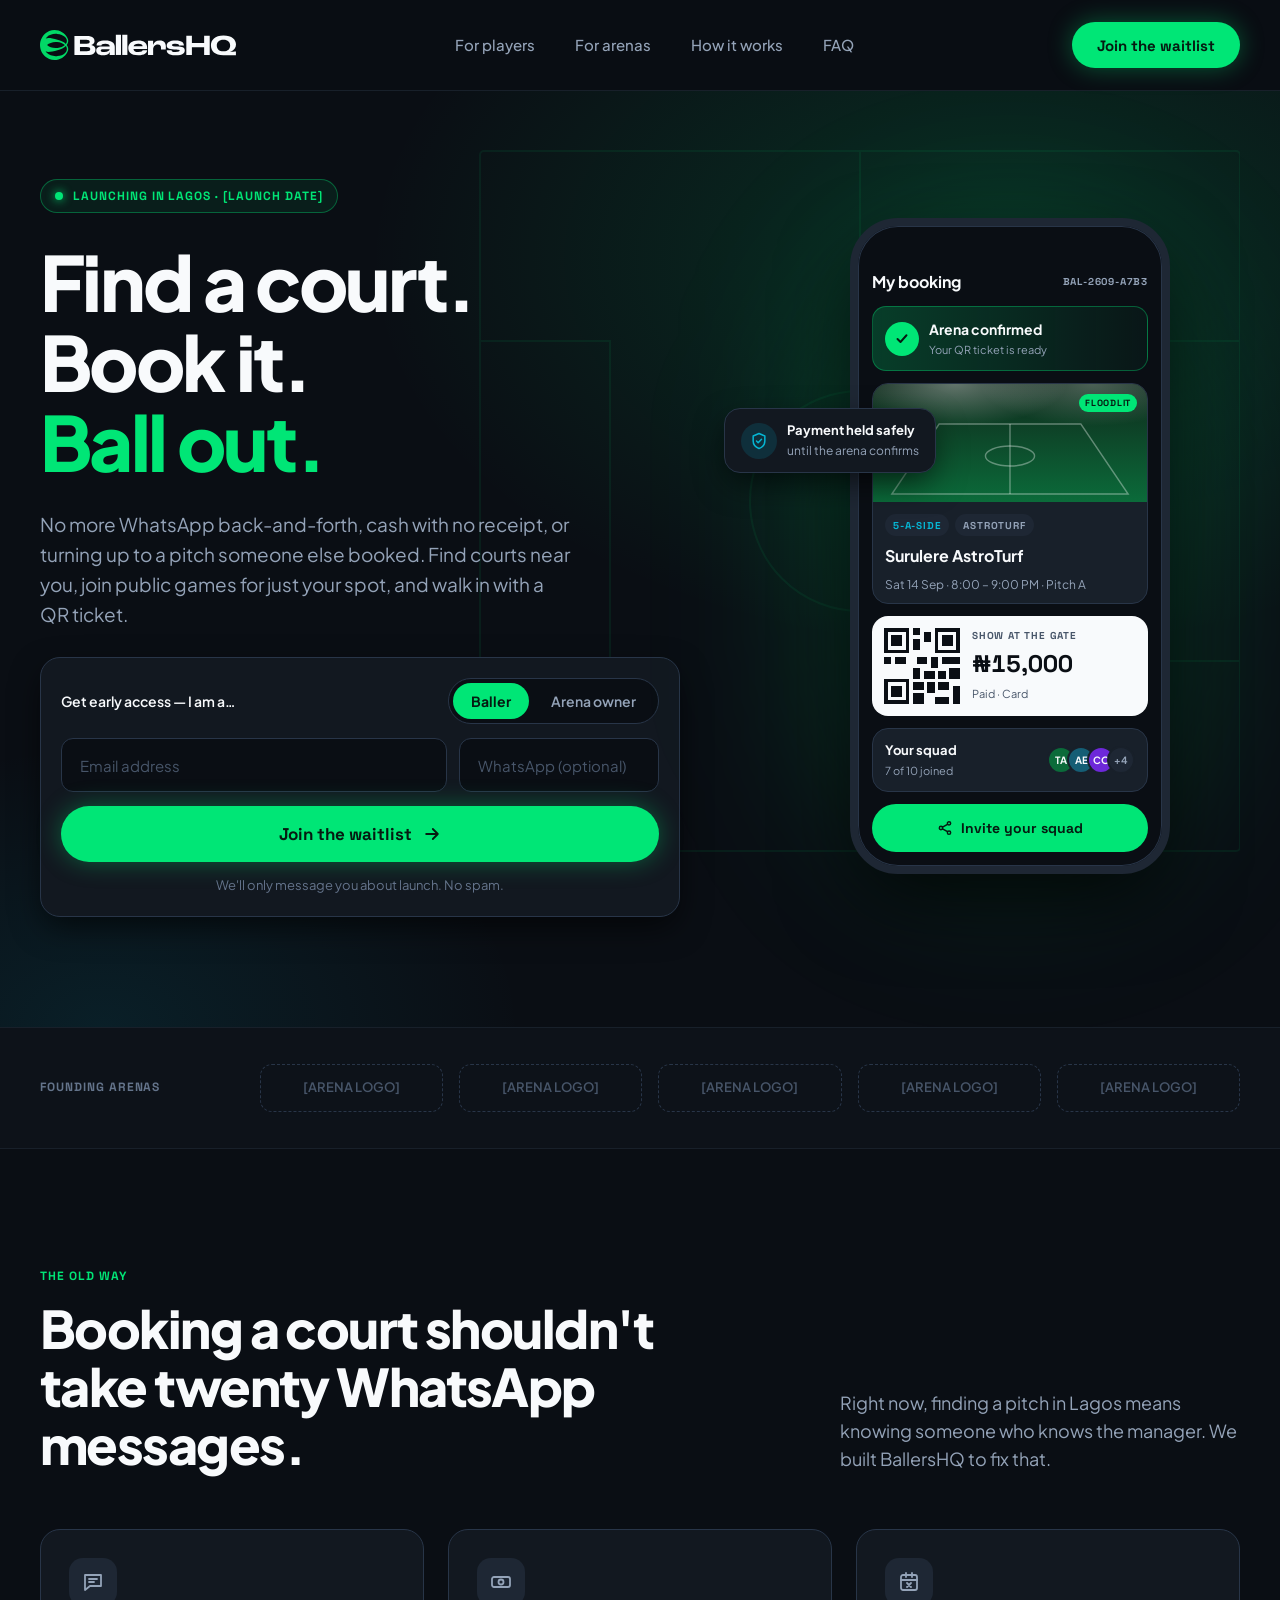
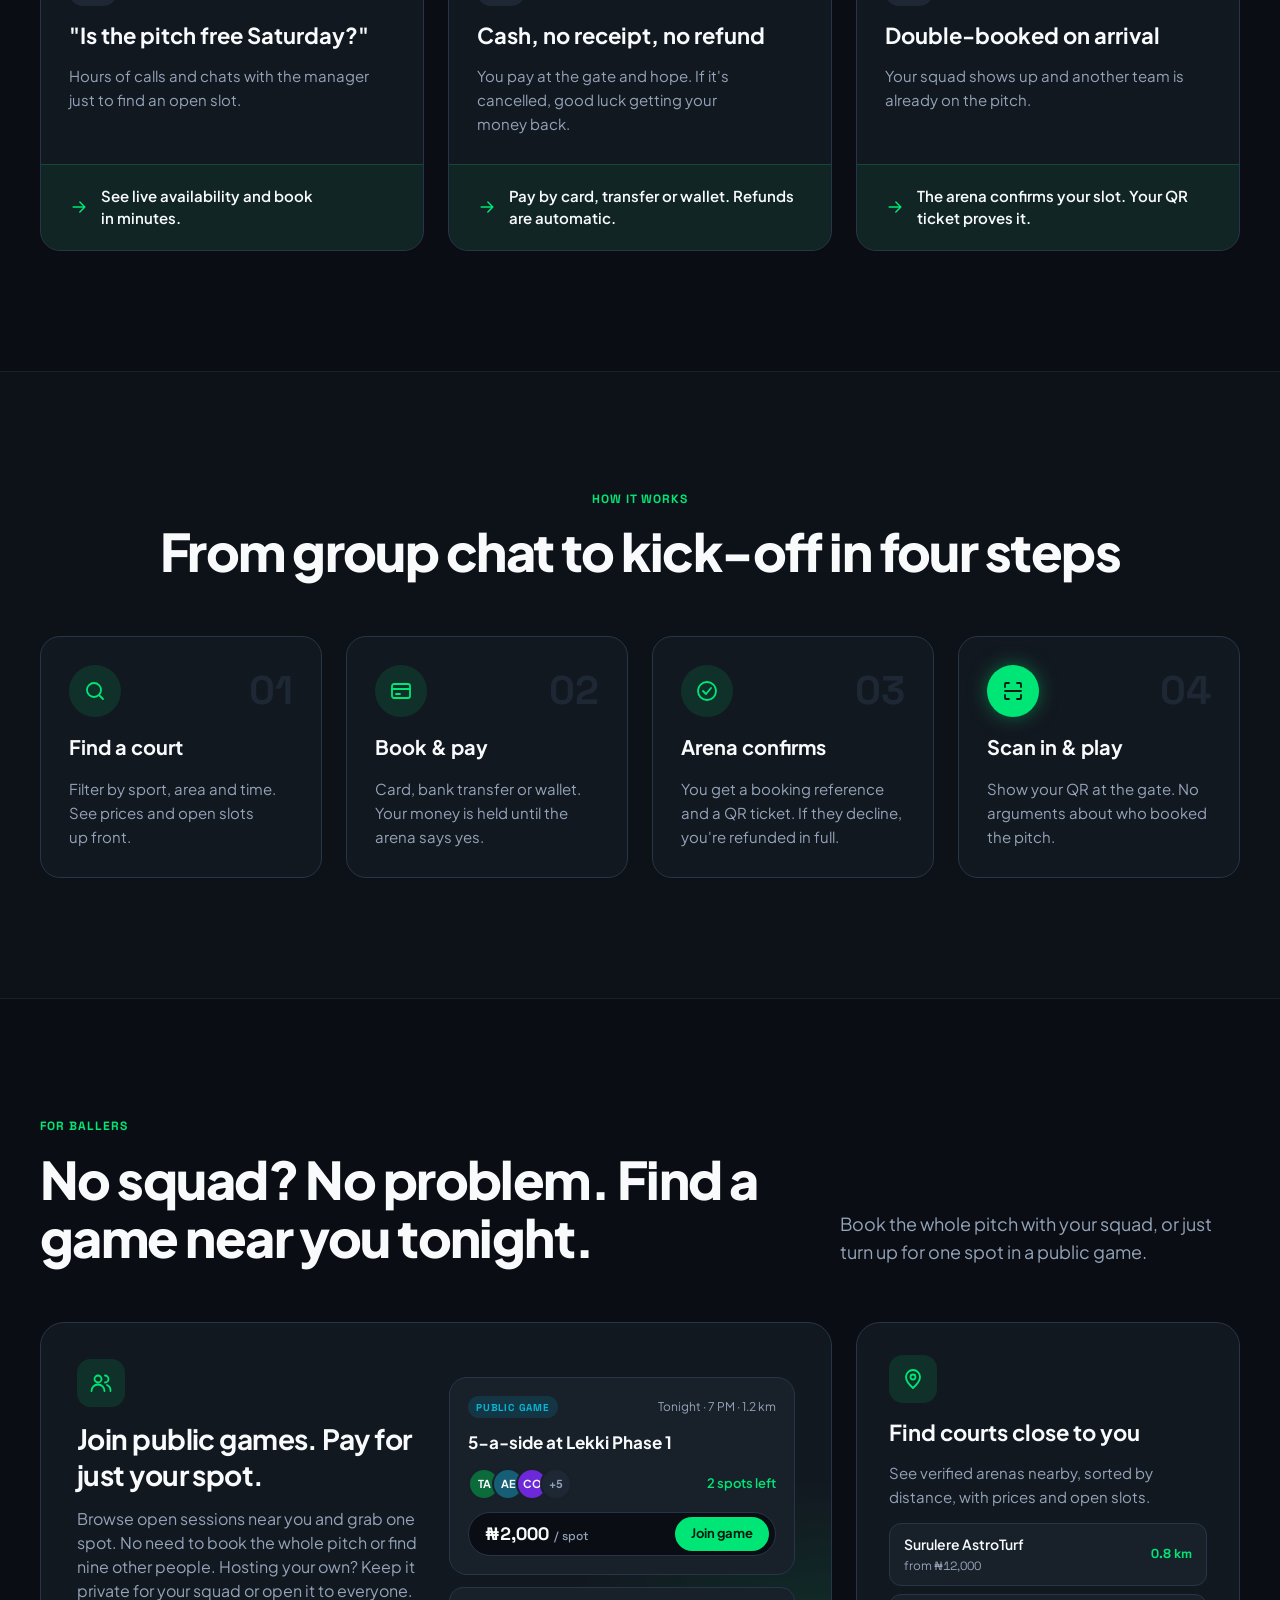
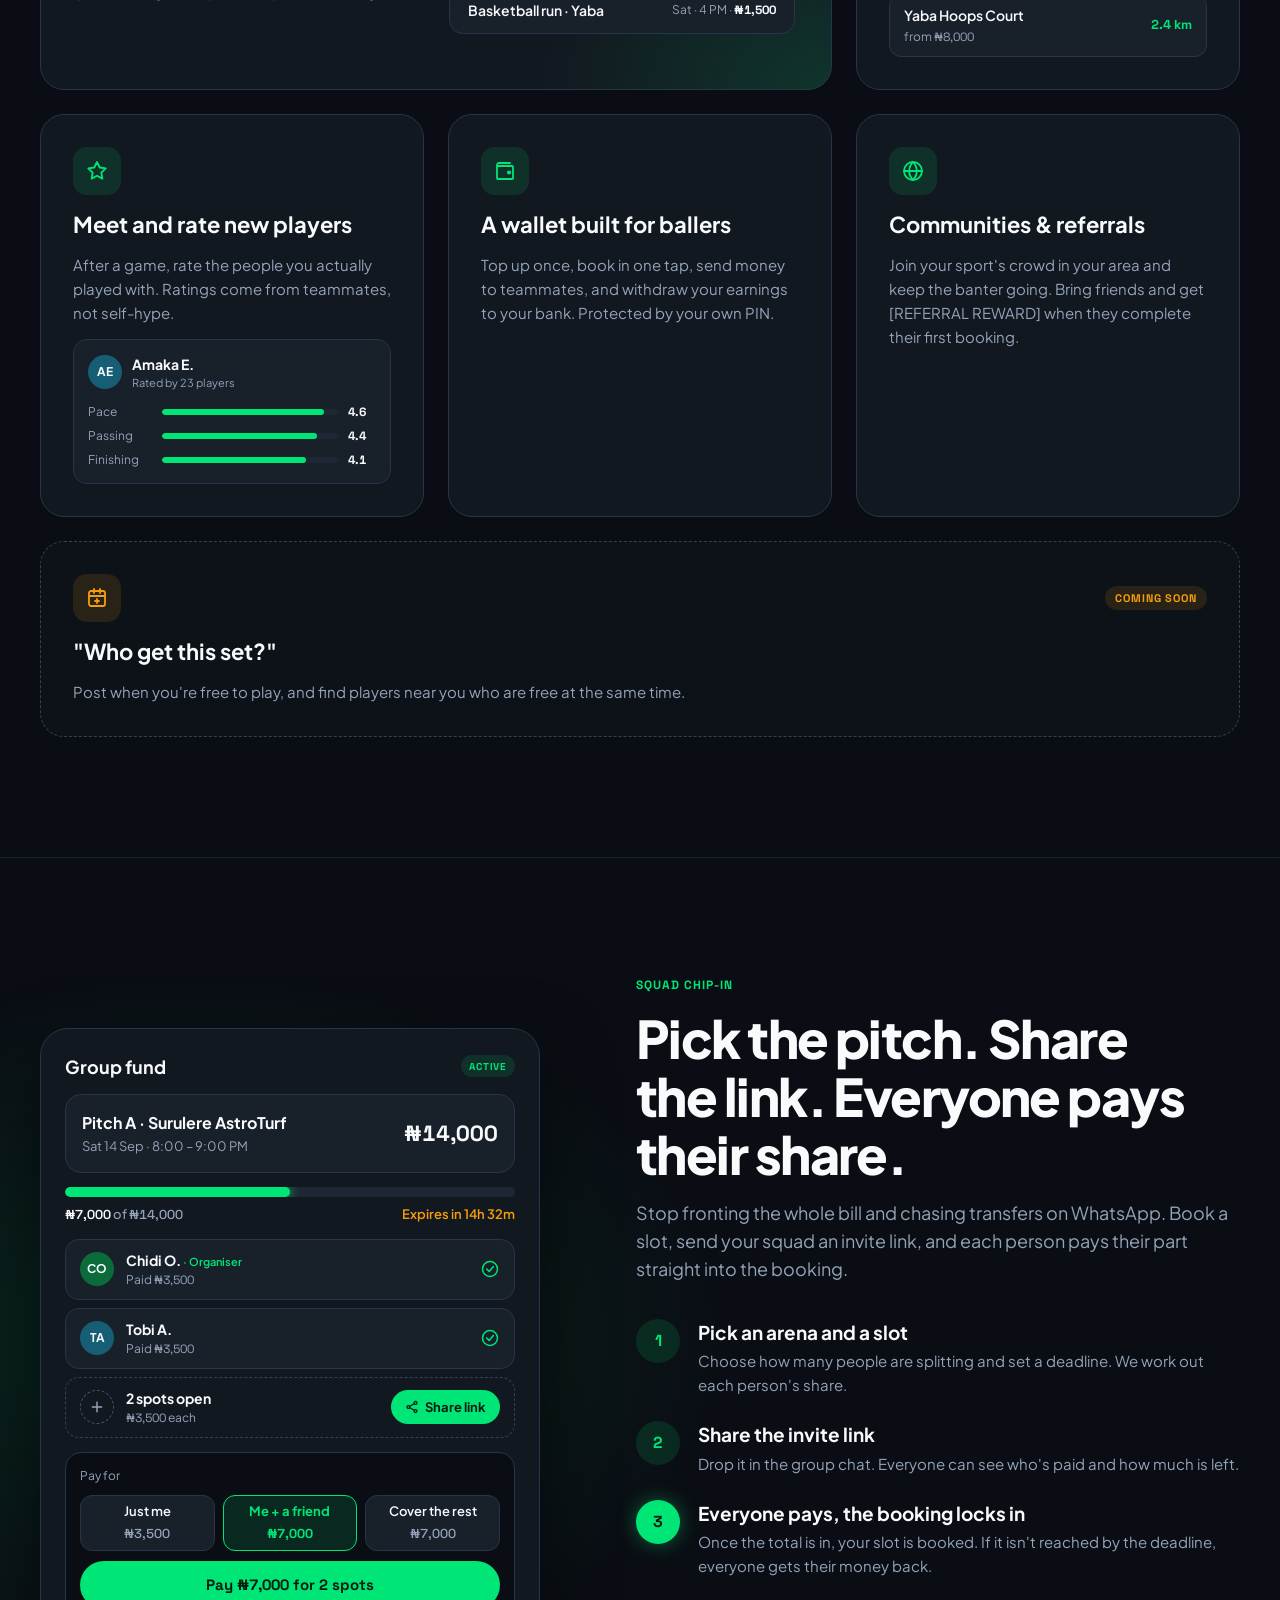
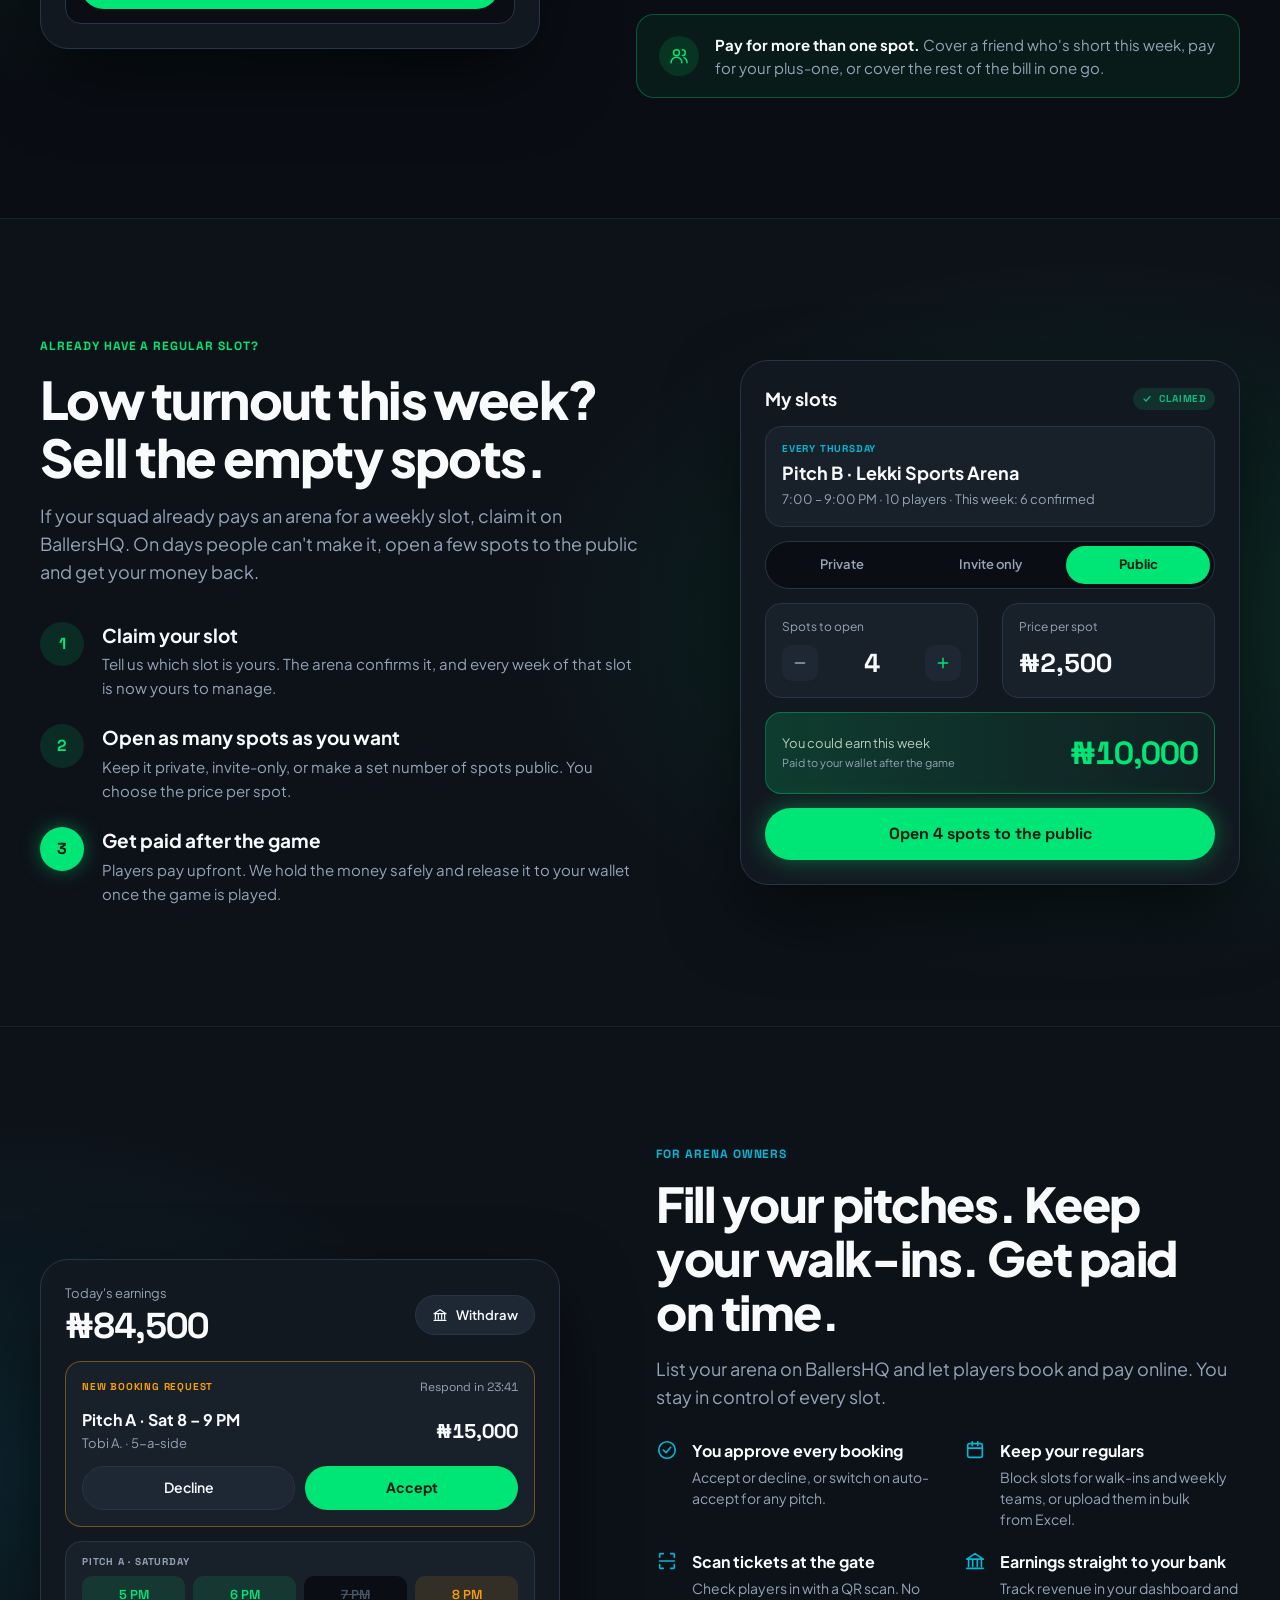
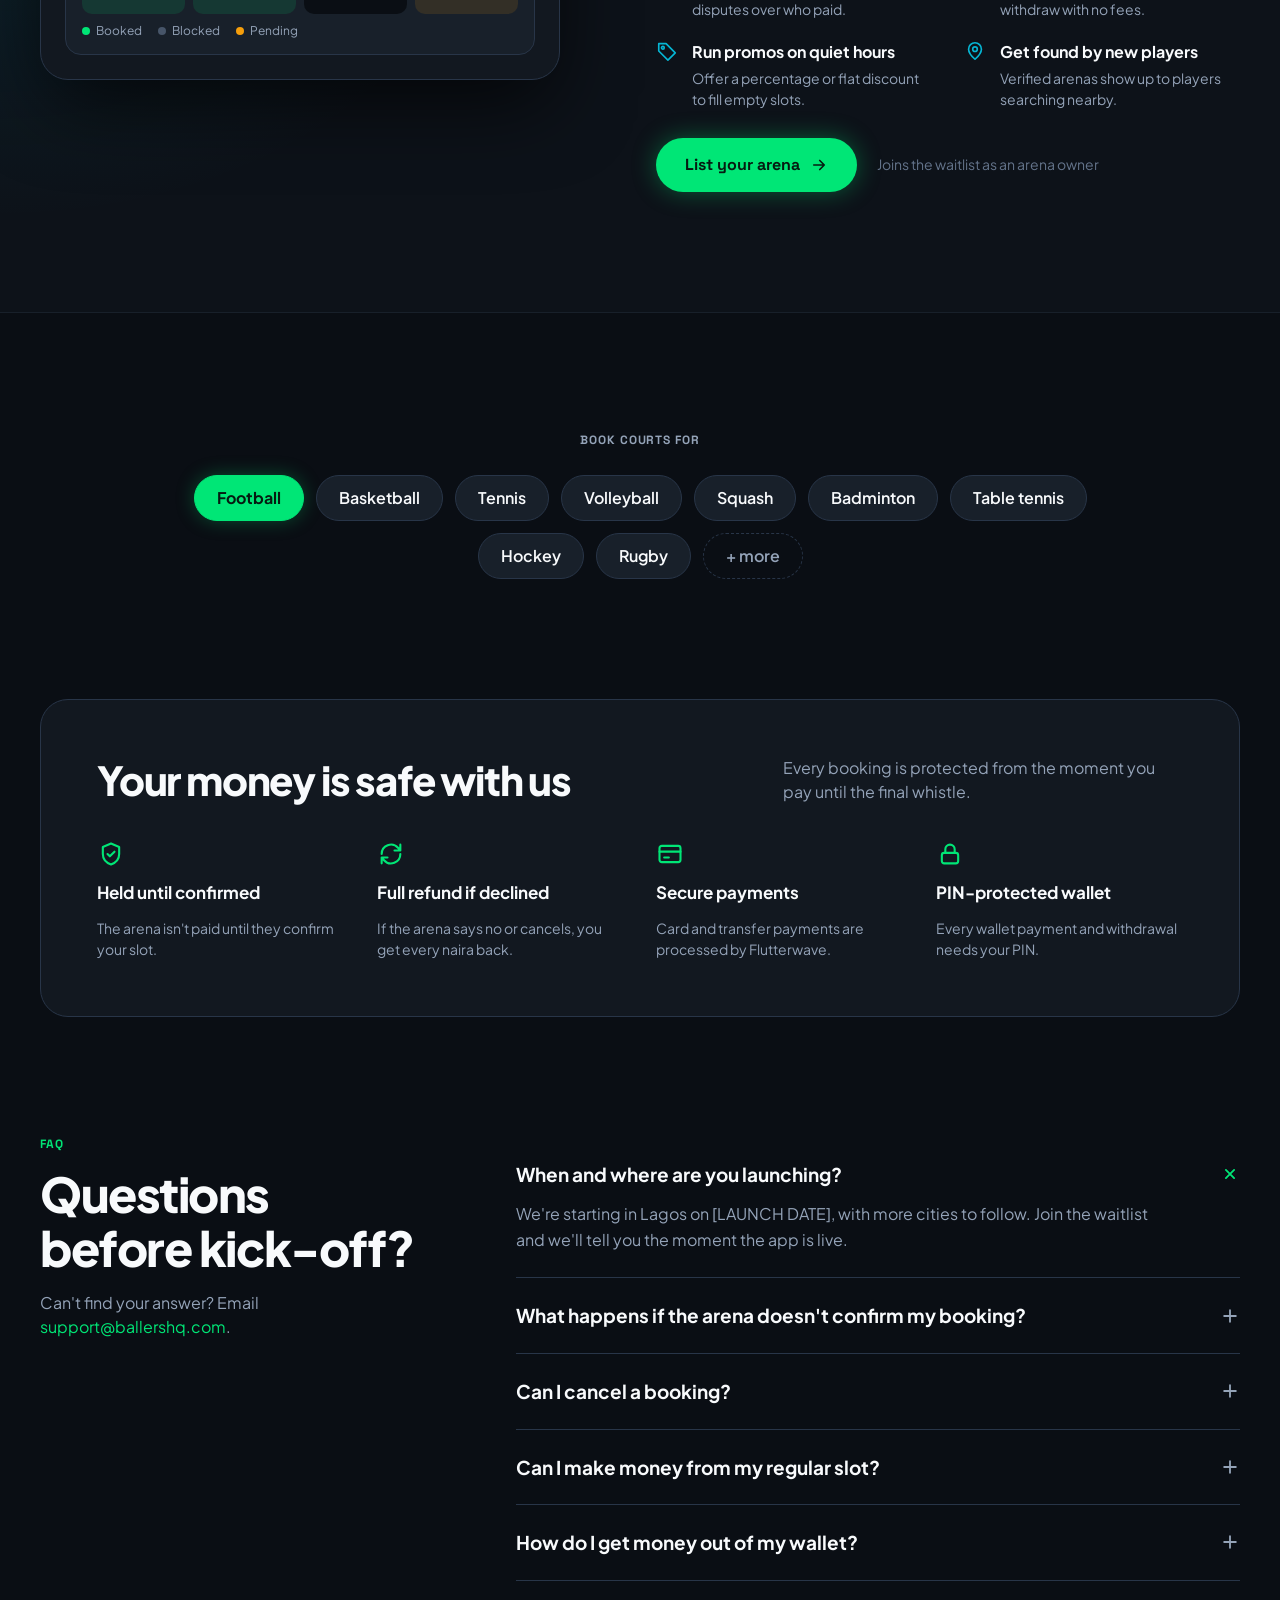
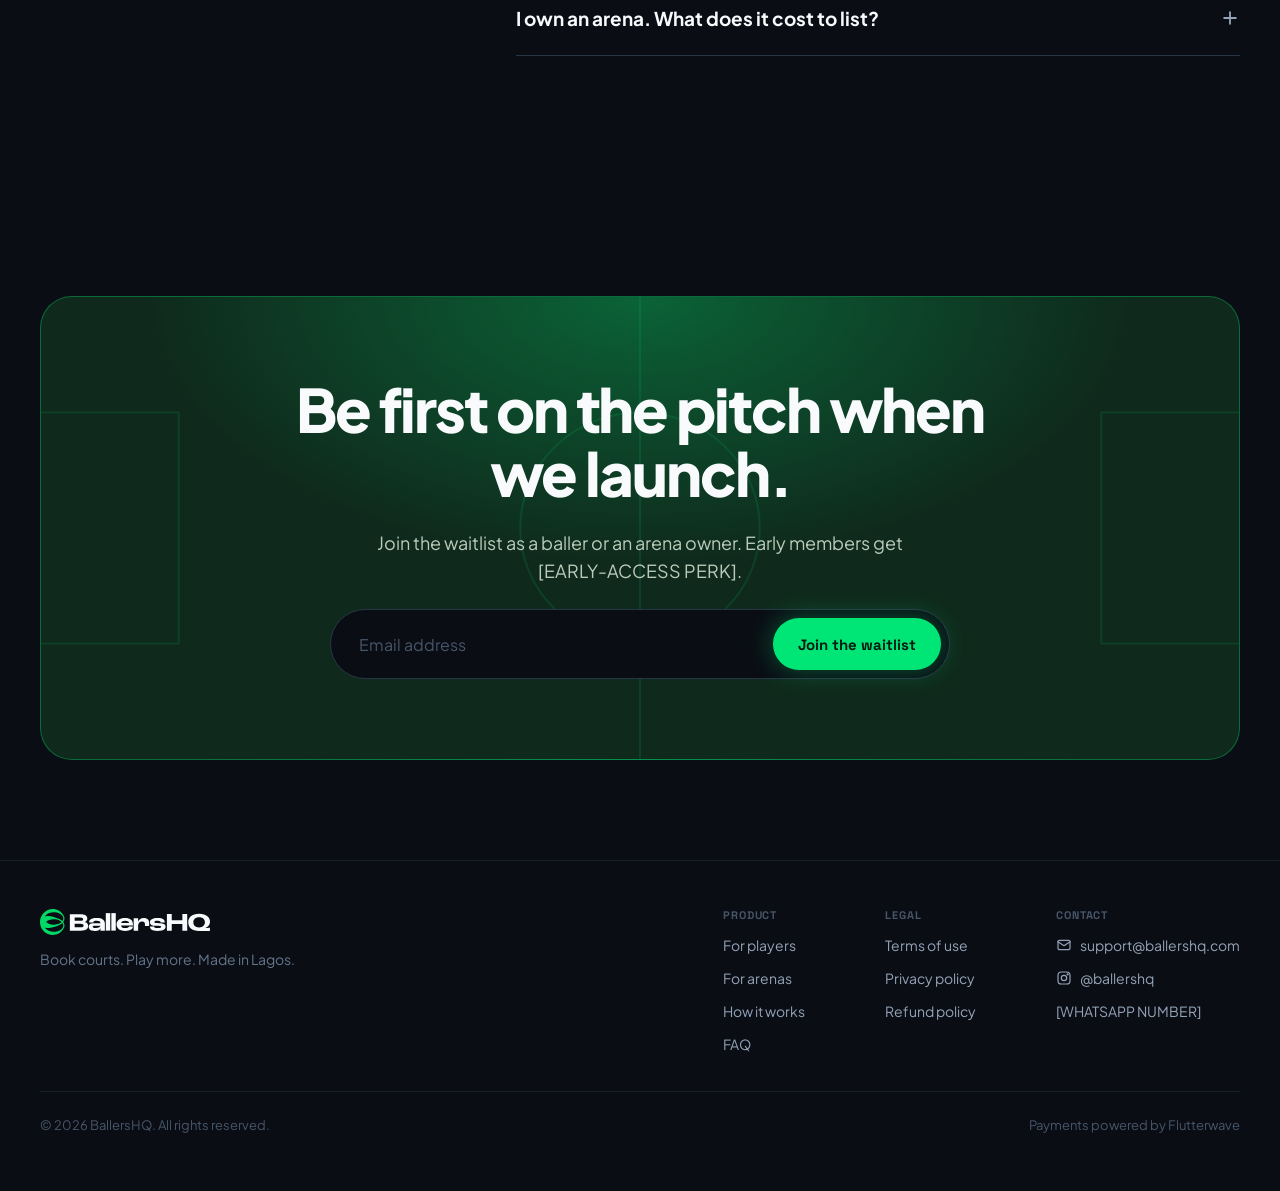
==== index.html @ 6dabedc5 "feat(landing-page): v2 pre-launch landing page Replaces index.html with the redesigned waitlist land" ====
<!doctype html>
<html lang="en">
<head>
  <meta charset="utf-8">
  <meta name="viewport" content="width=device-width, initial-scale=1">
  <title>BallersHQ — Book courts, join games, split the bill in Lagos</title>
  <meta name="description" content="Find and book verified sports courts near you in Lagos. Join public games for just your spot, split the bill with your squad, and walk in with a QR ticket. Join the BallersHQ waitlist.">
  <link rel="canonical" href="https://ballershq.com/">
  <meta name="theme-color" content="#0A0E14">
  <meta name="color-scheme" content="dark">

  <meta property="og:type" content="website">
  <meta property="og:site_name" content="BallersHQ">
  <meta property="og:url" content="https://ballershq.com/">
  <meta property="og:title" content="BallersHQ — Book courts, join games, split the bill in Lagos">
  <meta property="og:description" content="Find courts near you, join public games for just your spot, split the bill with your squad, and walk in with a QR ticket.">
  <meta property="og:image" content="https://ballershq.com/assets/img/og-image.png">
  <meta property="og:image:width" content="1200">
  <meta property="og:image:height" content="630">
  <meta property="og:locale" content="en_NG">
  <meta name="twitter:card" content="summary_large_image">
  <meta name="twitter:site" content="@ballershq">
  <meta name="twitter:title" content="BallersHQ — Book courts, join games, split the bill in Lagos">
  <meta name="twitter:description" content="Find courts near you, join public games for just your spot, and split the bill with your squad.">
  <meta name="twitter:image" content="https://ballershq.com/assets/img/og-image.png">

  <link rel="icon" href="assets/img/favicon.svg" type="image/svg+xml">
  <link rel="preconnect" href="https://fonts.googleapis.com">
  <link rel="preconnect" href="https://fonts.gstatic.com" crossorigin>
  <link rel="stylesheet" href="https://fonts.googleapis.com/css2?family=Plus+Jakarta+Sans:wght@400;500;600;700;800&amp;family=Space+Grotesk:wght@500;600;700&amp;display=swap">
  <link rel="stylesheet" href="assets/css/styles.css">

  <script type="application/ld+json">
  {
    "@context": "https://schema.org",
    "@type": "Organization",
    "name": "BallersHQ",
    "url": "https://ballershq.com/",
    "logo": "https://ballershq.com/assets/img/logo.svg",
    "email": "support@ballershq.com",
    "areaServed": "Lagos, Nigeria",
    "sameAs": ["https://www.instagram.com/ballershq"]
  }
  </script>
</head>
<body>
<a class="skip-link" href="#main">Skip to content</a>

<!-- Icon sprite -->
<svg width="0" height="0" class="sr-only" aria-hidden="true" focusable="false">
  <symbol id="i-arrow" viewBox="0 0 24 24"><path d="M5 12h14M13 6l6 6-6 6"/></symbol>
  <symbol id="i-check" viewBox="0 0 24 24"><path d="m6 12 4 4 8-9"/></symbol>
  <symbol id="i-check-circle" viewBox="0 0 24 24"><circle cx="12" cy="12" r="9"/><path d="m8 12 3 3 5-6"/></symbol>
  <symbol id="i-shield" viewBox="0 0 24 24"><path d="M12 3 5 6v6c0 4.5 3 7.5 7 9 4-1.5 7-4.5 7-9V6z"/><path d="m9 12 2 2 4-4"/></symbol>
  <symbol id="i-share" viewBox="0 0 24 24"><circle cx="18" cy="5" r="2.5"/><circle cx="6" cy="12" r="2.5"/><circle cx="18" cy="19" r="2.5"/><path d="m8.2 10.8 7.6-4.4M8.2 13.2l7.6 4.4"/></symbol>
  <symbol id="i-chat" viewBox="0 0 24 24"><path d="M4 5h16v11H9l-5 4z"/><path d="M8 9h8M8 12h5"/></symbol>
  <symbol id="i-cash" viewBox="0 0 24 24"><rect x="3" y="7" width="18" height="10" rx="2"/><circle cx="12" cy="12" r="2.5"/></symbol>
  <symbol id="i-cal-x" viewBox="0 0 24 24"><rect x="4" y="5" width="16" height="15" rx="2"/><path d="M4 10h16M9 3v4M15 3v4M10 13l4 4M14 13l-4 4"/></symbol>
  <symbol id="i-cal" viewBox="0 0 24 24"><rect x="4" y="5" width="16" height="15" rx="2"/><path d="M4 10h16M9 3v4M15 3v4"/></symbol>
  <symbol id="i-cal-plus" viewBox="0 0 24 24"><rect x="4" y="5" width="16" height="15" rx="2"/><path d="M4 10h16M9 3v4M15 3v4M12 13v4M10 15h4"/></symbol>
  <symbol id="i-search" viewBox="0 0 24 24"><circle cx="11" cy="11" r="7"/><path d="m20 20-3.5-3.5"/></symbol>
  <symbol id="i-card" viewBox="0 0 24 24"><rect x="3" y="5" width="18" height="14" rx="2"/><path d="M3 10h18M7 15h4"/></symbol>
  <symbol id="i-scan" viewBox="0 0 24 24"><path d="M4 8V5a1 1 0 0 1 1-1h3M16 4h3a1 1 0 0 1 1 1v3M20 16v3a1 1 0 0 1-1 1h-3M8 20H5a1 1 0 0 1-1-1v-3M4 12h16"/></symbol>
  <symbol id="i-users" viewBox="0 0 24 24"><circle cx="9" cy="8" r="3.5"/><path d="M2.5 20a6.5 6.5 0 0 1 13 0"/><path d="M16 4.5a3.5 3.5 0 0 1 0 7M18 14a6 6 0 0 1 3.5 6"/></symbol>
  <symbol id="i-pin" viewBox="0 0 24 24"><path d="M12 21s-7-6.2-7-11a7 7 0 0 1 14 0c0 4.8-7 11-7 11z"/><circle cx="12" cy="10" r="2.5"/></symbol>
  <symbol id="i-star" viewBox="0 0 24 24"><path d="m12 3 2.7 5.5 6 .9-4.35 4.2 1 6L12 16.8 6.65 19.6l1-6L3.3 9.4l6-.9z"/></symbol>
  <symbol id="i-wallet" viewBox="0 0 24 24"><path d="M4 7h15a1 1 0 0 1 1 1v11a1 1 0 0 1-1 1H5a1 1 0 0 1-1-1V6a2 2 0 0 1 2-2h11"/><circle cx="16" cy="13.5" r="1.2"/></symbol>
  <symbol id="i-globe" viewBox="0 0 24 24"><circle cx="12" cy="12" r="9"/><path d="M3 12h18M12 3c2.5 2.6 3.8 5.6 3.8 9s-1.3 6.4-3.8 9c-2.5-2.6-3.8-5.6-3.8-9S9.5 5.6 12 3z"/></symbol>
  <symbol id="i-bank" viewBox="0 0 24 24"><path d="M3 10h18L12 4zM5 10v8M9.5 10v8M14.5 10v8M19 10v8M3 20h18"/></symbol>
  <symbol id="i-tag" viewBox="0 0 24 24"><path d="M3 12V4h8l10 10-8 8z"/><circle cx="7.5" cy="8.5" r="1.5"/></symbol>
  <symbol id="i-refund" viewBox="0 0 24 24"><path d="M4 12a8 8 0 0 1 14-5.3L20 9M20 4v5h-5M20 12a8 8 0 0 1-14 5.3L4 15M4 20v-5h5"/></symbol>
  <symbol id="i-lock" viewBox="0 0 24 24"><rect x="5" y="11" width="14" height="9" rx="2"/><path d="M8 11V8a4 4 0 0 1 8 0v3"/></symbol>
  <symbol id="i-plus" viewBox="0 0 24 24"><path d="M12 5v14M5 12h14"/></symbol>
  <symbol id="i-minus" viewBox="0 0 24 24"><path d="M5 12h14"/></symbol>
  <symbol id="i-menu" viewBox="0 0 24 24"><path d="M4 7h16M4 12h16M4 17h16"/></symbol>
  <symbol id="i-close" viewBox="0 0 24 24"><path d="M6 6l12 12M18 6 6 18"/></symbol>
  <symbol id="i-mail" viewBox="0 0 24 24"><rect x="3" y="5" width="18" height="14" rx="2"/><path d="m3 7 9 6 9-6"/></symbol>
  <symbol id="i-insta" viewBox="0 0 24 24"><rect x="3" y="3" width="18" height="18" rx="5"/><circle cx="12" cy="12" r="4"/><circle cx="17.5" cy="6.5" r="0.8"/></symbol>
</svg>

<!-- ================= HEADER ================= -->
<header class="site-header">
  <nav class="container nav" aria-label="Main">
    <a class="nav__logo" href="#top" aria-label="BallersHQ home"><img src="assets/img/logo.svg" alt="BallersHQ" width="196" height="30"></a>
    <ul class="nav__links">
      <li><a href="#players">For players</a></li>
      <li><a href="#arenas">For arenas</a></li>
      <li><a href="#how-it-works">How it works</a></li>
      <li><a href="#faq">FAQ</a></li>
    </ul>
    <div class="nav__actions">
      <a class="btn btn--primary nav__join-lg" href="#waitlist">Join the waitlist</a>
      <a class="btn btn--primary nav__join-sm" href="#waitlist">Join</a>
      <button class="nav__toggle" type="button" aria-expanded="false" aria-controls="mobile-menu" aria-label="Open menu">
        <svg class="ic ic--bold" width="24" height="24" aria-hidden="true"><use href="#i-menu"/></svg>
      </button>
    </div>
  </nav>
  <div class="mobile-menu" id="mobile-menu">
    <a href="#players">For players</a>
    <a href="#chip-in">Squad chip-in</a>
    <a href="#claim">Claim your slot</a>
    <a href="#arenas">For arenas</a>
    <a href="#how-it-works">How it works</a>
    <a href="#faq">FAQ</a>
  </div>
</header>

<main id="main">

  <!-- ================= HERO ================= -->
  <section class="hero" id="top" aria-labelledby="hero-title">
    <svg class="hero__lines" viewBox="0 0 800 820" fill="none" stroke="#00E676" stroke-width="2" aria-hidden="true">
      <rect x="40" y="60" width="760" height="700" rx="4"/>
      <path d="M420 60v700"/>
      <circle cx="420" cy="410" r="110"/>
      <rect x="40" y="250" width="130" height="320"/>
      <rect x="670" y="250" width="130" height="320"/>
    </svg>

    <div class="container hero__inner">
      <div class="hero__copy">
        <div class="pill-live"><span class="dot"></span><span class="caps">Launching in Lagos · [LAUNCH DATE]</span></div>
        <h1 class="h1" id="hero-title">Find a court.<br>Book it.<br><span class="text-green">Ball out.</span></h1>
        <p class="lead lead--hero">No more WhatsApp back-and-forth, cash with no receipt, or turning up to a pitch someone else booked. Find courts near you, join public games for just your spot, and walk in with a QR ticket.</p>

        <form class="waitlist js-waitlist" id="waitlist" novalidate data-form="hero">
          <fieldset class="waitlist__top">
            <legend class="waitlist__label">Get early access — I am a…</legend>
            <div class="segmented">
              <label><input type="radio" name="userType" value="BALLER" checked><span>Baller</span></label>
              <label><input type="radio" name="userType" value="CLIENT"><span>Arena owner</span></label>
            </div>
          </fieldset>
          <div class="waitlist__fields">
            <div class="field--email">
              <label class="sr-only" for="hero-email">Email address</label>
              <input class="input" id="hero-email" name="email" type="email" inputmode="email" autocomplete="email" placeholder="Email address" required>
            </div>
            <div class="field--phone">
              <label class="sr-only" for="hero-phone">WhatsApp number (optional)</label>
              <input class="input" id="hero-phone" name="phone" type="tel" inputmode="tel" autocomplete="tel" placeholder="WhatsApp (optional)">
            </div>
          </div>
          <button class="btn btn--primary btn--lg btn--block" type="submit">
            <span class="js-label">Join the waitlist</span>
            <svg class="ic ic--bold" width="20" height="20" aria-hidden="true"><use href="#i-arrow"/></svg>
          </button>
          <p class="form-status" role="status" aria-live="polite"></p>
          <p class="waitlist__note">We'll only message you about launch. No spam.</p>
        </form>
      </div>

      <div class="hero__media" aria-hidden="true">
        <div class="phone-glow"></div>
        <div class="phone">
          <div class="row-between">
            <span class="phone__title">My booking</span>
            <span class="caps phone__ref">BAL-2609-A7B3</span>
          </div>
          <div class="confirm-banner">
            <span class="check-circle"><svg class="ic ic--heavy" width="18" height="18"><use href="#i-check"/></svg></span>
            <div class="col-2"><span class="t-14 fw-7">Arena confirmed</span><span class="t-11 c-2">Your QR ticket is ready</span></div>
          </div>
          <div class="inner arena-card">
            <div class="arena-card__media">
              <svg viewBox="0 0 290 118" preserveAspectRatio="none" fill="none" stroke="rgba(255,255,255,0.35)" stroke-width="1.5"><path d="M20 110 70 40h150l50 70z"/><path d="M145 40v70"/><ellipse cx="145" cy="72" rx="26" ry="10"/></svg>
              <span class="badge badge--xs badge--solid">Floodlit</span>
            </div>
            <div class="arena-card__body">
              <div class="row-6"><span class="badge badge--sm badge--neutral c-cyan">5-a-side</span><span class="badge badge--sm badge--neutral">Astroturf</span></div>
              <span class="t-16 fw-7">Surulere AstroTurf</span>
              <span class="t-12 c-2">Sat 14 Sep · 8:00 – 9:00 PM · Pitch A</span>
            </div>
          </div>
          <div class="qr-ticket">
            <svg viewBox="0 0 21 21" shape-rendering="crispEdges" fill="#0A0E14"><path d="M0 0h7v7H0zM1 1v5h5V1zM2 2h3v3H2zM14 0h7v7h-7zm1 1v5h5V1zm1 1h3v3h-3zM0 14h7v7H0zm1 1v5h5v-5zm1 1h3v3H2zM8 0h2v2H8zM11 1h2v3h-2zM8 3h2v3H8zM9 8h3v2H9zM13 8h2v3h-2zM0 8h2v2H0zM3 8h3v2H3zM16 8h5v2h-5zM8 11h2v3H8zM11 12h3v2h-3zM15 12h2v2h-2zM18 11h3v3h-3zM8 15h3v2H8zM12 15h2v3h-2zM15 15h3v2h-3zM19 16h2v5h-2zM8 18h3v3H8zM14 19h4v2h-4z"/></svg>
            <div class="col-4">
              <span class="caps">Show at the gate</span>
              <span class="sg t-24 fw-7">₦15,000</span>
              <span class="t-11 c-4">Paid · Card</span>
            </div>
          </div>
          <div class="inner row-between squad-row">
            <div class="col-2"><span class="t-13 fw-7">Your squad</span><span class="t-11 c-2">7 of 10 joined</span></div>
            <div class="avatars">
              <span class="avatar avatar--sm avatar--green">TA</span><span class="avatar avatar--sm avatar--teal">AE</span><span class="avatar avatar--sm avatar--violet">CO</span><span class="avatar avatar--sm avatar--muted">+4</span>
            </div>
          </div>
          <div class="fake-btn fake-btn--sm mt-auto"><svg class="ic ic--bold" width="16" height="16"><use href="#i-share"/></svg>Invite your squad</div>
        </div>
        <div class="float-chip float-chip--hero">
          <span class="chip-icon"><svg class="ic" width="20" height="20"><use href="#i-shield"/></svg></span>
          <div class="col-2"><span class="t-13 fw-7">Payment held safely</span><span class="t-12 c-2">until the arena confirms</span></div>
        </div>
      </div>
    </div>
  </section>

  <!-- ================= FOUNDING ARENAS ================= -->
  <section class="founders" aria-label="Founding arenas">
    <div class="container founders__inner">
      <span class="caps eyebrow--muted founders__label">Founding arenas</span>
      <div class="founders__logos">
        <div class="logo-slot">[ARENA LOGO]</div>
        <div class="logo-slot">[ARENA LOGO]</div>
        <div class="logo-slot">[ARENA LOGO]</div>
        <div class="logo-slot">[ARENA LOGO]</div>
        <div class="logo-slot">[ARENA LOGO]</div>
      </div>
    </div>
  </section>

  <!-- ================= PROBLEM ================= -->
  <section class="section" aria-labelledby="problem-title">
    <div class="container stack gap-56">
      <div class="section-head">
        <div class="stack gap-16 max-700">
          <span class="caps eyebrow">The old way</span>
          <h2 class="h2" id="problem-title">Booking a court shouldn't take twenty WhatsApp messages.</h2>
        </div>
        <p class="lead max-400">Right now, finding a pitch in Lagos means knowing someone who knows the manager. We built BallersHQ to fix that.</p>
      </div>
      <div class="grid grid-3">
        <article class="card problem-card">
          <div class="problem-card__body">
            <span class="icon-tile icon-tile--neutral"><svg class="ic" width="24" height="24" aria-hidden="true"><use href="#i-chat"/></svg></span>
            <h3 class="h3">"Is the pitch free Saturday?"</h3>
            <p class="body">Hours of calls and chats with the manager just to find an open slot.</p>
          </div>
          <p class="problem-card__fix"><svg class="ic c-green" width="20" height="20" aria-hidden="true"><use href="#i-arrow"/></svg>See live availability and book in minutes.</p>
        </article>
        <article class="card problem-card">
          <div class="problem-card__body">
            <span class="icon-tile icon-tile--neutral"><svg class="ic" width="24" height="24" aria-hidden="true"><use href="#i-cash"/></svg></span>
            <h3 class="h3">Cash, no receipt, no refund</h3>
            <p class="body">You pay at the gate and hope. If it's cancelled, good luck getting your money back.</p>
          </div>
          <p class="problem-card__fix"><svg class="ic c-green" width="20" height="20" aria-hidden="true"><use href="#i-arrow"/></svg>Pay by card, transfer or wallet. Refunds are automatic.</p>
        </article>
        <article class="card problem-card">
          <div class="problem-card__body">
            <span class="icon-tile icon-tile--neutral"><svg class="ic" width="24" height="24" aria-hidden="true"><use href="#i-cal-x"/></svg></span>
            <h3 class="h3">Double-booked on arrival</h3>
            <p class="body">Your squad shows up and another team is already on the pitch.</p>
          </div>
          <p class="problem-card__fix"><svg class="ic c-green" width="20" height="20" aria-hidden="true"><use href="#i-arrow"/></svg>The arena confirms your slot. Your QR ticket proves it.</p>
        </article>
      </div>
    </div>
  </section>

  <!-- ================= HOW IT WORKS ================= -->
  <section class="section section--alt how" id="how-it-works" aria-labelledby="how-title">
    <div class="container stack gap-56">
      <div class="section-head section-head--center">
        <span class="caps eyebrow">How it works</span>
        <h2 class="h2" id="how-title">From group chat to kick-off in four steps</h2>
      </div>
      <ol class="grid grid-4">
        <li class="card step-card">
          <div class="row-between"><span class="icon-tile icon-tile--round"><svg class="ic" width="24" height="24" aria-hidden="true"><use href="#i-search"/></svg></span><span class="step-card__num" aria-hidden="true">01</span></div>
          <div class="step-card__text"><h3 class="h3 h3--sm">Find a court</h3><p class="body">Filter by sport, area and time. See prices and open slots up front.</p></div>
        </li>
        <li class="card step-card">
          <div class="row-between"><span class="icon-tile icon-tile--round"><svg class="ic" width="24" height="24" aria-hidden="true"><use href="#i-card"/></svg></span><span class="step-card__num" aria-hidden="true">02</span></div>
          <div class="step-card__text"><h3 class="h3 h3--sm">Book &amp; pay</h3><p class="body">Card, bank transfer or wallet. Your money is held until the arena says yes.</p></div>
        </li>
        <li class="card step-card">
          <div class="row-between"><span class="icon-tile icon-tile--round"><svg class="ic" width="24" height="24" aria-hidden="true"><use href="#i-check-circle"/></svg></span><span class="step-card__num" aria-hidden="true">03</span></div>
          <div class="step-card__text"><h3 class="h3 h3--sm">Arena confirms</h3><p class="body">You get a booking reference and a QR ticket. If they decline, you're refunded in full.</p></div>
        </li>
        <li class="card step-card">
          <div class="row-between"><span class="icon-tile icon-tile--round icon-tile--solid"><svg class="ic" width="24" height="24" aria-hidden="true"><use href="#i-scan"/></svg></span><span class="step-card__num" aria-hidden="true">04</span></div>
          <div class="step-card__text"><h3 class="h3 h3--sm">Scan in &amp; play</h3><p class="body">Show your QR at the gate. No arguments about who booked the pitch.</p></div>
        </li>
      </ol>
    </div>
  </section>

  <!-- ================= FOR PLAYERS ================= -->
  <section class="section" id="players" aria-labelledby="players-title">
    <div class="container stack gap-56">
      <div class="section-head">
        <div class="stack gap-16 max-720">
          <span class="caps eyebrow">For ballers</span>
          <h2 class="h2" id="players-title">No squad? No problem. Find a game near you tonight.</h2>
        </div>
        <p class="lead max-400">Book the whole pitch with your squad, or just turn up for one spot in a public game.</p>
      </div>

      <div class="grid grid-3">
        <!-- Public games -->
        <article class="card card--xl card--glow feature-hero span-2">
          <div class="feature-hero__copy">
            <span class="icon-tile"><svg class="ic" width="24" height="24" aria-hidden="true"><use href="#i-users"/></svg></span>
            <h3 class="h3 h3--lg">Join public games. Pay for just your spot.</h3>
            <p class="body t-16">Browse open sessions near you and grab one spot. No need to book the whole pitch or find nine other people. Hosting your own? Keep it private for your squad or open it to everyone.</p>
          </div>
          <div class="feature-hero__mock" aria-hidden="true">
            <div class="inner game-card">
              <div class="row-between"><span class="badge badge--sm badge--cyan">Public game</span><span class="t-12 c-2">Tonight · 7 PM · 1.2 km</span></div>
              <span class="t-17 fw-7">5-a-side at Lekki Phase 1</span>
              <div class="row-between">
                <div class="avatars"><span class="avatar avatar--green">TA</span><span class="avatar avatar--teal">AE</span><span class="avatar avatar--violet">CO</span><span class="avatar avatar--muted">+5</span></div>
                <span class="t-13 fw-6 c-green">2 spots left</span>
              </div>
              <div class="price-bar"><span class="sg t-18 fw-7">₦2,000 <span class="t-12 c-2 fw-5">/ spot</span></span><span class="price-bar__btn">Join game</span></div>
            </div>
            <div class="inner list-row list-row--lg"><span class="t-14 fw-6">Basketball run · Yaba</span><span class="t-12 c-2">Sat · 4 PM · <span class="sg c-text fw-7">₦1,500</span></span></div>
          </div>
        </article>

        <!-- Near you -->
        <article class="card card--xl feature-card">
          <span class="icon-tile"><svg class="ic" width="24" height="24" aria-hidden="true"><use href="#i-pin"/></svg></span>
          <h3 class="h3">Find courts close to you</h3>
          <p class="body">See verified arenas nearby, sorted by distance, with prices and open slots.</p>
          <div class="feature-card__foot stack gap-8" aria-hidden="true">
            <div class="inner list-row"><div class="col-2"><span class="t-14 fw-6">Surulere AstroTurf</span><span class="t-12 c-2">from <span class="sg">₦12,000</span></span></div><span class="sg t-13 fw-7 c-green">0.8 km</span></div>
            <div class="inner list-row"><div class="col-2"><span class="t-14 fw-6">Yaba Hoops Court</span><span class="t-12 c-2">from <span class="sg">₦8,000</span></span></div><span class="sg t-13 fw-7 c-green">2.4 km</span></div>
          </div>
        </article>

        <!-- Ratings -->
        <article class="card card--xl feature-card">
          <span class="icon-tile"><svg class="ic" width="24" height="24" aria-hidden="true"><use href="#i-star"/></svg></span>
          <h3 class="h3">Meet and rate new players</h3>
          <p class="body">After a game, rate the people you actually played with. Ratings come from teammates, not self-hype.</p>
          <div class="feature-card__foot inner stack gap-12 rating-card" aria-hidden="true">
            <div class="row-10"><span class="avatar avatar--md avatar--teal">AE</span><div class="col"><span class="t-14 fw-7">Amaka E.</span><span class="t-11 c-2">Rated by 23 players</span></div></div>
            <div class="rating">
              <span>Pace</span><span class="bar"><span class="bar__fill w-92"></span></span><span class="sg c-text fw-7">4.6</span>
              <span>Passing</span><span class="bar"><span class="bar__fill w-88"></span></span><span class="sg c-text fw-7">4.4</span>
              <span>Finishing</span><span class="bar"><span class="bar__fill w-82"></span></span><span class="sg c-text fw-7">4.1</span>
            </div>
          </div>
        </article>

        <!-- Wallet -->
        <article class="card card--xl feature-card">
          <span class="icon-tile"><svg class="ic" width="24" height="24" aria-hidden="true"><use href="#i-wallet"/></svg></span>
          <h3 class="h3">A wallet built for ballers</h3>
          <p class="body">Top up once, book in one tap, send money to teammates, and withdraw your earnings to your bank. Protected by your own PIN.</p>
        </article>

        <!-- Communities -->
        <article class="card card--xl feature-card">
          <span class="icon-tile"><svg class="ic" width="24" height="24" aria-hidden="true"><use href="#i-globe"/></svg></span>
          <h3 class="h3">Communities &amp; referrals</h3>
          <p class="body">Join your sport's crowd in your area and keep the banter going. Bring friends and get [REFERRAL REWARD] when they complete their first booking.</p>
        </article>

        <!-- Coming soon -->
        <article class="card card--xl card--soon feature-card span-3">
          <div class="row-between">
            <span class="icon-tile icon-tile--amber"><svg class="ic" width="24" height="24" aria-hidden="true"><use href="#i-cal-plus"/></svg></span>
            <span class="badge badge--amber">Coming soon</span>
          </div>
          <h3 class="h3">"Who get this set?"</h3>
          <p class="body">Post when you're free to play, and find players near you who are free at the same time.</p>
        </article>
      </div>
    </div>
  </section>

  <!-- ================= SQUAD CHIP-IN ================= -->
  <section class="section section--top-line glow-left" id="chip-in" aria-labelledby="chipin-title">
    <div class="container split split--media-left">
      <div class="split__copy stack gap-36">
        <div class="stack gap-16">
          <span class="caps eyebrow">Squad chip-in</span>
          <h2 class="h2" id="chipin-title">Pick the pitch. Share the link. Everyone pays their share.</h2>
          <p class="lead">Stop fronting the whole bill and chasing transfers on WhatsApp. Book a slot, send your squad an invite link, and each person pays their part straight into the booking.</p>
        </div>
        <ol class="steps">
          <li class="step"><span class="step__num" aria-hidden="true">1</span><div class="col-4"><h3 class="step__title">Pick an arena and a slot</h3><p class="body">Choose how many people are splitting and set a deadline. We work out each person's share.</p></div></li>
          <li class="step"><span class="step__num" aria-hidden="true">2</span><div class="col-4"><h3 class="step__title">Share the invite link</h3><p class="body">Drop it in the group chat. Everyone can see who's paid and how much is left.</p></div></li>
          <li class="step"><span class="step__num step__num--active" aria-hidden="true">3</span><div class="col-4"><h3 class="step__title">Everyone pays, the booking locks in</h3><p class="body">Once the total is in, your slot is booked. If it isn't reached by the deadline, everyone gets their money back.</p></div></li>
        </ol>
        <p class="live-strip"><span class="live-strip__icon" aria-hidden="true"><svg class="ic" width="20" height="20"><use href="#i-users"/></svg></span><span><span class="text-strong">Pay for more than one spot.</span> Cover a friend who's short this week, pay for your plus-one, or cover the rest of the bill in one go.</span></p>
      </div>

      <div class="split__media" aria-hidden="true">
        <div class="panel">
          <div class="row-between"><span class="panel__title">Group fund</span><span class="badge badge--sm badge--green">Active</span></div>
          <div class="inner row-between panel-pad">
            <div class="col-2"><span class="t-16 fw-7">Pitch A · Surulere AstroTurf</span><span class="t-13 c-2">Sat 14 Sep · 8:00 – 9:00 PM</span></div>
            <span class="sg t-22 fw-7">₦14,000</span>
          </div>
          <div class="stack gap-8">
            <div class="progress"><span class="bar__fill w-50"></span></div>
            <div class="row-between t-13"><span class="fw-6"><span class="sg">₦7,000</span> <span class="c-2 fw-5">of <span class="sg">₦14,000</span></span></span><span class="c-amber fw-6">Expires in 14h 32m</span></div>
          </div>
          <div class="stack gap-8">
            <div class="inner contrib">
              <span class="avatar avatar--md avatar--green">CO</span>
              <div class="contrib__main"><span class="t-14 fw-7">Chidi O. <span class="t-11 fw-6 c-green">· Organiser</span></span><span class="t-12 c-2">Paid <span class="sg">₦3,500</span></span></div>
              <svg class="ic c-green" width="20" height="20"><use href="#i-check-circle"/></svg>
            </div>
            <div class="inner contrib">
              <span class="avatar avatar--md avatar--teal">TA</span>
              <div class="contrib__main"><span class="t-14 fw-7">Tobi A.</span><span class="t-12 c-2">Paid <span class="sg">₦3,500</span></span></div>
              <svg class="ic c-green" width="20" height="20"><use href="#i-check-circle"/></svg>
            </div>
            <div class="contrib contrib--open">
              <span class="plus-ring"><svg class="ic ic--bold" width="16" height="16"><use href="#i-plus"/></svg></span>
              <div class="contrib__main"><span class="t-14 fw-7">2 spots open</span><span class="t-12 c-2"><span class="sg">₦3,500</span> each</span></div>
              <span class="share-btn"><svg class="ic ic--bold" width="14" height="14"><use href="#i-share"/></svg>Share link</span>
            </div>
          </div>
          <div class="payfor">
            <span class="t-12 c-2">Pay for</span>
            <div class="payfor__opts">
              <span class="payfor__opt"><span>Just me</span><span class="sg payfor__amt">₦3,500</span></span>
              <span class="payfor__opt payfor__opt--on"><span><span class="hide-sm">Me + a friend</span><span class="show-sm">2 spots</span></span><span class="sg payfor__amt">₦7,000</span></span>
              <span class="payfor__opt"><span>Cover <span class="hide-sm">the </span>rest</span><span class="sg payfor__amt">₦7,000</span></span>
            </div>
            <span class="payfor__cta">Pay <span class="sg">₦7,000</span> for 2 spots</span>
          </div>
        </div>
      </div>
    </div>
  </section>

  <!-- ================= CLAIM & EARN ================= -->
  <section class="section section--top-line glow-right" id="claim" aria-labelledby="claim-title">
    <div class="container split">
      <div class="split__copy stack gap-36">
        <div class="stack gap-16">
          <span class="caps eyebrow">Already have a regular slot?</span>
          <h2 class="h2" id="claim-title">Low turnout this week? Sell the empty spots.</h2>
          <p class="lead">If your squad already pays an arena for a weekly slot, claim it on BallersHQ. On days people can't make it, open a few spots to the public and get your money back.</p>
        </div>
        <ol class="steps">
          <li class="step"><span class="step__num" aria-hidden="true">1</span><div class="col-4"><h3 class="step__title">Claim your slot</h3><p class="body">Tell us which slot is yours. The arena confirms it, and every week of that slot is now yours to manage.</p></div></li>
          <li class="step"><span class="step__num" aria-hidden="true">2</span><div class="col-4"><h3 class="step__title">Open as many spots as you want</h3><p class="body">Keep it private, invite-only, or make a set number of spots public. You choose the price per spot.</p></div></li>
          <li class="step"><span class="step__num step__num--active" aria-hidden="true">3</span><div class="col-4"><h3 class="step__title">Get paid after the game</h3><p class="body">Players pay upfront. We hold the money safely and release it to your wallet once the game is played.</p></div></li>
        </ol>
      </div>

      <div class="split__media" aria-hidden="true">
        <div class="panel">
          <div class="row-between"><span class="panel__title">My slots</span><span class="badge badge--sm badge--emerald"><svg class="ic ic--heavy" width="12" height="12"><use href="#i-check"/></svg>Claimed</span></div>
          <div class="inner stack gap-4 panel-pad">
            <span class="caps t-10 c-cyan">Every Thursday</span>
            <span class="t-18 fw-7">Pitch B · Lekki Sports Arena</span>
            <span class="t-13 c-2">7:00 – 9:00 PM · 10 players · This week: 6 confirmed</span>
          </div>
          <div class="segmented-mock"><span>Private</span><span>Invite only</span><span class="is-on">Public</span></div>
          <div class="grid grid-2 gap-12 keep-2">
            <div class="inner stack gap-8 panel-pad-sm">
              <span class="t-12 c-2">Spots to open</span>
              <div class="stepper"><span class="stepper__btn"><svg class="ic ic--bold" width="16" height="16"><use href="#i-minus"/></svg></span><span class="sg t-26 fw-7">4</span><span class="stepper__btn stepper__btn--plus"><svg class="ic ic--bold" width="16" height="16"><use href="#i-plus"/></svg></span></div>
            </div>
            <div class="inner stack gap-8 panel-pad-sm">
              <span class="t-12 c-2">Price per spot</span>
              <span class="sg t-26 fw-7 stepper">₦2,500</span>
            </div>
          </div>
          <div class="earn-row">
            <div class="col-2"><span class="t-13 c-sage">You could earn this week</span><span class="t-11 c-2">Paid to your wallet after the game</span></div>
            <span class="sg t-32 fw-7 c-green">₦10,000</span>
          </div>
          <div class="fake-btn">Open 4 spots to the public</div>
        </div>
      </div>
    </div>
  </section>

  <!-- ================= FOR ARENA OWNERS ================= -->
  <section class="section section--alt glow-cyan" id="arenas" aria-labelledby="arenas-title">
    <div class="container split split--media-left split--arenas">
      <div class="split__copy stack gap-28">
        <div class="stack gap-16">
          <span class="caps eyebrow eyebrow--cyan">For arena owners</span>
          <h2 class="h2 h2--md" id="arenas-title">Fill your pitches. Keep your walk-ins. Get paid on time.</h2>
          <p class="lead">List your arena on BallersHQ and let players book and pay online. You stay in control of every slot.</p>
        </div>
        <ul class="benefits">
          <li class="benefit"><svg class="ic" width="22" height="22" aria-hidden="true"><use href="#i-check-circle"/></svg><div class="col-4"><h3 class="benefit__title">You approve every booking</h3><p class="body-sm">Accept or decline, or switch on auto-accept for any pitch.</p></div></li>
          <li class="benefit"><svg class="ic" width="22" height="22" aria-hidden="true"><use href="#i-cal"/></svg><div class="col-4"><h3 class="benefit__title">Keep your regulars</h3><p class="body-sm">Block slots for walk-ins and weekly teams, or upload them in bulk from Excel.</p></div></li>
          <li class="benefit"><svg class="ic" width="22" height="22" aria-hidden="true"><use href="#i-scan"/></svg><div class="col-4"><h3 class="benefit__title">Scan tickets at the gate</h3><p class="body-sm">Check players in with a QR scan. No disputes over who paid.</p></div></li>
          <li class="benefit"><svg class="ic" width="22" height="22" aria-hidden="true"><use href="#i-bank"/></svg><div class="col-4"><h3 class="benefit__title">Earnings straight to your bank</h3><p class="body-sm">Track revenue in your dashboard and withdraw with no fees.</p></div></li>
          <li class="benefit"><svg class="ic" width="22" height="22" aria-hidden="true"><use href="#i-tag"/></svg><div class="col-4"><h3 class="benefit__title">Run promos on quiet hours</h3><p class="body-sm">Offer a percentage or flat discount to fill empty slots.</p></div></li>
          <li class="benefit"><svg class="ic" width="22" height="22" aria-hidden="true"><use href="#i-pin"/></svg><div class="col-4"><h3 class="benefit__title">Get found by new players</h3><p class="body-sm">Verified arenas show up to players searching nearby.</p></div></li>
        </ul>
        <div class="row-20 arena-cta">
          <a class="btn btn--primary btn--md js-arena-cta" href="#waitlist">List your arena <svg class="ic ic--bold" width="18" height="18" aria-hidden="true"><use href="#i-arrow"/></svg></a>
          <span class="t-14 c-3">Joins the waitlist as an arena owner</span>
        </div>
      </div>

      <div class="split__media" aria-hidden="true">
        <div class="panel">
          <div class="row-between">
            <div class="col-2"><span class="t-13 c-2">Today's earnings</span><span class="sg t-36 fw-7">₦84,500</span></div>
            <span class="ghost-pill"><svg class="ic" width="16" height="16"><use href="#i-bank"/></svg>Withdraw</span>
          </div>
          <div class="request">
            <div class="row-between"><span class="caps t-10 c-amber">New booking request</span><span class="sg t-12 c-2">Respond in 23:41</span></div>
            <div class="row-between">
              <div class="col-2"><span class="t-16 fw-7">Pitch A · Sat 8 – 9 PM</span><span class="t-13 c-2">Tobi A. · 5-a-side</span></div>
              <span class="sg t-20 fw-7">₦15,000</span>
            </div>
            <div class="btn-pair"><span class="ghost">Decline</span><span class="go">Accept</span></div>
          </div>
          <div class="inner stack gap-8 panel-pad-sm">
            <span class="caps t-10 c-2">Pitch A · Saturday</span>
            <div class="slots"><span class="slot slot--booked">5 PM</span><span class="slot slot--booked">6 PM</span><span class="slot slot--blocked">7 PM</span><span class="slot slot--pending">8 PM</span></div>
            <div class="legend"><span><i class="legend--green"></i>Booked</span><span><i class="legend--grey"></i>Blocked</span><span><i class="legend--amber"></i>Pending</span></div>
          </div>
        </div>
      </div>
    </div>
  </section>

  <!-- ================= SPORTS ================= -->
  <section class="section sports-section" aria-labelledby="sports-title">
    <div class="container stack gap-28 sports-wrap">
      <h2 class="caps c-2" id="sports-title">Book courts for</h2>
      <ul class="sports">
        <li class="sport sport--on">Football</li>
        <li class="sport">Basketball</li>
        <li class="sport">Tennis</li>
        <li class="sport">Volleyball</li>
        <li class="sport">Squash</li>
        <li class="sport">Badminton</li>
        <li class="sport sport--extra">Table tennis</li>
        <li class="sport sport--extra">Hockey</li>
        <li class="sport sport--extra">Rugby</li>
        <li class="sport sport--more">+ more</li>
      </ul>
    </div>
  </section>

  <!-- ================= TRUST ================= -->
  <section aria-labelledby="trust-title">
    <div class="container">
      <div class="card trust stack gap-36">
        <div class="section-head">
          <h2 class="h2 h2--sm max-560" id="trust-title">Your money is safe with us</h2>
          <p class="body t-16 max-400 trust__head-copy">Every booking is protected from the moment you pay until the final whistle.</p>
        </div>
        <ul class="grid grid-4 trust-grid">
          <li class="trust__item"><svg class="ic" width="28" height="28" aria-hidden="true"><use href="#i-shield"/></svg><h3 class="trust__title">Held until confirmed</h3><p class="body-sm">The arena isn't paid until they confirm your slot.</p></li>
          <li class="trust__item"><svg class="ic" width="28" height="28" aria-hidden="true"><use href="#i-refund"/></svg><h3 class="trust__title">Full refund if declined</h3><p class="body-sm">If the arena says no or cancels, you get every naira back.</p></li>
          <li class="trust__item"><svg class="ic" width="28" height="28" aria-hidden="true"><use href="#i-card"/></svg><h3 class="trust__title">Secure payments</h3><p class="body-sm">Card and transfer payments are processed by Flutterwave.</p></li>
          <li class="trust__item"><svg class="ic" width="28" height="28" aria-hidden="true"><use href="#i-lock"/></svg><h3 class="trust__title">PIN-protected wallet</h3><p class="body-sm">Every wallet payment and withdrawal needs your PIN.</p></li>
        </ul>
      </div>
    </div>
  </section>

  <!-- ================= FAQ ================= -->
  <section class="section" id="faq" aria-labelledby="faq-title">
    <div class="container faq">
      <div class="faq__head">
        <span class="caps eyebrow">FAQ</span>
        <h2 class="h2 h2--md" id="faq-title">Questions before kick-off?</h2>
        <p class="body t-16">Can't find your answer? Email <a href="mailto:support@ballershq.com">support@ballershq.com</a>.</p>
      </div>
      <div class="faq__list">
        <details open>
          <summary>When and where are you launching?<svg class="ic ic--bold faq__icon" width="20" height="20" aria-hidden="true"><use href="#i-plus"/></svg></summary>
          <p>We're starting in Lagos on [LAUNCH DATE], with more cities to follow. Join the waitlist and we'll tell you the moment the app is live.</p>
        </details>
        <details>
          <summary>What happens if the arena doesn't confirm my booking?<svg class="ic ic--bold faq__icon" width="20" height="20" aria-hidden="true"><use href="#i-plus"/></svg></summary>
          <p>Your payment is held until the arena confirms. If the arena declines, you're refunded in full and we can suggest another slot. If they don't respond in time, our team steps in to sort it out.</p>
        </details>
        <details>
          <summary>Can I cancel a booking?<svg class="ic ic--bold faq__icon" width="20" height="20" aria-hidden="true"><use href="#i-plus"/></svg></summary>
          <p>Yes. How much of the court fee you get back depends on how early you cancel: [CANCELLATION TIERS — confirm]. If the arena cancels, you get a full refund.</p>
        </details>
        <details>
          <summary>Can I make money from my regular slot?<svg class="ic ic--bold faq__icon" width="20" height="20" aria-hidden="true"><use href="#i-plus"/></svg></summary>
          <p>Yes. Claim the slot your squad already pays for, and once the arena confirms it's yours you can open a set number of spots to the public at your own price. Players pay upfront, and the money is released to your wallet after the game. Paid spots aren't refunded if someone doesn't show up.</p>
        </details>
        <details>
          <summary>How do I get money out of my wallet?<svg class="ic ic--bold faq__icon" width="20" height="20" aria-hidden="true"><use href="#i-plus"/></svg></summary>
          <p>Withdraw to your Nigerian bank account from the app. Withdrawals start from ₦1,000, have no fee, and usually arrive in 1–3 business days. Every withdrawal needs your wallet PIN.</p>
        </details>
        <details>
          <summary>I own an arena. What does it cost to list?<svg class="ic ic--bold faq__icon" width="20" height="20" aria-hidden="true"><use href="#i-plus"/></svg></summary>
          <p>[ARENA PRICING]. Join the waitlist as an arena owner and we'll walk you through it before you go live.</p>
        </details>
      </div>
    </div>
  </section>

  <!-- ================= FINAL CTA ================= -->
  <section class="section section--cta" aria-labelledby="cta-title">
    <div class="container">
      <div class="cta">
        <svg class="cta__lines" viewBox="0 0 1200 480" preserveAspectRatio="none" fill="none" stroke="#00E676" stroke-width="2" aria-hidden="true"><path d="M600 0v480"/><circle cx="600" cy="240" r="120"/><rect x="-2" y="120" width="140" height="240"/><rect x="1062" y="120" width="140" height="240"/></svg>
        <h2 class="cta__title" id="cta-title">Be first on the pitch when we launch.</h2>
        <p class="cta__lead">Join the waitlist as a baller or an arena owner. Early members get [EARLY-ACCESS PERK].</p>
        <form class="cta-form js-waitlist" novalidate data-form="cta">
          <input type="hidden" name="userType" value="BALLER">
          <div class="inline-form">
            <label class="sr-only" for="cta-email">Email address</label>
            <input class="input" id="cta-email" name="email" type="email" inputmode="email" autocomplete="email" placeholder="Email address" required>
            <button class="btn btn--primary" type="submit"><span class="js-label">Join the waitlist</span></button>
          </div>
          <p class="form-status" role="status" aria-live="polite"></p>
        </form>
      </div>
    </div>
  </section>
</main>

<!-- ================= FOOTER ================= -->
<footer class="site-footer">
  <div class="container">
    <div class="footer__top">
      <div class="footer__brand stack gap-14">
        <img src="assets/img/logo.svg" alt="BallersHQ" width="170" height="26">
        <span class="t-14 c-3">Book courts. Play more. Made in Lagos.</span>
      </div>
      <div class="footer__cols">
        <nav class="footer__col footer__col--product" aria-label="Product">
          <span class="caps">Product</span>
          <a href="#players">For players</a><a href="#arenas">For arenas</a><a href="#how-it-works">How it works</a><a href="#faq">FAQ</a>
        </nav>
        <nav class="footer__col" aria-label="Legal">
          <span class="caps">Legal</span>
          <a href="terms-and-conditions.html">Terms of use</a><a href="privacy.html">Privacy policy</a><a href="#">Refund policy</a>
        </nav>
        <div class="footer__col">
          <span class="caps">Contact</span>
          <a href="mailto:support@ballershq.com"><svg class="ic" width="16" height="16" aria-hidden="true"><use href="#i-mail"/></svg>support@ballershq.com</a>
          <a href="https://www.instagram.com/ballershq" rel="noopener"><svg class="ic" width="16" height="16" aria-hidden="true"><use href="#i-insta"/></svg>@ballershq</a>
          <span>[WHATSAPP NUMBER]</span>
        </div>
      </div>
    </div>
    <div class="footer__bottom">
      <span>© <span class="js-year">2026</span> BallersHQ. All rights reserved.</span>
      <span>Payments powered by Flutterwave</span>
    </div>
  </div>
</footer>

<script src="assets/js/config.js"></script>
<script src="assets/js/main.js"></script>
</body>
</html>
---- assets/css/styles.css ----
/* ==========================================================================
   BallersHQ landing — Pitch Electric
   ========================================================================== */

:root {
  --bg: #0A0E14;
  --bg-alt: #0D1219;
  --surface-1: #121820;
  --surface-2: #18202A;
  --surface-3: #1E2734;
  --border: #283548;
  --border-dashed: #334155;

  --green: #00E676;
  --green-hover: #62FF96;
  --on-green: #051B11;
  --green-tint: rgba(0, 230, 118, 0.12);
  --green-line: rgba(0, 230, 118, 0.35);
  --green-glow: 0 0 24px rgba(0, 230, 118, 0.4);
  --cyan: #06B6D4;
  --cyan-tint: rgba(6, 182, 212, 0.15);
  --emerald: #10B981;
  --amber: #F59E0B;
  --amber-tint: rgba(245, 158, 11, 0.12);

  --text: #F8FAFC;
  --text-2: #94A3B8;
  --text-3: #64748B;
  --text-4: #475569;
  --sage: #BACBB9;

  --font-body: 'Plus Jakarta Sans', 'Segoe UI', system-ui, -apple-system, sans-serif;
  --font-num: 'Space Grotesk', 'Helvetica Neue', Arial, sans-serif;

  --radius-sm: 12px;
  --radius: 16px;
  --radius-lg: 20px;
  --radius-xl: 24px;
  --radius-2xl: 28px;

  --gutter: 20px;
  --container: 1200px;
  --section-y: 120px;
  --shadow-float: 0 12px 32px -4px rgba(0, 0, 0, 0.65);
  --shadow-deep: 0 30px 80px -10px rgba(0, 0, 0, 0.7);
}

*,
*::before,
*::after { box-sizing: border-box; }

html { scroll-behavior: smooth; -webkit-text-size-adjust: 100%; }
body {
  margin: 0;
  background: var(--bg);
  color: var(--text);
  font-family: var(--font-body);
  font-size: 16px;
  line-height: 1.5;
  -webkit-font-smoothing: antialiased;
  overflow-x: hidden;
}
img, svg { display: block; max-width: 100%; }
h1, h2, h3, p { margin: 0; text-wrap: pretty; }
a { color: var(--green); text-decoration: none; }
a:hover { color: var(--green-hover); }
button, input { font: inherit; color: inherit; }
ul { margin: 0; padding: 0; list-style: none; }

:focus-visible {
  outline: 2px solid var(--green);
  outline-offset: 3px;
  border-radius: 8px;
}

.sr-only {
  position: absolute; width: 1px; height: 1px; padding: 0; margin: -1px;
  overflow: hidden; clip: rect(0 0 0 0); white-space: nowrap; border: 0;
}
.skip-link {
  position: absolute; left: 16px; top: -60px; z-index: 100;
  padding: 10px 16px; border-radius: 9999px;
  background: var(--green); color: var(--on-green); font-weight: 700;
}
.skip-link:focus { top: 12px; color: var(--on-green); }

/* ---------- Layout ---------- */
.container { width: min(var(--container), 100% - 2 * var(--gutter)); margin-inline: auto; }
.section { padding-block: var(--section-y); position: relative; }
.section--alt { background: var(--bg-alt); border-block: 1px solid #18202A; }
.section--top-line { border-top: 1px solid #18202A; }
.stack { display: flex; flex-direction: column; }
.gap-8 { gap: 8px; } .gap-12 { gap: 12px; } .gap-14 { gap: 14px; } .gap-16 { gap: 16px; }
.gap-24 { gap: 24px; } .gap-28 { gap: 28px; } .gap-36 { gap: 36px; } .gap-56 { gap: 56px; }

.grid { display: grid; gap: 24px; }
.grid-2 { grid-template-columns: repeat(2, minmax(0, 1fr)); }
.grid-3 { grid-template-columns: repeat(3, minmax(0, 1fr)); }
.grid-4 { grid-template-columns: repeat(4, minmax(0, 1fr)); }
.span-2 { grid-column: span 2; }
.span-3 { grid-column: span 3; }

.split { display: flex; align-items: center; gap: 96px; }
.split > .split__copy { flex: 1 1 0; min-width: 0; }
.split > .split__media { flex: 0 0 500px; max-width: 100%; }
.split--media-left > .split__media { order: -1; }

.section-head { display: flex; justify-content: space-between; align-items: flex-end; gap: 80px; }
.section-head--center { flex-direction: column; align-items: center; text-align: center; gap: 16px; }

/* ---------- Type ---------- */
.sg { font-family: var(--font-num); font-feature-settings: 'tnum'; }
.caps {
  font-family: var(--font-num); font-size: 12px; font-weight: 700;
  letter-spacing: 0.08em; text-transform: uppercase; line-height: 1.2;
}
.eyebrow { color: var(--green); }
.eyebrow--cyan { color: var(--cyan); }
.eyebrow--muted { color: var(--text-3); }
.h1 { font-size: 76px; line-height: 80px; font-weight: 800; letter-spacing: -0.035em; }
.h2 { font-size: 52px; line-height: 58px; font-weight: 800; letter-spacing: -0.03em; }
.h2--md { font-size: 48px; line-height: 54px; }
.h2--sm { font-size: 40px; line-height: 48px; }
.h3 { font-size: 22px; line-height: 30px; font-weight: 700; }
.h3--lg { font-size: 28px; line-height: 36px; letter-spacing: -0.02em; }
.h3--sm { font-size: 20px; line-height: 28px; }
.lead { font-size: 18px; line-height: 28px; color: var(--text-2); }
.lead--hero { font-size: 19px; line-height: 30px; max-width: 560px; }
.body { font-size: 15px; line-height: 24px; color: var(--text-2); }
.body-sm { font-size: 14px; line-height: 21px; color: var(--text-2); }
.text-green { color: var(--green); }
.text-muted { color: var(--text-2); }
.text-strong { color: var(--text); font-weight: 700; }
.max-560 { max-width: 560px; } .max-400 { max-width: 400px; } .max-700 { max-width: 700px; } .max-720 { max-width: 720px; }

/* ---------- Buttons ---------- */
.btn {
  display: inline-flex; align-items: center; justify-content: center; gap: 10px;
  height: 46px; padding: 0 24px; border-radius: 9999px; border: 1px solid transparent;
  font-family: var(--font-num); font-weight: 700; font-size: 15px; line-height: 1;
  cursor: pointer; white-space: nowrap;
  transition: transform 0.12s ease, box-shadow 0.2s ease, background-color 0.2s ease, color 0.2s ease;
}
.btn:active { transform: scale(0.98); }
.btn--primary { background: var(--green); color: var(--on-green); box-shadow: 0 0 24px rgba(0, 230, 118, 0.35); }
.btn--primary:hover { background: var(--green-hover); color: var(--on-green); box-shadow: var(--green-glow); }
.btn--outline { border-color: var(--green); color: var(--green); background: transparent; }
.btn--lg { height: 56px; font-size: 17px; padding: 0 28px; }
.btn--md { height: 54px; font-size: 16px; padding: 0 28px; }
.btn--block { width: 100%; }
.btn[disabled] { opacity: 0.7; cursor: progress; transform: none; }

/* ---------- Badges & chips ---------- */
.badge {
  display: inline-flex; align-items: center; gap: 6px; height: 24px; padding: 0 10px;
  border-radius: 9999px; font-family: var(--font-num); font-size: 11px; font-weight: 700;
  letter-spacing: 0.08em; text-transform: uppercase; white-space: nowrap;
}
.badge--sm { height: 22px; padding: 0 8px; font-size: 10px; }
.badge--xs { height: 18px; padding: 0 6px; font-size: 9px; }
.badge--green { background: var(--green-tint); color: var(--green); }
.badge--solid { background: var(--green); color: var(--on-green); }
.badge--cyan { background: var(--cyan-tint); color: var(--cyan); }
.badge--amber { background: var(--amber-tint); color: var(--amber); }
.badge--emerald { background: rgba(16, 185, 129, 0.15); color: var(--emerald); }
.badge--neutral { background: var(--surface-3); color: var(--text-2); }

.pill-live {
  display: inline-flex; align-items: center; gap: 10px; align-self: flex-start;
  height: 34px; padding: 0 14px; border-radius: 9999px;
  border: 1px solid var(--green-line); background: rgba(0, 230, 118, 0.08); color: var(--green);
}
.dot { width: 8px; height: 8px; border-radius: 9999px; background: var(--green); box-shadow: 0 0 10px var(--green); flex-shrink: 0; }

/* ---------- Cards ---------- */
.card { background: var(--surface-1); border: 1px solid var(--border); border-radius: var(--radius-lg); }
.card--xl { border-radius: var(--radius-xl); }
.card--pad { padding: 28px; }
.card--pad-lg { padding: 32px; }
.card--soon { background: var(--bg-alt); border: 1px dashed var(--border-dashed); }
.card--glow { background: radial-gradient(ellipse 420px 300px at 100% 100%, rgba(0, 230, 118, 0.14), rgba(0, 230, 118, 0) 70%), var(--surface-1); }
.inner { background: var(--surface-2); border: 1px solid var(--border); border-radius: var(--radius); }

.icon-tile {
  width: 48px; height: 48px; flex-shrink: 0; border-radius: 14px;
  display: flex; align-items: center; justify-content: center;
  background: var(--green-tint); color: var(--green);
}
.icon-tile--neutral { background: var(--surface-3); color: var(--text-2); }
.icon-tile--amber { background: var(--amber-tint); color: var(--amber); }
.icon-tile--round { border-radius: 9999px; width: 52px; height: 52px; }
.icon-tile--solid { background: var(--green); color: var(--on-green); box-shadow: 0 0 20px -2px rgba(0, 230, 118, 0.5); }
.row-between { display: flex; align-items: center; justify-content: space-between; gap: 12px; }

/* ---------- Header ---------- */
.site-header {
  position: sticky; top: 0; z-index: 50;
  background: rgba(10, 14, 20, 0.88);
  backdrop-filter: blur(14px); -webkit-backdrop-filter: blur(14px);
  border-bottom: 1px solid #18202A;
}
.nav { display: flex; align-items: center; justify-content: space-between; gap: 24px; height: 90px; }
.nav__logo img { height: 30px; width: auto; }
.nav__links { display: flex; align-items: center; gap: 40px; }
.nav__links a { color: var(--text-2); font-size: 15px; font-weight: 500; }
.nav__links a:hover { color: var(--text); }
.nav__actions { display: flex; align-items: center; gap: 8px; }
.nav__toggle {
  display: none; width: 44px; height: 44px; border: 0; background: transparent;
  align-items: center; justify-content: center; cursor: pointer; border-radius: 12px;
}
.nav__join-sm { display: none; }
.mobile-menu {
  display: none; border-top: 1px solid #18202A; background: var(--bg);
  padding: 8px var(--gutter) 20px;
}
.mobile-menu.is-open { display: block; }
.mobile-menu a { display: block; padding: 14px 0; color: var(--text); font-size: 17px; font-weight: 600; border-bottom: 1px solid #18202A; }

/* ---------- Hero ---------- */
.hero {
  position: relative; overflow: hidden; padding-block: 88px 110px;
  background:
    radial-gradient(ellipse 900px 560px at 78% 18%, rgba(0, 230, 118, 0.16), rgba(0, 230, 118, 0) 70%),
    radial-gradient(ellipse 600px 400px at 8% 100%, rgba(6, 182, 212, 0.10), rgba(6, 182, 212, 0) 70%),
    var(--bg);
}
.hero__lines { position: absolute; right: 40px; top: 0; width: 800px; height: 820px; opacity: 0.07; pointer-events: none; }
.hero__inner { position: relative; display: flex; align-items: center; justify-content: space-between; gap: 64px; }
.hero__copy { flex: 0 1 640px; min-width: 0; display: flex; flex-direction: column; gap: 28px; }
.hero__media { position: relative; flex: 0 0 460px; height: 660px; display: flex; justify-content: center; }

/* Waitlist form */
.waitlist {
  display: flex; flex-direction: column; gap: 14px; padding: 20px;
  border-radius: var(--radius-lg); background: var(--surface-1); border: 1px solid var(--border);
  box-shadow: var(--shadow-float);
}
.waitlist__top { display: flex; align-items: center; justify-content: space-between; gap: 12px; flex-wrap: wrap; }
.waitlist__label { font-size: 14px; font-weight: 600; margin: 0; padding: 0; }
.waitlist fieldset { border: 0; margin: 0; padding: 0; min-width: 0; }
.segmented {
  display: inline-grid; grid-template-columns: repeat(2, auto); gap: 4px; padding: 4px;
  border-radius: 9999px; background: var(--bg); border: 1px solid var(--border);
}
.segmented label { position: relative; cursor: pointer; }
.segmented input { position: absolute; opacity: 0; inset: 0; margin: 0; cursor: pointer; }
.segmented span {
  display: flex; align-items: center; justify-content: center; height: 36px; padding: 0 18px;
  border-radius: 9999px; color: var(--text-2); font-size: 14px; font-weight: 600; white-space: nowrap;
  transition: background-color 0.15s ease, color 0.15s ease;
}
.segmented input:checked + span { background: var(--green); color: var(--on-green); font-weight: 700; }
.segmented input:focus-visible + span { outline: 2px solid var(--green); outline-offset: 2px; }
.waitlist__fields { display: flex; gap: 12px; }
.input {
  width: 100%; height: 54px; padding: 0 18px; border-radius: var(--radius-sm);
  background: var(--bg); border: 1px solid var(--border); color: var(--text); font-size: 15px;
  transition: border-color 0.15s ease, box-shadow 0.15s ease;
}
.input::placeholder { color: var(--text-4); }
.input:focus { outline: none; border-color: var(--green); box-shadow: 0 0 0 3px rgba(0, 230, 118, 0.15); }
.input[aria-invalid="true"] { border-color: #F87171; box-shadow: 0 0 0 3px rgba(248, 113, 113, 0.15); }
.field--email { flex: 1 1 auto; min-width: 0; }
.field--phone { flex: 0 0 200px; }
.waitlist__note { font-size: 13px; color: var(--text-3); text-align: center; }
.form-status { font-size: 14px; line-height: 21px; text-align: center; min-height: 0; }
.form-status:empty { display: none; }
.form-status--error { color: #FCA5A5; }
.form-status--success { color: var(--green); }
.waitlist-success {
  display: flex; flex-direction: column; align-items: center; text-align: center; gap: 10px; padding: 12px 8px;
}
.waitlist-success__icon {
  width: 52px; height: 52px; border-radius: 9999px; background: var(--green); color: var(--on-green);
  display: flex; align-items: center; justify-content: center; box-shadow: var(--green-glow);
}
.waitlist-success h3 { font-size: 20px; line-height: 28px; }

/* Phone mock */
.phone-glow { position: absolute; left: 60px; top: 40px; width: 340px; height: 600px; border-radius: 9999px; background: rgba(0, 230, 118, 0.22); filter: blur(90px); }
.phone {
  position: relative; width: 320px; height: 656px; border-radius: 48px; background: var(--bg);
  border: 8px solid var(--surface-3); box-shadow: 0 30px 80px -10px rgba(0, 0, 0, 0.8), inset 0 0 0 1px var(--border);
  overflow: hidden; display: flex; flex-direction: column; gap: 12px; padding: 44px 14px 14px;
}
.phone__title { font-size: 16px; font-weight: 700; }
.phone__ref { font-size: 10px; color: var(--text-2); }
.confirm-banner {
  display: flex; gap: 10px; align-items: center; padding: 12px; border-radius: 14px;
  background: linear-gradient(90deg, rgba(0, 230, 118, 0.22), rgba(0, 230, 118, 0.04));
  border: 1px solid var(--green-line);
}
.check-circle {
  width: 34px; height: 34px; border-radius: 9999px; background: var(--green); color: var(--on-green);
  display: flex; align-items: center; justify-content: center; flex-shrink: 0;
}
.arena-card { overflow: hidden; }
.arena-card__media {
  position: relative; height: 118px;
  background:
    radial-gradient(ellipse 160px 60px at 30% 0%, rgba(255, 255, 255, 0.35), rgba(255, 255, 255, 0) 70%),
    radial-gradient(ellipse 160px 60px at 80% 0%, rgba(255, 255, 255, 0.25), rgba(255, 255, 255, 0) 70%),
    linear-gradient(180deg, #0F2A1C 0%, #0B6B3A 100%);
}
.arena-card__media svg { position: absolute; inset: 0; width: 100%; height: 100%; }
.arena-card__media .badge { position: absolute; right: 10px; top: 10px; }
.arena-card__body { padding: 12px; display: flex; flex-direction: column; gap: 8px; }
.qr-ticket { display: flex; gap: 12px; align-items: center; padding: 12px; border-radius: 16px; background: var(--text); color: var(--bg); }
.qr-ticket svg { width: 76px; height: 76px; }
.qr-ticket .caps { color: var(--text-4); font-size: 10px; }
.float-chip {
  position: absolute; display: flex; align-items: center; gap: 10px; padding: 12px 16px;
  border-radius: 16px; background: var(--surface-1); border: 1px solid var(--border); box-shadow: var(--shadow-float);
}
.float-chip--hero { left: -56px; top: 190px; }
.chip-icon { width: 36px; height: 36px; border-radius: 9999px; background: var(--cyan-tint); color: var(--cyan); display: flex; align-items: center; justify-content: center; flex-shrink: 0; }

/* Avatars */
.avatars { display: flex; }
.avatar {
  width: 32px; height: 32px; border-radius: 9999px; border: 2px solid var(--surface-2);
  display: flex; align-items: center; justify-content: center; font-size: 11px; font-weight: 700; flex-shrink: 0;
}
.avatars .avatar + .avatar { margin-left: -8px; }
.avatar--sm { width: 28px; height: 28px; font-size: 10px; }
.avatar--md { width: 34px; height: 34px; font-size: 12px; border: 0; }
.avatar--green { background: #0B6B3A; }
.avatar--teal { background: #155E75; }
.avatar--violet { background: #6D28D9; }
.avatar--muted { background: var(--surface-3); color: var(--text-2); }
.avatar--dashed { background: var(--surface-1); border: 2px dashed var(--text-4); color: var(--text-2); }

/* ---------- Founding arenas ---------- */
.founders { padding-block: 36px; background: var(--bg-alt); border-block: 1px solid #18202A; }
.founders__inner { display: flex; align-items: center; justify-content: space-between; gap: 40px; }
.founders__label { flex: 0 0 180px; }
.founders__logos { display: grid; grid-template-columns: repeat(5, minmax(0, 1fr)); gap: 16px; flex: 1 1 auto; }
.logo-slot {
  height: 48px; border-radius: var(--radius-sm); border: 1px dashed var(--border);
  display: flex; align-items: center; justify-content: center; color: var(--text-4); font-size: 13px; font-weight: 600;
}

/* ---------- Problem cards ---------- */
.problem-card { display: flex; flex-direction: column; overflow: hidden; }
.problem-card__body { padding: 28px; display: flex; flex-direction: column; gap: 14px; }
.problem-card__fix {
  margin-top: auto; padding: 20px 28px; display: flex; gap: 12px; align-items: center;
  background: rgba(0, 230, 118, 0.06); border-top: 1px solid rgba(0, 230, 118, 0.2);
  font-size: 15px; font-weight: 600;
}

/* ---------- How it works ---------- */
.step-card { display: flex; flex-direction: column; gap: 16px; padding: 28px; }
.step-card__num { font-family: var(--font-num); font-size: 40px; font-weight: 700; color: var(--surface-3); line-height: 1; }

/* ---------- Players bento ---------- */
.feature-hero { display: flex; gap: 32px; padding: 36px; overflow: hidden; }
.feature-hero__copy { flex: 0 0 340px; display: flex; flex-direction: column; gap: 14px; }
.feature-hero__mock { flex: 1 1 auto; min-width: 0; display: flex; flex-direction: column; gap: 12px; align-self: center; }
.feature-card { display: flex; flex-direction: column; gap: 14px; padding: 32px; }
.feature-card__foot { margin-top: auto; }
.game-card { display: flex; flex-direction: column; gap: 12px; padding: 18px; border-radius: 18px; }
.price-bar {
  height: 44px; display: flex; align-items: center; justify-content: space-between; padding: 0 6px 0 16px;
  border-radius: 9999px; background: var(--bg); border: 1px solid var(--border);
}
.price-bar__btn { height: 34px; padding: 0 16px; display: flex; align-items: center; border-radius: 9999px; background: var(--green); color: var(--on-green); font-size: 13px; font-weight: 700; }
.list-row { display: flex; align-items: center; justify-content: space-between; gap: 12px; padding: 10px 14px; border-radius: var(--radius-sm); }
.rating { display: grid; grid-template-columns: 64px minmax(0, 1fr) 28px; gap: 6px 10px; align-items: center; font-size: 12px; color: var(--text-2); }
.bar { height: 6px; border-radius: 9999px; background: var(--surface-3); overflow: hidden; }
.bar__fill { display: block; height: 100%; border-radius: 9999px; background: var(--green); }
.w-50 { width: 50%; } .w-82 { width: 82%; } .w-88 { width: 88%; } .w-92 { width: 92%; }

/* ---------- Steps (chip-in, claim) ---------- */
.steps { display: flex; flex-direction: column; gap: 24px; }
.step { display: flex; gap: 18px; }
.step__num {
  width: 44px; height: 44px; flex-shrink: 0; border-radius: 9999px; background: var(--green-tint); color: var(--green);
  display: flex; align-items: center; justify-content: center; font-family: var(--font-num); font-size: 16px; font-weight: 700;
}
.step__num--active { background: var(--green); color: var(--on-green); box-shadow: 0 0 20px -2px rgba(0, 230, 118, 0.5); }
.step__title { font-size: 19px; font-weight: 700; line-height: 1.4; }
.soon-strip {
  display: flex; align-items: center; gap: 16px; padding: 18px 22px; border-radius: 18px;
  background: var(--bg-alt); border: 1px dashed var(--border-dashed); font-size: 15px; line-height: 23px; color: var(--text-2);
}

.glow-left { background: radial-gradient(ellipse 760px 520px at 15% 50%, rgba(0, 230, 118, 0.12), rgba(0, 230, 118, 0) 70%), var(--bg); }
.glow-right { background: radial-gradient(ellipse 800px 520px at 85% 50%, rgba(0, 230, 118, 0.14), rgba(0, 230, 118, 0) 70%), var(--bg-alt); }
.glow-cyan { background: radial-gradient(ellipse 700px 500px at 0% 50%, rgba(6, 182, 212, 0.10), rgba(6, 182, 212, 0) 70%), var(--bg-alt); }

/* Panel mocks */
.panel {
  display: flex; flex-direction: column; gap: 14px; padding: 24px; border-radius: var(--radius-2xl);
  background: var(--surface-1); border: 1px solid var(--border); box-shadow: var(--shadow-deep);
}
.panel__title { font-size: 18px; font-weight: 700; }
.progress { height: 10px; border-radius: 9999px; background: var(--surface-3); overflow: hidden; }
.progress .bar__fill { box-shadow: 0 0 12px var(--green); }
.contrib { display: flex; align-items: center; gap: 12px; padding: 10px 14px; border-radius: 14px; }
.contrib--open { border: 1px dashed var(--border-dashed); }
.contrib__main { flex: 1 1 auto; min-width: 0; display: flex; flex-direction: column; }
.plus-ring { width: 34px; height: 34px; border-radius: 9999px; border: 1px dashed var(--text-4); display: flex; align-items: center; justify-content: center; color: var(--text-2); flex-shrink: 0; }
.share-btn { height: 34px; padding: 0 14px; display: flex; align-items: center; gap: 6px; border-radius: 9999px; background: var(--green); color: var(--on-green); font-size: 13px; font-weight: 700; flex-shrink: 0; }
.payfor { display: flex; flex-direction: column; gap: 10px; padding: 14px; border-radius: var(--radius); background: var(--bg); border: 1px solid var(--border); }
.payfor__opts { display: grid; grid-template-columns: repeat(3, minmax(0, 1fr)); gap: 8px; }
.payfor__opt {
  height: 56px; display: flex; flex-direction: column; align-items: center; justify-content: center; gap: 2px;
  border-radius: var(--radius-sm); font-size: 13px; font-weight: 600; white-space: nowrap;
  background: var(--surface-2); border: 1px solid var(--border); color: var(--text-1);
}
.payfor__amt { color: var(--text-2); font-weight: 500; }
.payfor__cta {
  height: 48px; display: flex; align-items: center; justify-content: center; gap: 4px; border-radius: 9999px;
  background: var(--green); color: var(--on-green); font-family: var(--font-num); font-weight: 700; font-size: 15px;
}
.payfor__opt--on { background: var(--green-tint); border-color: var(--green); color: var(--green); font-weight: 700; }
.payfor__opt--on .payfor__amt { color: var(--green); font-weight: 700; }
.show-sm { display: none; }
.live-strip {
  display: flex; align-items: center; gap: 16px; padding: 18px 22px; border-radius: 18px;
  background: rgba(0, 230, 118, 0.06); border: 1px solid rgba(0, 230, 118, 0.3); font-size: 15px; line-height: 23px; color: var(--text-2);
}
.live-strip__icon { width: 40px; height: 40px; flex-shrink: 0; border-radius: 9999px; background: var(--green-tint); color: var(--green); display: flex; align-items: center; justify-content: center; }
.segmented-mock { display: grid; grid-template-columns: repeat(3, minmax(0, 1fr)); gap: 4px; padding: 4px; border-radius: 9999px; background: var(--bg); border: 1px solid var(--border); }
.segmented-mock span { height: 38px; display: flex; align-items: center; justify-content: center; border-radius: 9999px; color: var(--text-2); font-size: 13px; font-weight: 600; }
.segmented-mock .is-on { background: var(--green); color: var(--on-green); font-weight: 700; }
.stepper { display: flex; align-items: center; justify-content: space-between; }
.stepper__btn { width: 36px; height: 36px; border-radius: 10px; background: var(--surface-3); display: flex; align-items: center; justify-content: center; color: var(--text-2); }
.stepper__btn--plus { color: var(--green); }
.earn-row {
  display: flex; align-items: center; justify-content: space-between; gap: 12px; padding: 16px; border-radius: var(--radius);
  background: linear-gradient(90deg, rgba(0, 230, 118, 0.18), rgba(0, 230, 118, 0.04)); border: 1px solid var(--green-line);
}
.fake-btn { height: 52px; display: flex; align-items: center; justify-content: center; border-radius: 9999px; background: var(--green); color: var(--on-green); font-family: var(--font-num); font-weight: 700; font-size: 16px; box-shadow: var(--green-glow); }

/* Arena dashboard */
.request { display: flex; flex-direction: column; gap: 12px; padding: 16px; border-radius: var(--radius); background: var(--surface-2); border: 1px solid rgba(245, 158, 11, 0.4); }
.btn-pair { display: grid; grid-template-columns: repeat(2, minmax(0, 1fr)); gap: 10px; }
.btn-pair span { height: 44px; display: flex; align-items: center; justify-content: center; border-radius: 9999px; font-size: 14px; }
.btn-pair .ghost { background: var(--surface-3); border: 1px solid var(--border); font-weight: 600; }
.btn-pair .go { background: var(--green); color: var(--on-green); font-weight: 700; }
.slots { display: grid; grid-template-columns: repeat(4, minmax(0, 1fr)); gap: 8px; }
.slot { height: 38px; display: flex; align-items: center; justify-content: center; border-radius: 10px; font-family: var(--font-num); font-size: 13px; font-weight: 600; }
.slot--booked { background: var(--green-tint); color: var(--green); }
.slot--blocked { background: var(--bg); color: var(--text-4); text-decoration: line-through; }
.slot--pending { background: var(--amber-tint); color: var(--amber); }
.legend { display: flex; gap: 16px; font-size: 12px; color: var(--text-2); flex-wrap: wrap; }
.legend span { display: flex; align-items: center; gap: 6px; }
.legend i { width: 8px; height: 8px; border-radius: 9999px; display: block; }
.ghost-pill { height: 40px; padding: 0 16px; display: flex; align-items: center; gap: 8px; border-radius: 9999px; background: var(--surface-3); border: 1px solid var(--border); font-size: 13px; font-weight: 600; }
.benefits { display: grid; grid-template-columns: repeat(2, minmax(0, 1fr)); gap: 20px 32px; }
.benefit { display: flex; gap: 14px; }
.benefit svg { color: var(--cyan); }
.benefit__title { font-size: 16px; font-weight: 700; }

/* ---------- Sports ---------- */
.sports { display: flex; flex-wrap: wrap; justify-content: center; gap: 12px; max-width: 1000px; }
.sport {
  height: 46px; padding: 0 22px; display: flex; align-items: center; border-radius: 9999px;
  background: var(--surface-2); border: 1px solid var(--border); font-size: 16px; font-weight: 600;
}
.sport--on { background: var(--green); color: var(--on-green); border-color: var(--green); font-weight: 700; box-shadow: 0 0 20px -2px rgba(0, 230, 118, 0.35); }
.sport--more { background: transparent; border-style: dashed; color: var(--text-2); }

/* ---------- Trust ---------- */
.trust { padding: 56px; border-radius: var(--radius-2xl); }
.trust__item { display: flex; flex-direction: column; gap: 12px; }
.trust__item svg { color: var(--green); }
.trust__title { font-size: 17px; font-weight: 700; }

/* ---------- FAQ ---------- */
.faq { display: flex; gap: 96px; }
.faq__head { flex: 0 0 380px; display: flex; flex-direction: column; gap: 16px; align-self: flex-start; position: sticky; top: 120px; }
.faq__list { flex: 1 1 auto; min-width: 0; }
.faq details { border-bottom: 1px solid var(--border); }
.faq summary {
  list-style: none; cursor: pointer; display: flex; justify-content: space-between; align-items: center; gap: 24px;
  padding: 24px 0; font-size: 19px; font-weight: 700; line-height: 1.4;
}
.faq summary::-webkit-details-marker { display: none; }
.faq summary .faq__icon { color: var(--text-2); transition: transform 0.2s ease, color 0.2s ease; flex-shrink: 0; }
.faq details[open] summary .faq__icon { transform: rotate(45deg); color: var(--green); }
.faq details p { padding: 0 0 24px; font-size: 16px; line-height: 26px; color: var(--text-2); max-width: 640px; margin-top: -10px; }

/* ---------- Final CTA ---------- */
.cta {
  position: relative; overflow: hidden; padding: 80px; border-radius: 32px; text-align: center;
  background: radial-gradient(ellipse 700px 380px at 50% 0%, rgba(0, 230, 118, 0.30), rgba(0, 230, 118, 0) 70%), #0F2A1C;
  border: 1px solid var(--green-line); display: flex; flex-direction: column; align-items: center; gap: 24px;
}
.cta__lines { position: absolute; inset: 0; width: 100%; height: 100%; opacity: 0.12; pointer-events: none; }
.cta > *:not(.cta__lines) { position: relative; }
.cta__title { font-size: 60px; line-height: 64px; font-weight: 800; letter-spacing: -0.035em; max-width: 820px; }
.cta__lead { font-size: 18px; line-height: 28px; color: var(--sage); max-width: 560px; }
.cta-form { width: min(620px, 100%); }
.inline-form {
  display: flex; gap: 12px; padding: 8px; border-radius: 9999px; background: var(--bg); border: 1px solid var(--border);
}
.inline-form .input { height: 52px; border: 0; background: transparent; border-radius: 9999px; padding: 0 20px; font-size: 16px; }
.inline-form .input:focus { box-shadow: none; }
.inline-form:focus-within { border-color: var(--green); box-shadow: 0 0 0 3px rgba(0, 230, 118, 0.15); }
.inline-form .btn { height: 52px; }
.cta .form-status { margin-top: 12px; }

/* ---------- Footer ---------- */
.site-footer { padding-block: 48px 56px; border-top: 1px solid #18202A; }
.footer__top { display: flex; justify-content: space-between; align-items: flex-start; gap: 40px; }
.footer__brand img { height: 26px; width: auto; }
.footer__cols { display: flex; gap: 80px; }
.footer__col { display: flex; flex-direction: column; gap: 12px; font-size: 14px; }
.footer__col a, .footer__col span { color: var(--text-2); display: flex; align-items: center; gap: 8px; }
.footer__col a:hover { color: var(--text); }
.footer__col .caps { font-size: 11px; color: var(--text-4); }
.footer__bottom { display: flex; justify-content: space-between; gap: 12px; flex-wrap: wrap; padding-top: 24px; margin-top: 36px; border-top: 1px solid #18202A; font-size: 13px; color: var(--text-4); }

/* ---------- 404 ---------- */
.notfound { min-height: 100vh; display: flex; flex-direction: column; align-items: center; justify-content: center; gap: 20px; text-align: center; padding: 40px var(--gutter);
  background: radial-gradient(ellipse 600px 400px at 50% 20%, rgba(0, 230, 118, 0.16), rgba(0, 230, 118, 0) 70%), var(--bg); }
.notfound__code { font-family: var(--font-num); font-size: 120px; line-height: 1; font-weight: 700; color: var(--green); letter-spacing: -0.04em; }

/* ==========================================================================
   Responsive
   ========================================================================== */
@media (max-width: 1180px) {
  .split { gap: 56px; }
  .split > .split__media { flex-basis: 440px; }
  .faq { gap: 56px; }
  .faq__head { flex-basis: 300px; }
  .footer__cols { gap: 48px; }
  .hero__media { flex-basis: 400px; }
  .float-chip--hero { left: -20px; }
}

@media (max-width: 1024px) {
  :root { --section-y: 88px; }
  .h1 { font-size: 60px; line-height: 64px; }
  .h2 { font-size: 42px; line-height: 48px; }
  .h2--md { font-size: 40px; line-height: 46px; }
  .hero__inner { flex-direction: column; align-items: stretch; }
  .hero__copy { flex-basis: auto; }
  .hero__media { flex-basis: auto; align-self: center; width: 460px; max-width: 100%; }
  .split { flex-direction: column; align-items: stretch; }
  .split > .split__media { flex-basis: auto; width: 100%; max-width: 560px; align-self: center; }
  .split--media-left > .split__media { order: 0; }
  .grid-4 { grid-template-columns: repeat(2, minmax(0, 1fr)); }
  .grid-3 { grid-template-columns: repeat(2, minmax(0, 1fr)); }
  .grid-3 .span-2, .grid-3 .span-3 { grid-column: span 2; }
  .feature-hero { flex-direction: column; }
  .feature-hero__copy { flex-basis: auto; }
  .section-head { flex-direction: column; align-items: flex-start; gap: 16px; }
  .section-head--center { align-items: center; }
  .trust .grid-4 { grid-template-columns: repeat(2, minmax(0, 1fr)); }
  .faq { flex-direction: column; gap: 24px; }
  .faq__head { position: static; flex-basis: auto; }
  .founders__inner { flex-direction: column; align-items: stretch; gap: 14px; }
  .founders__label { flex-basis: auto; text-align: center; }
  .footer__top { flex-direction: column; }
  .cta__title { font-size: 48px; line-height: 52px; }
}

@media (max-width: 900px) {
  .nav { height: 72px; }
  .nav__logo img { height: 22px; }
  .nav__links, .nav__join-lg { display: none; }
  .nav__toggle { display: inline-flex; }
  .nav__join-sm { display: inline-flex; height: 40px; padding: 0 16px; font-size: 14px; }
}

@media (max-width: 768px) {
  :root { --section-y: 64px; }
  .h1 { font-size: 46px; line-height: 50px; }
  .h2, .h2--md, .h2--sm { font-size: 32px; line-height: 38px; }
  .h3--lg { font-size: 22px; line-height: 30px; }
  .lead, .lead--hero { font-size: 16px; line-height: 25px; }
  .gap-56 { gap: 28px; }
  .gap-36 { gap: 28px; }

  .hero { padding-block: 40px 48px; background: radial-gradient(ellipse 400px 360px at 80% 8%, rgba(0, 230, 118, 0.18), rgba(0, 230, 118, 0) 70%), var(--bg); }
  .hero__lines { display: none; }
  .hero__inner { gap: 32px; }
  .hero__copy { gap: 22px; }
  .pill-live { height: 30px; padding: 0 12px; gap: 8px; }
  .pill-live .caps { font-size: 11px; }
  .waitlist { padding: 16px; gap: 12px; }
  .waitlist__top { flex-direction: column; align-items: stretch; }
  .segmented { display: grid; grid-template-columns: repeat(2, minmax(0, 1fr)); }
  .segmented span { height: 40px; }
  .waitlist__fields { flex-direction: column; }
  .field--phone { flex-basis: auto; }
  .input { height: 50px; padding: 0 16px; }
  .waitlist .btn--lg { height: 54px; font-size: 16px; }
  .waitlist__note { font-size: 12px; }

  .hero__media { height: 400px; width: 100%; overflow: hidden; }
  .hero__media::after { content: ''; position: absolute; left: 0; right: 0; bottom: 0; height: 80px; background: linear-gradient(180deg, rgba(10, 14, 20, 0), var(--bg)); }
  .phone-glow { left: 50%; transform: translateX(-50%); width: 250px; height: 360px; filter: blur(70px); }
  .phone { width: 280px; height: 560px; border-radius: 42px; border-width: 7px; padding: 36px 12px 12px; gap: 10px; }
  .float-chip--hero { display: none; }
  .arena-card__media { height: 96px; }
  .qr-ticket svg { width: 64px; height: 64px; }

  .founders { padding-block: 24px; }
  .founders__logos { grid-template-columns: repeat(3, minmax(0, 1fr)); gap: 10px; }
  .founders__logos .logo-slot:nth-child(n+4) { display: none; }
  .logo-slot { height: 40px; font-size: 11px; }

  .grid-3, .grid-4, .grid-2 { grid-template-columns: minmax(0, 1fr); gap: 14px; }
  .grid-3 .span-2, .grid-3 .span-3 { grid-column: auto; }
  .card--pad, .card--pad-lg, .feature-card { padding: 20px; }
  .feature-hero { padding: 22px; gap: 14px; }
  .problem-card__body { padding: 20px; gap: 8px; }
  .problem-card__body .icon-tile { display: none; }
  .problem-card__fix { padding: 14px 20px; font-size: 14px; }
  .h3 { font-size: 19px; line-height: 26px; }

  /* How it works: vertical timeline */
  .how .grid-4 { gap: 0; }
  .how .step-card { flex-direction: row; gap: 16px; padding: 0 0 24px; background: none; border: 0; border-radius: 0; position: relative; }
  .how .step-card:not(:last-child)::before { content: ''; position: absolute; left: 19px; top: 46px; bottom: 6px; width: 2px; background: var(--border); }
  .how .step-card .row-between { flex: 0 0 40px; flex-direction: column; justify-content: flex-start; }
  .how .step-card .icon-tile { width: 40px; height: 40px; }
  .how .step-card .icon-tile svg { width: 20px; height: 20px; }
  .how .step-card__num { display: none; }
  .how .step-card__text { display: flex; flex-direction: column; gap: 4px; padding-top: 6px; }
  .how .h3--sm { font-size: 18px; line-height: 24px; }
  .how .body { font-size: 14px; line-height: 22px; }

  .steps { gap: 18px; }
  .step { gap: 14px; }
  .step__num { width: 36px; height: 36px; font-size: 14px; }
  .step__title { font-size: 16px; }
  .step .body { font-size: 14px; line-height: 21px; }
  .soon-strip { flex-direction: column; align-items: flex-start; gap: 8px; padding: 16px 18px; font-size: 14px; line-height: 22px; }
  .live-strip { padding: 16px 18px; font-size: 14px; line-height: 22px; }
  .live-strip__icon { display: none; }

  .panel { padding: 16px; border-radius: 22px; gap: 12px; }
  .payfor__opt { font-size: 13px; }
  .earn-row .sg { font-size: 26px !important; }
  .benefits { grid-template-columns: minmax(0, 1fr); gap: 18px; }

  .sports-section { padding-block: 48px; }
  .sports-section .stack { align-items: flex-start; }
  .sports { justify-content: flex-start; gap: 8px; }
  .sport { height: 40px; padding: 0 16px; font-size: 14px; }
  .sport--extra { display: none; }

  .trust { padding: 24px; border-radius: 22px; }
  .trust .section-head { gap: 8px; }
  .trust .grid-4 { grid-template-columns: repeat(2, minmax(0, 1fr)); gap: 20px 16px; }
  .trust__item { gap: 8px; }
  .trust__title { font-size: 14px; }
  .trust__item .body-sm { font-size: 13px; line-height: 19px; }
  .trust__head-copy { display: none; }

  .faq summary { font-size: 16px; padding: 18px 0; gap: 16px; }
  .faq details p { font-size: 14px; line-height: 22px; padding-bottom: 18px; margin-top: -6px; }

  .cta { padding: 36px 22px; border-radius: 24px; gap: 16px; }
  .cta__title { font-size: 32px; line-height: 36px; }
  .cta__lead { font-size: 15px; line-height: 23px; }
  .inline-form { flex-direction: column; padding: 0; border: 0; background: none; border-radius: 0; gap: 12px; }
  .inline-form:focus-within { box-shadow: none; }
  .inline-form .input { height: 50px; background: var(--bg); border: 1px solid var(--border); border-radius: var(--radius-sm); padding: 0 16px; }
  .inline-form .input:focus { border-color: var(--green); box-shadow: 0 0 0 3px rgba(0, 230, 118, 0.15); }
  .inline-form .btn { height: 54px; width: 100%; }

  .site-footer { padding-block: 32px 40px; }
  .footer__cols { display: grid; grid-template-columns: repeat(2, minmax(0, 1fr)); gap: 20px; width: 100%; }
  .footer__col--product { display: none; }
  .footer__bottom { flex-direction: column; margin-top: 24px; font-size: 12px; }
}

@media (max-width: 380px) {
  .h1 { font-size: 40px; line-height: 44px; }
  .payfor__opt { font-size: 12px; }
  .segmented span { padding: 0 10px; }
}

@media (prefers-reduced-motion: reduce) {
  html { scroll-behavior: auto; }
  *, *::before, *::after { transition-duration: 0.01ms !important; animation-duration: 0.01ms !important; }
}

/* ---------- Icons & utilities ---------- */
.ic { fill: none; stroke: currentColor; stroke-width: 1.8; stroke-linecap: round; stroke-linejoin: round; flex-shrink: 0; }
.ic--bold { stroke-width: 2.2; }
.ic--heavy { stroke-width: 2.6; }
.t-10 { font-size: 10px; } .t-11 { font-size: 11px; } .t-12 { font-size: 12px; } .t-13 { font-size: 13px; }
.t-14 { font-size: 14px; } .t-15 { font-size: 15px; } .t-16 { font-size: 16px; } .t-17 { font-size: 17px; }
.t-18 { font-size: 18px; } .t-20 { font-size: 20px; } .t-22 { font-size: 22px; } .t-24 { font-size: 24px; }
.t-26 { font-size: 26px; } .t-32 { font-size: 32px; letter-spacing: -0.03em; } .t-36 { font-size: 36px; line-height: 42px; letter-spacing: -0.03em; }
.fw-5 { font-weight: 500; } .fw-6 { font-weight: 600; } .fw-7 { font-weight: 700; }
.c-2 { color: var(--text-2); } .c-3 { color: var(--text-3); } .c-4 { color: var(--text-4); }
.c-green { color: var(--green); } .c-amber { color: var(--amber); } .c-cyan { color: var(--cyan); } .c-sage { color: var(--sage); } .c-text { color: var(--text); }
.col { display: flex; flex-direction: column; } .col-2 { display: flex; flex-direction: column; gap: 2px; } .col-4 { display: flex; flex-direction: column; gap: 4px; }
.row { display: flex; align-items: center; } .row-6 { display: flex; align-items: center; gap: 6px; } .row-10 { display: flex; align-items: center; gap: 10px; } .row-16 { display: flex; align-items: center; gap: 16px; } .row-20 { display: flex; align-items: center; gap: 20px; }
.mt-auto { margin-top: auto; }
.grow { flex: 1 1 auto; min-width: 0; }
.center { text-align: center; }

/* ---------- Component extras ---------- */
ol { margin: 0; padding: 0; list-style: none; }
.gap-4 { gap: 4px; }
.waitlist fieldset.waitlist__top { display: flex; }
.waitlist__label { float: left; }
.squad-row { padding: 12px; }
.fake-btn--sm { height: 48px; font-size: 14px; gap: 8px; box-shadow: none; }
.list-row--lg { padding: 12px 18px; border-radius: 14px; }
.rating-card { padding: 14px; border-radius: 14px; }
.panel-pad { padding: 16px; }
.panel-pad-sm { padding: 14px 16px; }
.legend--green { background: var(--green); } .legend--grey { background: var(--text-4); } .legend--amber { background: var(--amber); }
.sports-wrap { align-items: center; }
.section--cta { padding-block: var(--section-y) 100px; }
.arena-cta { flex-wrap: wrap; }
.trust-grid { gap: 32px; }
.split--arenas > .split__media { flex-basis: 520px; }
.split--arenas .panel { padding: 24px; }
@media (max-width: 768px) {
  .grid.keep-2 { grid-template-columns: repeat(2, minmax(0, 1fr)); gap: 12px; }
  .sports-wrap { align-items: flex-start; }
  .arena-cta .btn { width: 100%; }
  .arena-cta > span { display: none; }
  .section--cta { padding-block: 48px; }
  .squad-row { padding: 10px; }
  .earn-row { padding: 14px; }
  .hero__media .fake-btn--sm { display: none; }
  .list-row--lg { display: none; }
  .t-36 { font-size: 30px; line-height: 36px; }
}
@media (max-width: 768px) {
  .footer__cols { grid-template-columns: minmax(0, 0.8fr) minmax(0, 1.2fr); }
  .footer__col a, .footer__col span { overflow-wrap: anywhere; min-width: 0; }
  .footer__col .ic { display: none; }
}

/* ---------- Fixes from visual QA ---------- */
.footer__brand { align-items: flex-start; }
.footer__brand img, .nav__logo img { width: auto; }
.step-card__text { display: flex; flex-direction: column; gap: 16px; }
.hide-sm { display: inline; }
@media (max-width: 1024px) {
  .split--arenas { gap: 28px; }
  .split--arenas .split__copy { display: contents; }
  .split--arenas .split__copy > .stack { order: 0; }
  .split--arenas > .split__media { order: 1; }
  .split--arenas .benefits { order: 2; }
  .split--arenas .arena-cta { order: 3; }
}
@media (max-width: 768px) {
  .hide-sm { display: none; }
  .feature-hero__mock { align-self: stretch; }
  .how .section-head--center { align-items: flex-start; text-align: left; gap: 12px; }
  .split--arenas .panel > .inner { display: none; }
  .split--arenas > .split__media { max-width: none; }
  .show-sm { display: inline; }
}
@media (max-width: 1024px) {
  .split--arenas > .split__media { flex-basis: auto; }
  .feature-hero__mock { align-self: stretch; max-width: 520px; }
}
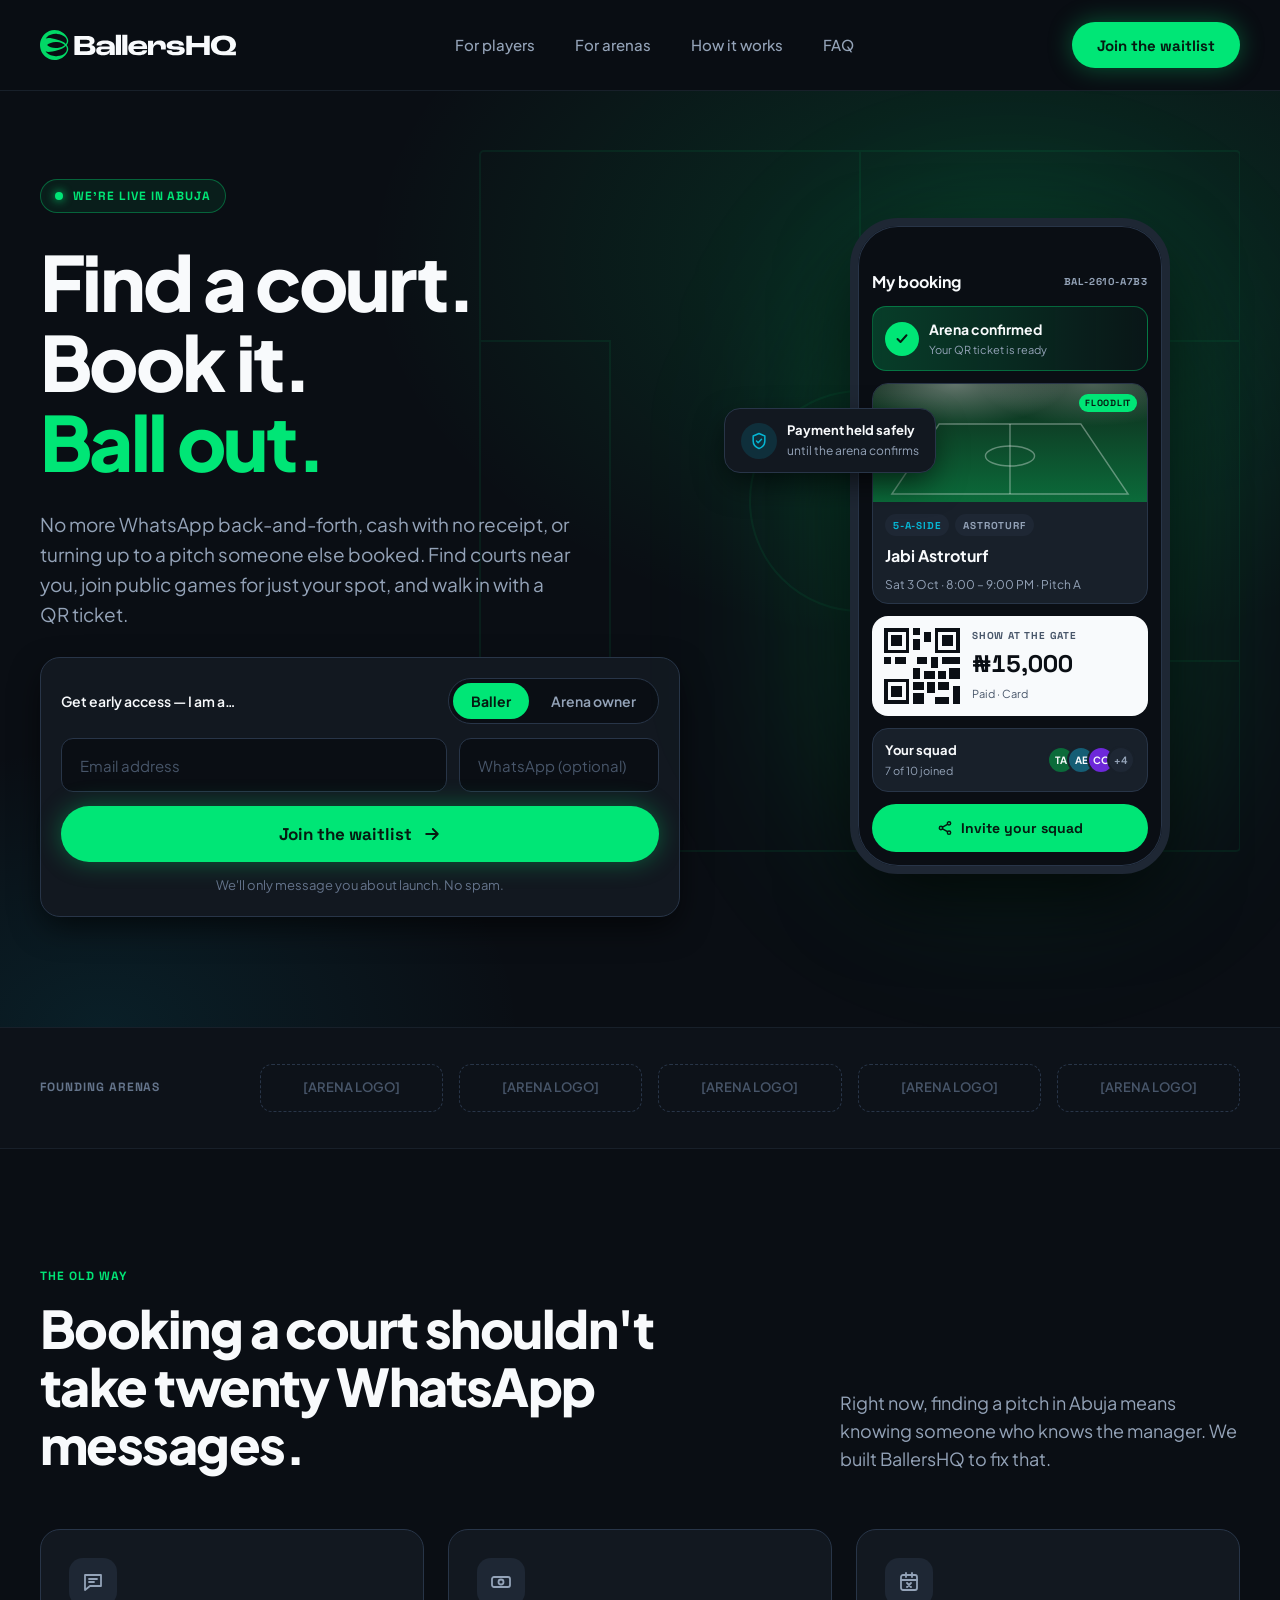
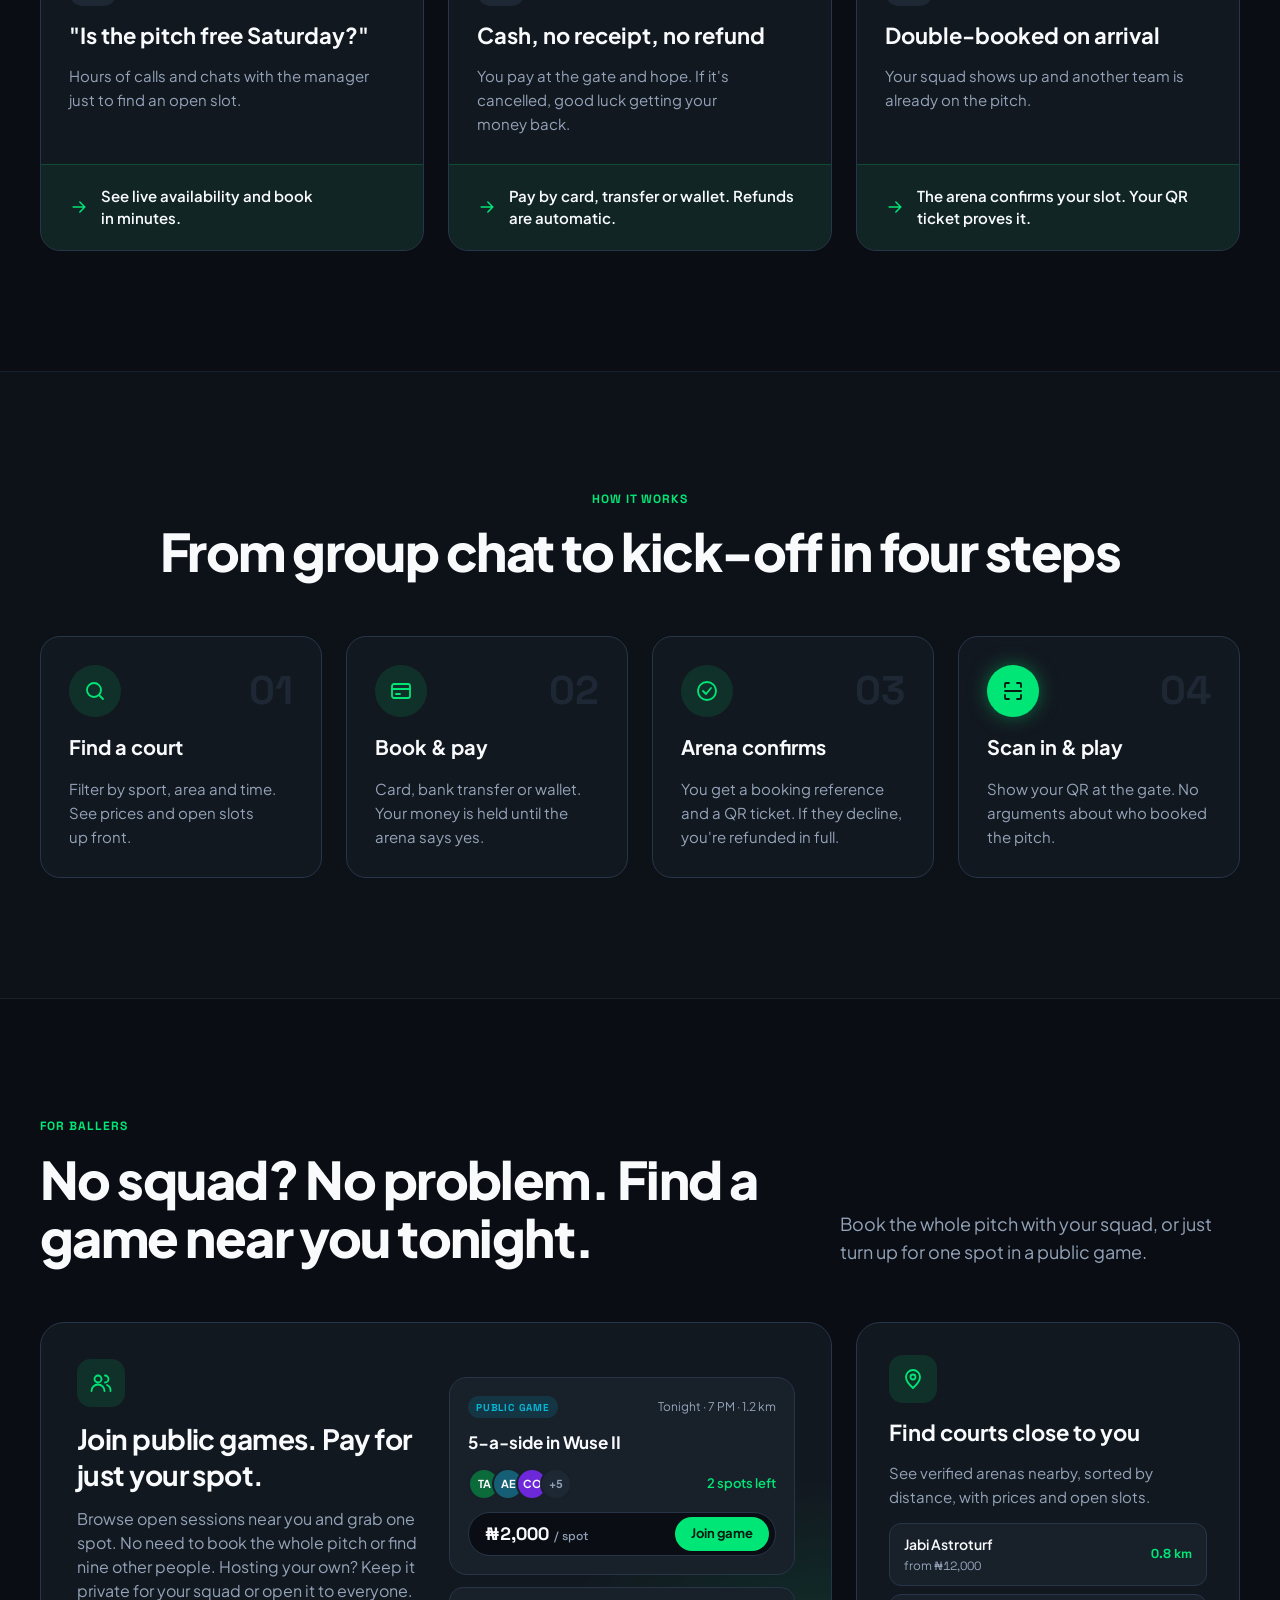
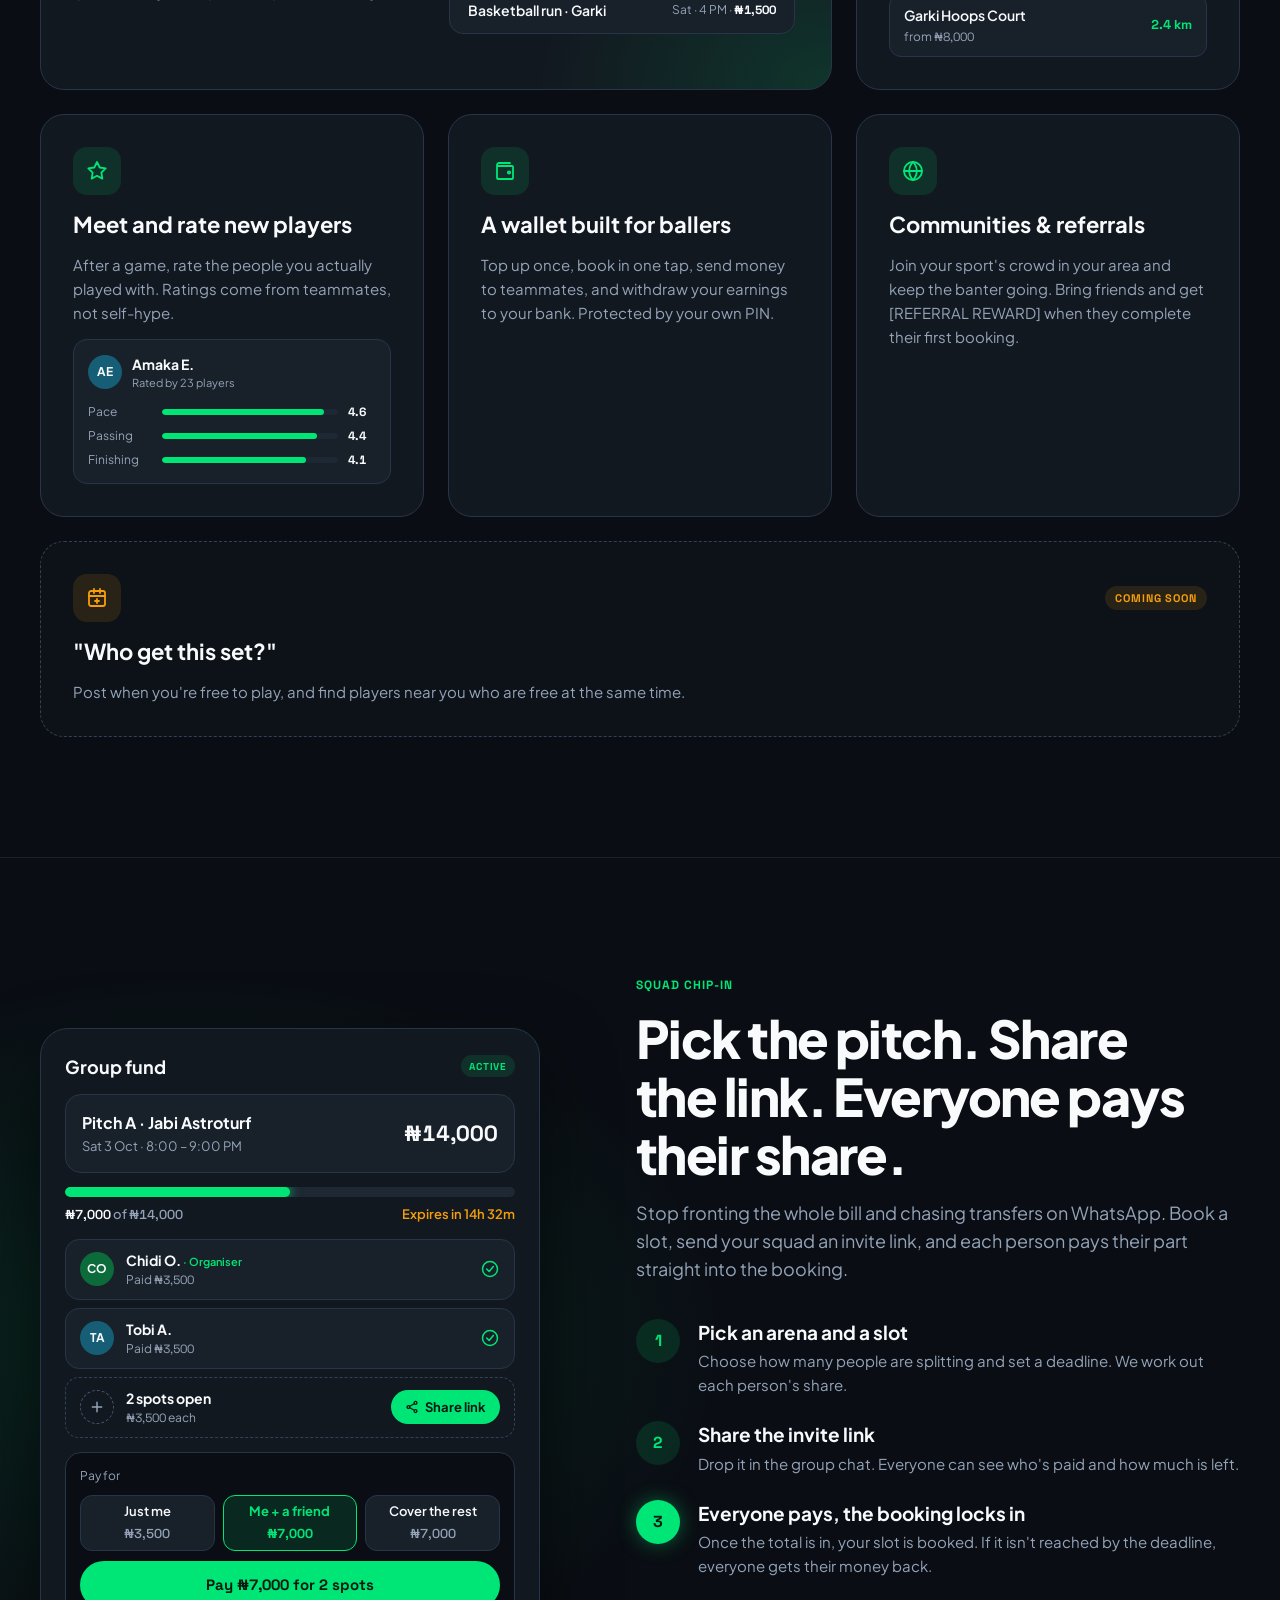
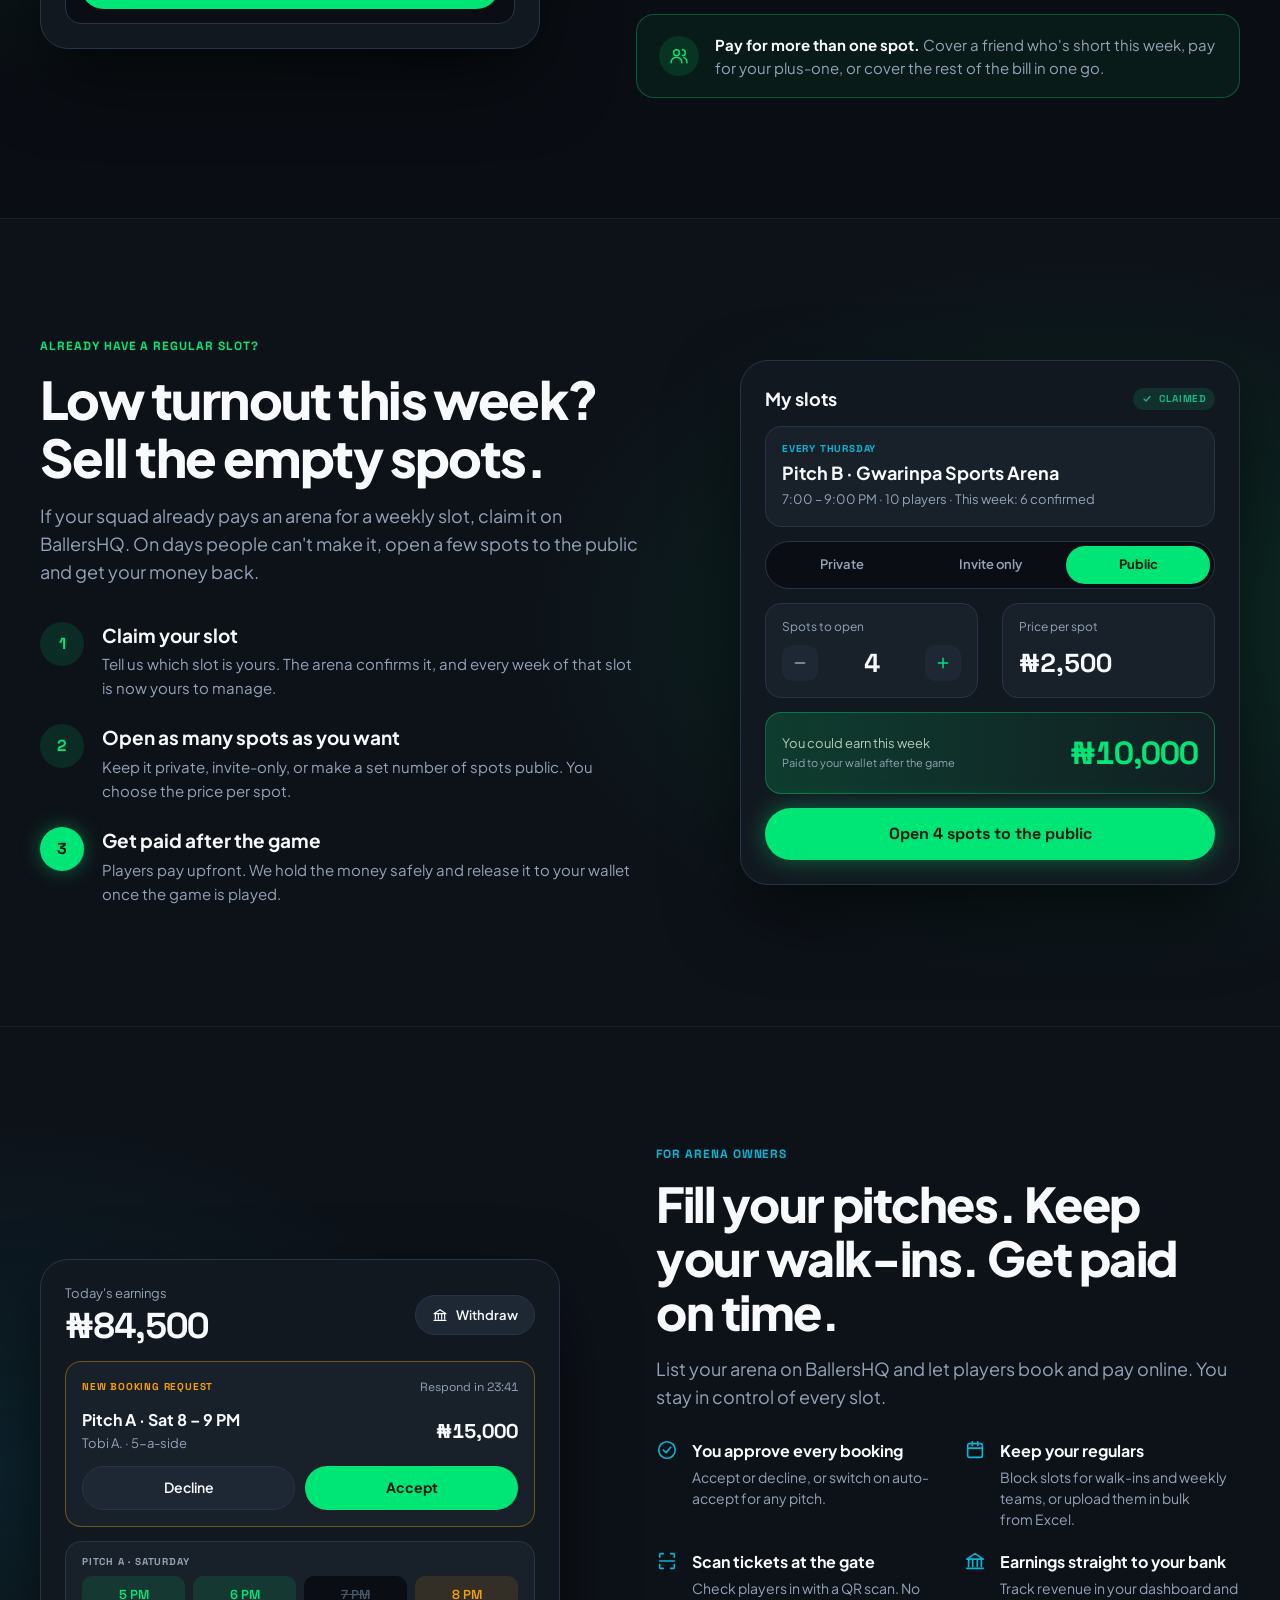
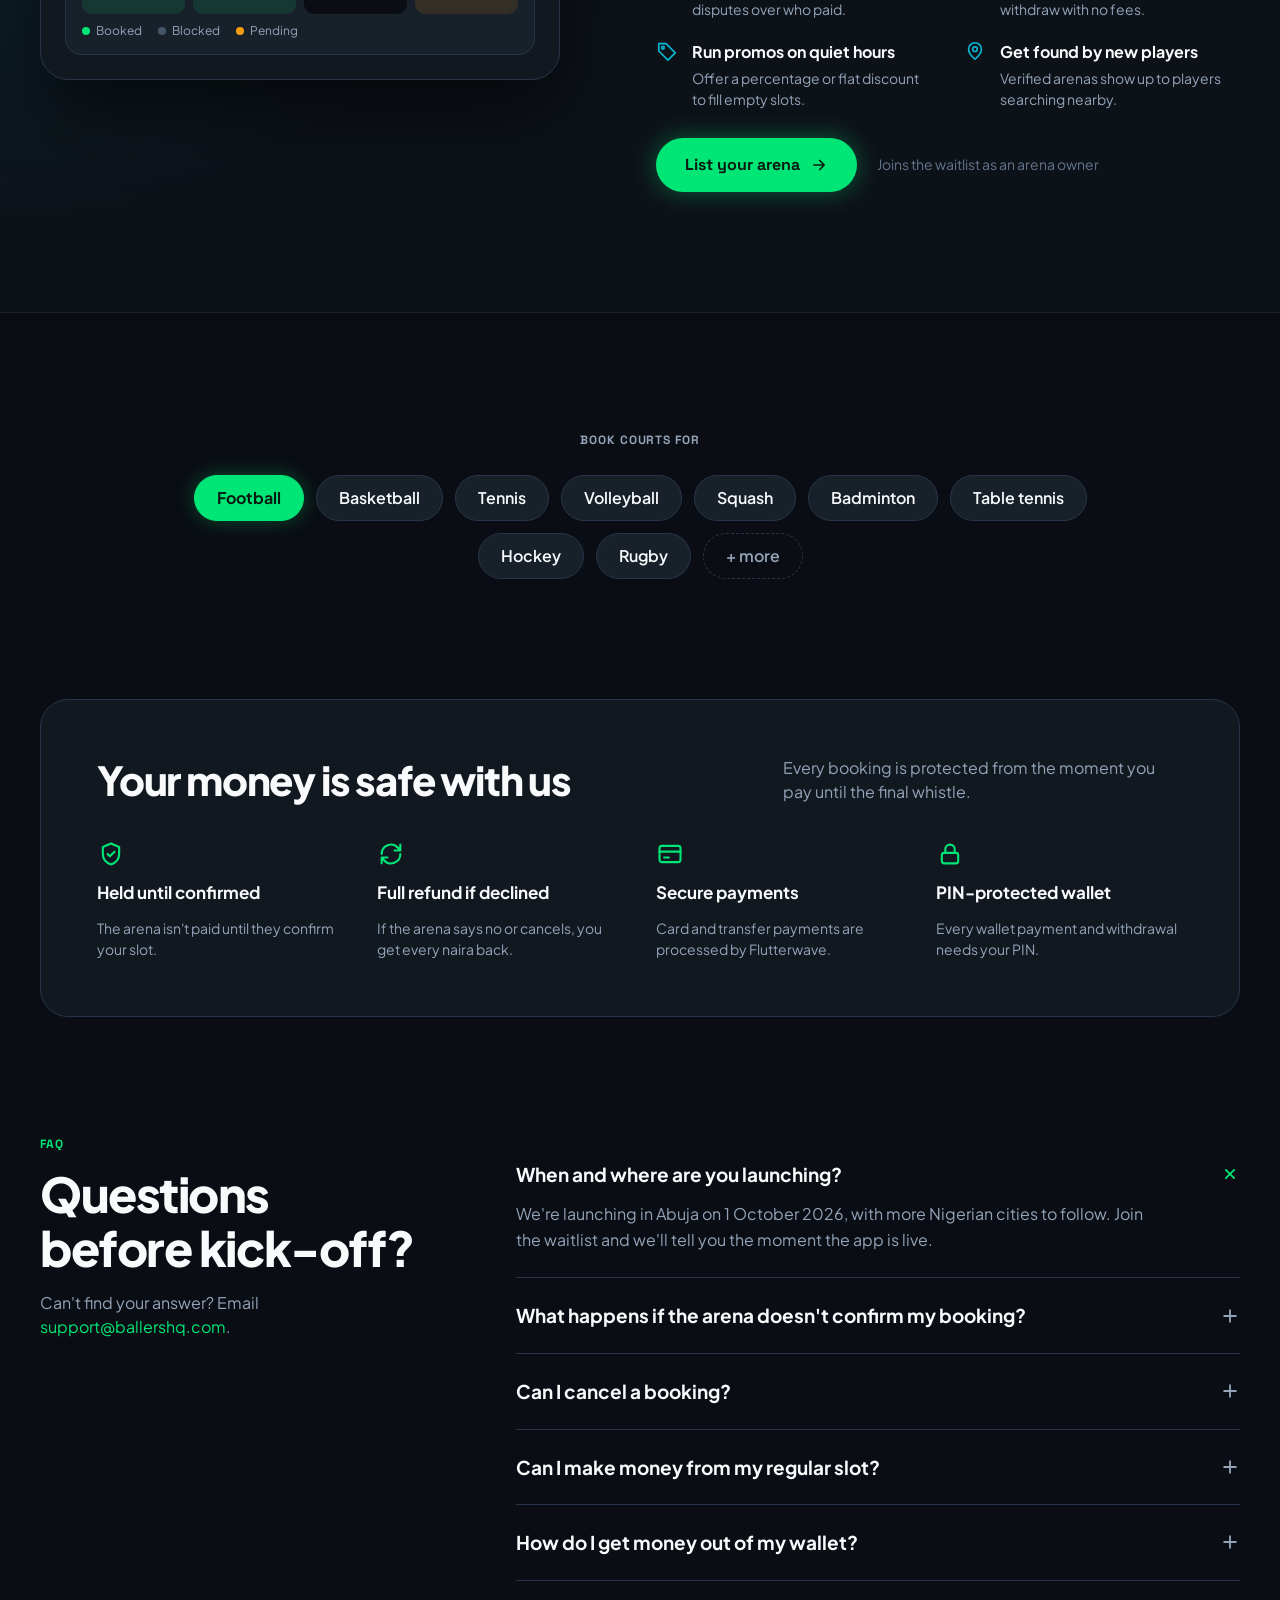
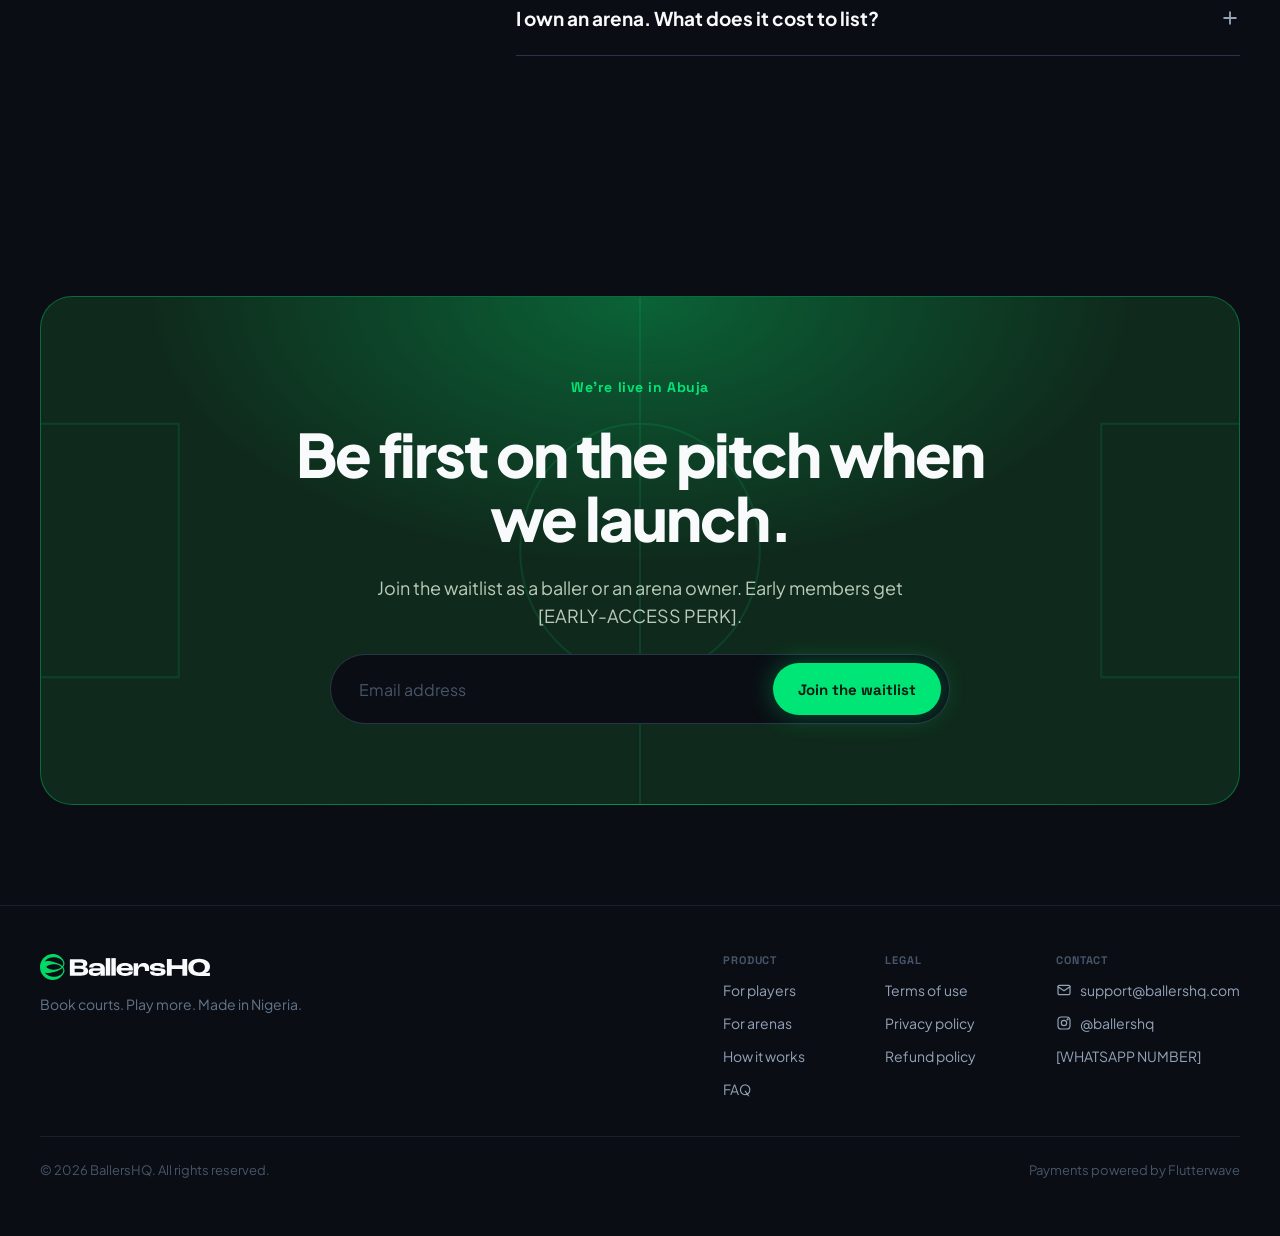
==== commit 6b66af90: "feat(landing-page): launch countdown and switch launch city to Abuja - Hero countdown to 1 Oct 2026 " ====
--- a/index.html
+++ b/index.html
@@ -3,8 +3,8 @@
 <head>
   <meta charset="utf-8">
   <meta name="viewport" content="width=device-width, initial-scale=1">
-  <title>BallersHQ — Book courts, join games, split the bill in Lagos</title>
-  <meta name="description" content="Find and book verified sports courts near you in Lagos. Join public games for just your spot, split the bill with your squad, and walk in with a QR ticket. Join the BallersHQ waitlist.">
+  <title>BallersHQ — Book courts, join games, split the bill in Abuja</title>
+  <meta name="description" content="Find and book verified sports courts near you in Abuja. Join public games for just your spot, split the bill with your squad, and walk in with a QR ticket. Join the BallersHQ waitlist.">
   <link rel="canonical" href="https://ballershq.com/">
   <meta name="theme-color" content="#0A0E14">
   <meta name="color-scheme" content="dark">
@@ -12,7 +12,7 @@
   <meta property="og:type" content="website">
   <meta property="og:site_name" content="BallersHQ">
   <meta property="og:url" content="https://ballershq.com/">
-  <meta property="og:title" content="BallersHQ — Book courts, join games, split the bill in Lagos">
+  <meta property="og:title" content="BallersHQ — Book courts, join games, split the bill in Abuja">
   <meta property="og:description" content="Find courts near you, join public games for just your spot, split the bill with your squad, and walk in with a QR ticket.">
   <meta property="og:image" content="https://ballershq.com/assets/img/og-image.png">
   <meta property="og:image:width" content="1200">
@@ -20,7 +20,7 @@
   <meta property="og:locale" content="en_NG">
   <meta name="twitter:card" content="summary_large_image">
   <meta name="twitter:site" content="@ballershq">
-  <meta name="twitter:title" content="BallersHQ — Book courts, join games, split the bill in Lagos">
+  <meta name="twitter:title" content="BallersHQ — Book courts, join games, split the bill in Abuja">
   <meta name="twitter:description" content="Find courts near you, join public games for just your spot, and split the bill with your squad.">
   <meta name="twitter:image" content="https://ballershq.com/assets/img/og-image.png">
 
@@ -38,7 +38,7 @@
     "url": "https://ballershq.com/",
     "logo": "https://ballershq.com/assets/img/logo.svg",
     "email": "support@ballershq.com",
-    "areaServed": "Lagos, Nigeria",
+    "areaServed": "Abuja, Nigeria",
     "sameAs": ["https://www.instagram.com/ballershq"]
   }
   </script>
@@ -120,7 +120,18 @@
 
     <div class="container hero__inner">
       <div class="hero__copy">
-        <div class="pill-live"><span class="dot"></span><span class="caps">Launching in Lagos · [LAUNCH DATE]</span></div>
+        <div class="launch">
+          <div class="pill-live"><span class="dot"></span><span class="caps js-launch-label">Launching in Abuja · 1 October</span></div>
+          <div class="countdown js-countdown" data-launch="2026-10-01T00:00:00+01:00" role="timer" aria-label="Time until launch" hidden>
+            <div class="countdown__unit"><span class="countdown__num" data-unit="days">00</span><span class="countdown__label">Days</span></div>
+            <span class="countdown__sep" aria-hidden="true">:</span>
+            <div class="countdown__unit"><span class="countdown__num" data-unit="hours">00</span><span class="countdown__label">Hours</span></div>
+            <span class="countdown__sep" aria-hidden="true">:</span>
+            <div class="countdown__unit"><span class="countdown__num" data-unit="minutes">00</span><span class="countdown__label">Mins</span></div>
+            <span class="countdown__sep" aria-hidden="true">:</span>
+            <div class="countdown__unit"><span class="countdown__num" data-unit="seconds">00</span><span class="countdown__label">Secs</span></div>
+          </div>
+        </div>
         <h1 class="h1" id="hero-title">Find a court.<br>Book it.<br><span class="text-green">Ball out.</span></h1>
         <p class="lead lead--hero">No more WhatsApp back-and-forth, cash with no receipt, or turning up to a pitch someone else booked. Find courts near you, join public games for just your spot, and walk in with a QR ticket.</p>
 
@@ -156,7 +167,7 @@
         <div class="phone">
           <div class="row-between">
             <span class="phone__title">My booking</span>
-            <span class="caps phone__ref">BAL-2609-A7B3</span>
+            <span class="caps phone__ref">BAL-2610-A7B3</span>
           </div>
           <div class="confirm-banner">
             <span class="check-circle"><svg class="ic ic--heavy" width="18" height="18"><use href="#i-check"/></svg></span>
@@ -169,8 +180,8 @@
             </div>
             <div class="arena-card__body">
               <div class="row-6"><span class="badge badge--sm badge--neutral c-cyan">5-a-side</span><span class="badge badge--sm badge--neutral">Astroturf</span></div>
-              <span class="t-16 fw-7">Surulere AstroTurf</span>
-              <span class="t-12 c-2">Sat 14 Sep · 8:00 – 9:00 PM · Pitch A</span>
+              <span class="t-16 fw-7">Jabi Astroturf</span>
+              <span class="t-12 c-2">Sat 3 Oct · 8:00 – 9:00 PM · Pitch A</span>
             </div>
           </div>
           <div class="qr-ticket">
@@ -219,7 +230,7 @@
           <span class="caps eyebrow">The old way</span>
           <h2 class="h2" id="problem-title">Booking a court shouldn't take twenty WhatsApp messages.</h2>
         </div>
-        <p class="lead max-400">Right now, finding a pitch in Lagos means knowing someone who knows the manager. We built BallersHQ to fix that.</p>
+        <p class="lead max-400">Right now, finding a pitch in Abuja means knowing someone who knows the manager. We built BallersHQ to fix that.</p>
       </div>
       <div class="grid grid-3">
         <article class="card problem-card">
@@ -300,14 +311,14 @@
           <div class="feature-hero__mock" aria-hidden="true">
             <div class="inner game-card">
               <div class="row-between"><span class="badge badge--sm badge--cyan">Public game</span><span class="t-12 c-2">Tonight · 7 PM · 1.2 km</span></div>
-              <span class="t-17 fw-7">5-a-side at Lekki Phase 1</span>
+              <span class="t-17 fw-7">5-a-side in Wuse II</span>
               <div class="row-between">
                 <div class="avatars"><span class="avatar avatar--green">TA</span><span class="avatar avatar--teal">AE</span><span class="avatar avatar--violet">CO</span><span class="avatar avatar--muted">+5</span></div>
                 <span class="t-13 fw-6 c-green">2 spots left</span>
               </div>
               <div class="price-bar"><span class="sg t-18 fw-7">₦2,000 <span class="t-12 c-2 fw-5">/ spot</span></span><span class="price-bar__btn">Join game</span></div>
             </div>
-            <div class="inner list-row list-row--lg"><span class="t-14 fw-6">Basketball run · Yaba</span><span class="t-12 c-2">Sat · 4 PM · <span class="sg c-text fw-7">₦1,500</span></span></div>
+            <div class="inner list-row list-row--lg"><span class="t-14 fw-6">Basketball run · Garki</span><span class="t-12 c-2">Sat · 4 PM · <span class="sg c-text fw-7">₦1,500</span></span></div>
           </div>
         </article>
 
@@ -317,8 +328,8 @@
           <h3 class="h3">Find courts close to you</h3>
           <p class="body">See verified arenas nearby, sorted by distance, with prices and open slots.</p>
           <div class="feature-card__foot stack gap-8" aria-hidden="true">
-            <div class="inner list-row"><div class="col-2"><span class="t-14 fw-6">Surulere AstroTurf</span><span class="t-12 c-2">from <span class="sg">₦12,000</span></span></div><span class="sg t-13 fw-7 c-green">0.8 km</span></div>
-            <div class="inner list-row"><div class="col-2"><span class="t-14 fw-6">Yaba Hoops Court</span><span class="t-12 c-2">from <span class="sg">₦8,000</span></span></div><span class="sg t-13 fw-7 c-green">2.4 km</span></div>
+            <div class="inner list-row"><div class="col-2"><span class="t-14 fw-6">Jabi Astroturf</span><span class="t-12 c-2">from <span class="sg">₦12,000</span></span></div><span class="sg t-13 fw-7 c-green">0.8 km</span></div>
+            <div class="inner list-row"><div class="col-2"><span class="t-14 fw-6">Garki Hoops Court</span><span class="t-12 c-2">from <span class="sg">₦8,000</span></span></div><span class="sg t-13 fw-7 c-green">2.4 km</span></div>
           </div>
         </article>
 
@@ -385,7 +396,7 @@
         <div class="panel">
           <div class="row-between"><span class="panel__title">Group fund</span><span class="badge badge--sm badge--green">Active</span></div>
           <div class="inner row-between panel-pad">
-            <div class="col-2"><span class="t-16 fw-7">Pitch A · Surulere AstroTurf</span><span class="t-13 c-2">Sat 14 Sep · 8:00 – 9:00 PM</span></div>
+            <div class="col-2"><span class="t-16 fw-7">Pitch A · Jabi Astroturf</span><span class="t-13 c-2">Sat 3 Oct · 8:00 – 9:00 PM</span></div>
             <span class="sg t-22 fw-7">₦14,000</span>
           </div>
           <div class="stack gap-8">
@@ -444,7 +455,7 @@
           <div class="row-between"><span class="panel__title">My slots</span><span class="badge badge--sm badge--emerald"><svg class="ic ic--heavy" width="12" height="12"><use href="#i-check"/></svg>Claimed</span></div>
           <div class="inner stack gap-4 panel-pad">
             <span class="caps t-10 c-cyan">Every Thursday</span>
-            <span class="t-18 fw-7">Pitch B · Lekki Sports Arena</span>
+            <span class="t-18 fw-7">Pitch B · Gwarinpa Sports Arena</span>
             <span class="t-13 c-2">7:00 – 9:00 PM · 10 players · This week: 6 confirmed</span>
           </div>
           <div class="segmented-mock"><span>Private</span><span>Invite only</span><span class="is-on">Public</span></div>
@@ -563,7 +574,7 @@
       <div class="faq__list">
         <details open>
           <summary>When and where are you launching?<svg class="ic ic--bold faq__icon" width="20" height="20" aria-hidden="true"><use href="#i-plus"/></svg></summary>
-          <p>We're starting in Lagos on [LAUNCH DATE], with more cities to follow. Join the waitlist and we'll tell you the moment the app is live.</p>
+          <p>We're launching in Abuja on 1 October 2026, with more Nigerian cities to follow. Join the waitlist and we'll tell you the moment the app is live.</p>
         </details>
         <details>
           <summary>What happens if the arena doesn't confirm my booking?<svg class="ic ic--bold faq__icon" width="20" height="20" aria-hidden="true"><use href="#i-plus"/></svg></summary>
@@ -594,6 +605,7 @@
     <div class="container">
       <div class="cta">
         <svg class="cta__lines" viewBox="0 0 1200 480" preserveAspectRatio="none" fill="none" stroke="#00E676" stroke-width="2" aria-hidden="true"><path d="M600 0v480"/><circle cx="600" cy="240" r="120"/><rect x="-2" y="120" width="140" height="240"/><rect x="1062" y="120" width="140" height="240"/></svg>
+        <p class="cta__count js-countdown-inline" data-launch="2026-10-01T00:00:00+01:00">Launching in Abuja on 1 October</p>
         <h2 class="cta__title" id="cta-title">Be first on the pitch when we launch.</h2>
         <p class="cta__lead">Join the waitlist as a baller or an arena owner. Early members get [EARLY-ACCESS PERK].</p>
         <form class="cta-form js-waitlist" novalidate data-form="cta">
@@ -616,7 +628,7 @@
     <div class="footer__top">
       <div class="footer__brand stack gap-14">
         <img src="assets/img/logo.svg" alt="BallersHQ" width="170" height="26">
-        <span class="t-14 c-3">Book courts. Play more. Made in Lagos.</span>
+        <span class="t-14 c-3">Book courts. Play more. Made in Nigeria.</span>
       </div>
       <div class="footer__cols">
         <nav class="footer__col footer__col--product" aria-label="Product">
--- a/assets/css/styles.css
+++ b/assets/css/styles.css
@@ -762,3 +762,24 @@
   .split--arenas > .split__media { flex-basis: auto; }
   .feature-hero__mock { align-self: stretch; max-width: 520px; }
 }
+
+/* Launch countdown */
+.launch { display: flex; flex-direction: column; gap: 14px; align-self: flex-start; }
+.countdown { display: flex; align-items: flex-start; gap: 10px; }
+.countdown[hidden] { display: none; }
+.countdown__unit {
+  min-width: 72px; padding: 10px 12px; border-radius: 14px; background: var(--surface-1); border: 1px solid var(--border);
+  display: flex; flex-direction: column; align-items: center; gap: 2px;
+}
+.countdown__num { font-family: var(--font-num); font-feature-settings: 'tnum'; font-size: 30px; line-height: 34px; font-weight: 700; letter-spacing: -0.02em; color: var(--text); }
+.countdown__label { font-family: var(--font-num); font-size: 10px; font-weight: 700; letter-spacing: 0.08em; text-transform: uppercase; color: var(--text-3); }
+.countdown__sep { font-family: var(--font-num); font-size: 24px; line-height: 56px; font-weight: 700; color: var(--text-4); }
+.cta__count { font-family: var(--font-num); font-feature-settings: 'tnum'; font-size: 14px; font-weight: 700; letter-spacing: 0.04em; color: var(--green); }
+@media (max-width: 768px) {
+  .launch { align-self: stretch; gap: 12px; }
+  .countdown { gap: 6px; }
+  .countdown__unit { flex: 1 1 0; min-width: 0; padding: 8px 4px; border-radius: 12px; }
+  .countdown__num { font-size: 24px; line-height: 28px; }
+  .countdown__sep { font-size: 18px; line-height: 48px; }
+  .cta__count { font-size: 13px; }
+}
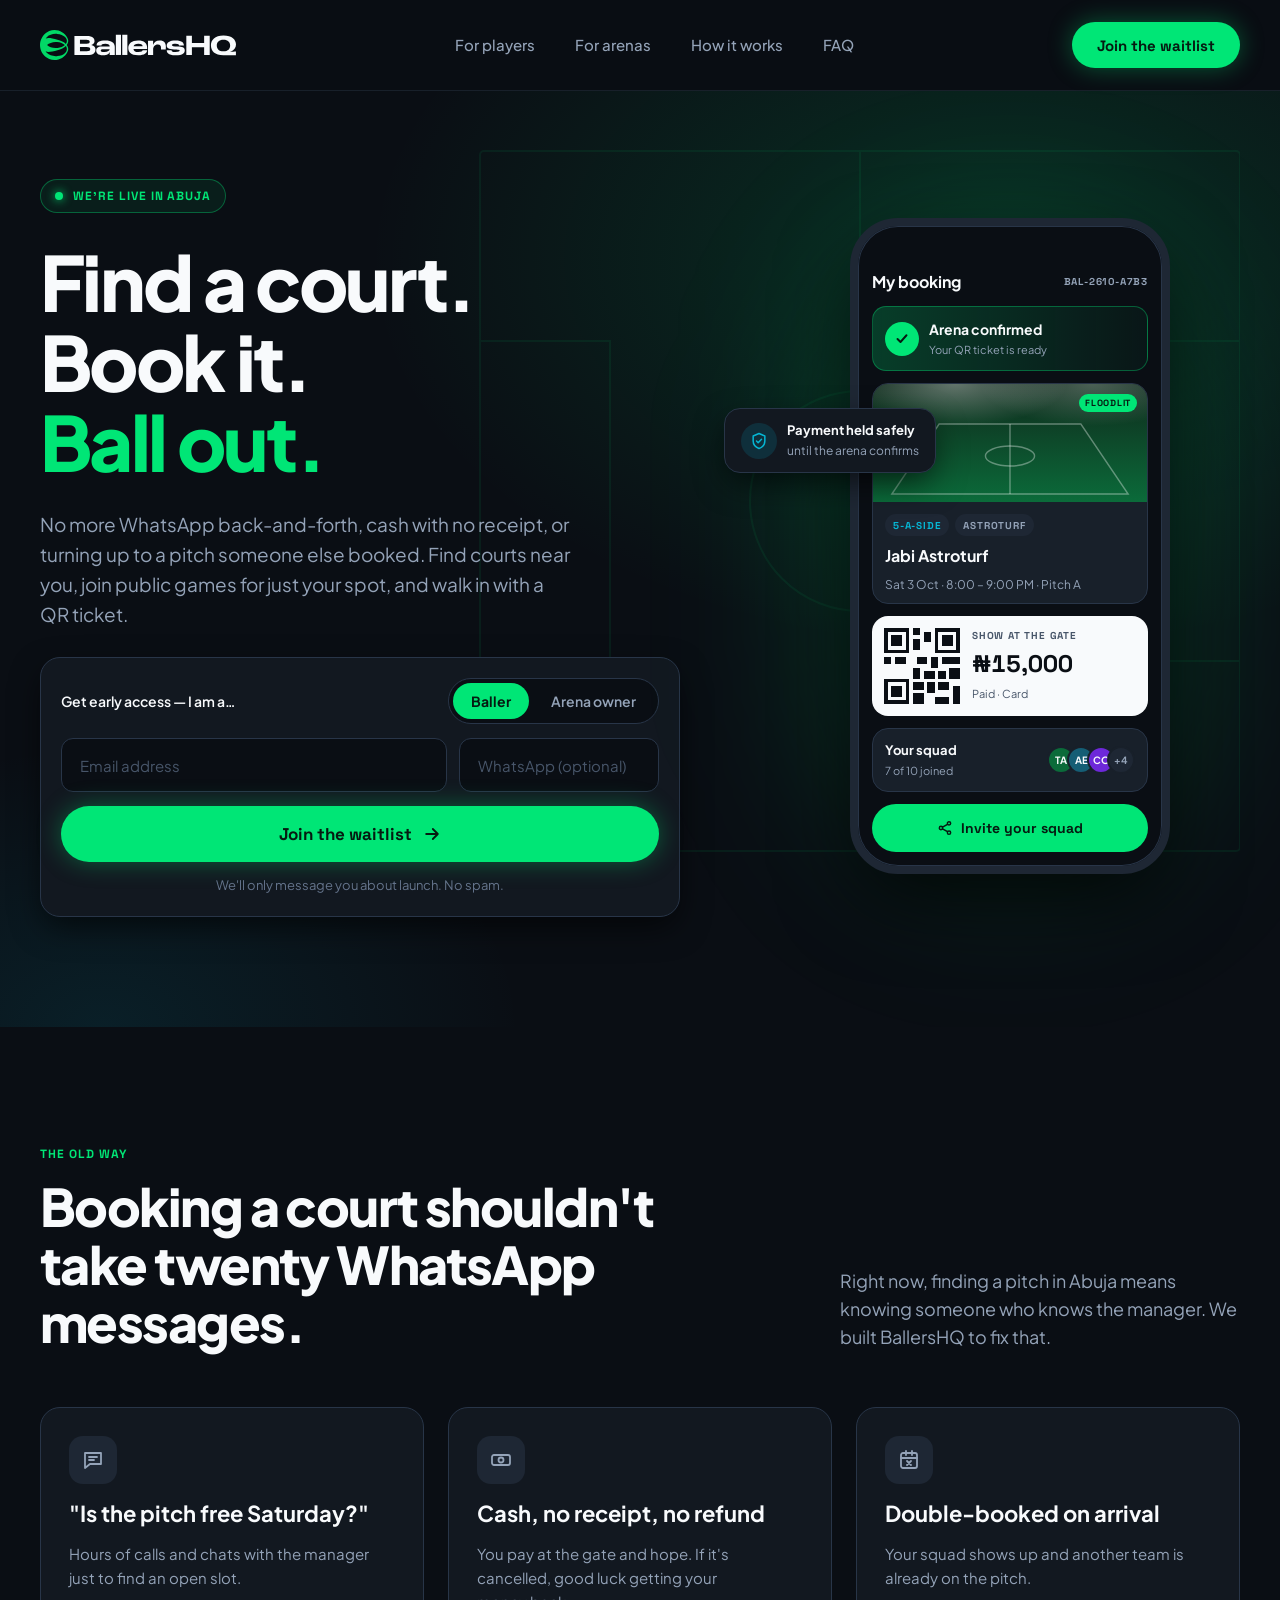
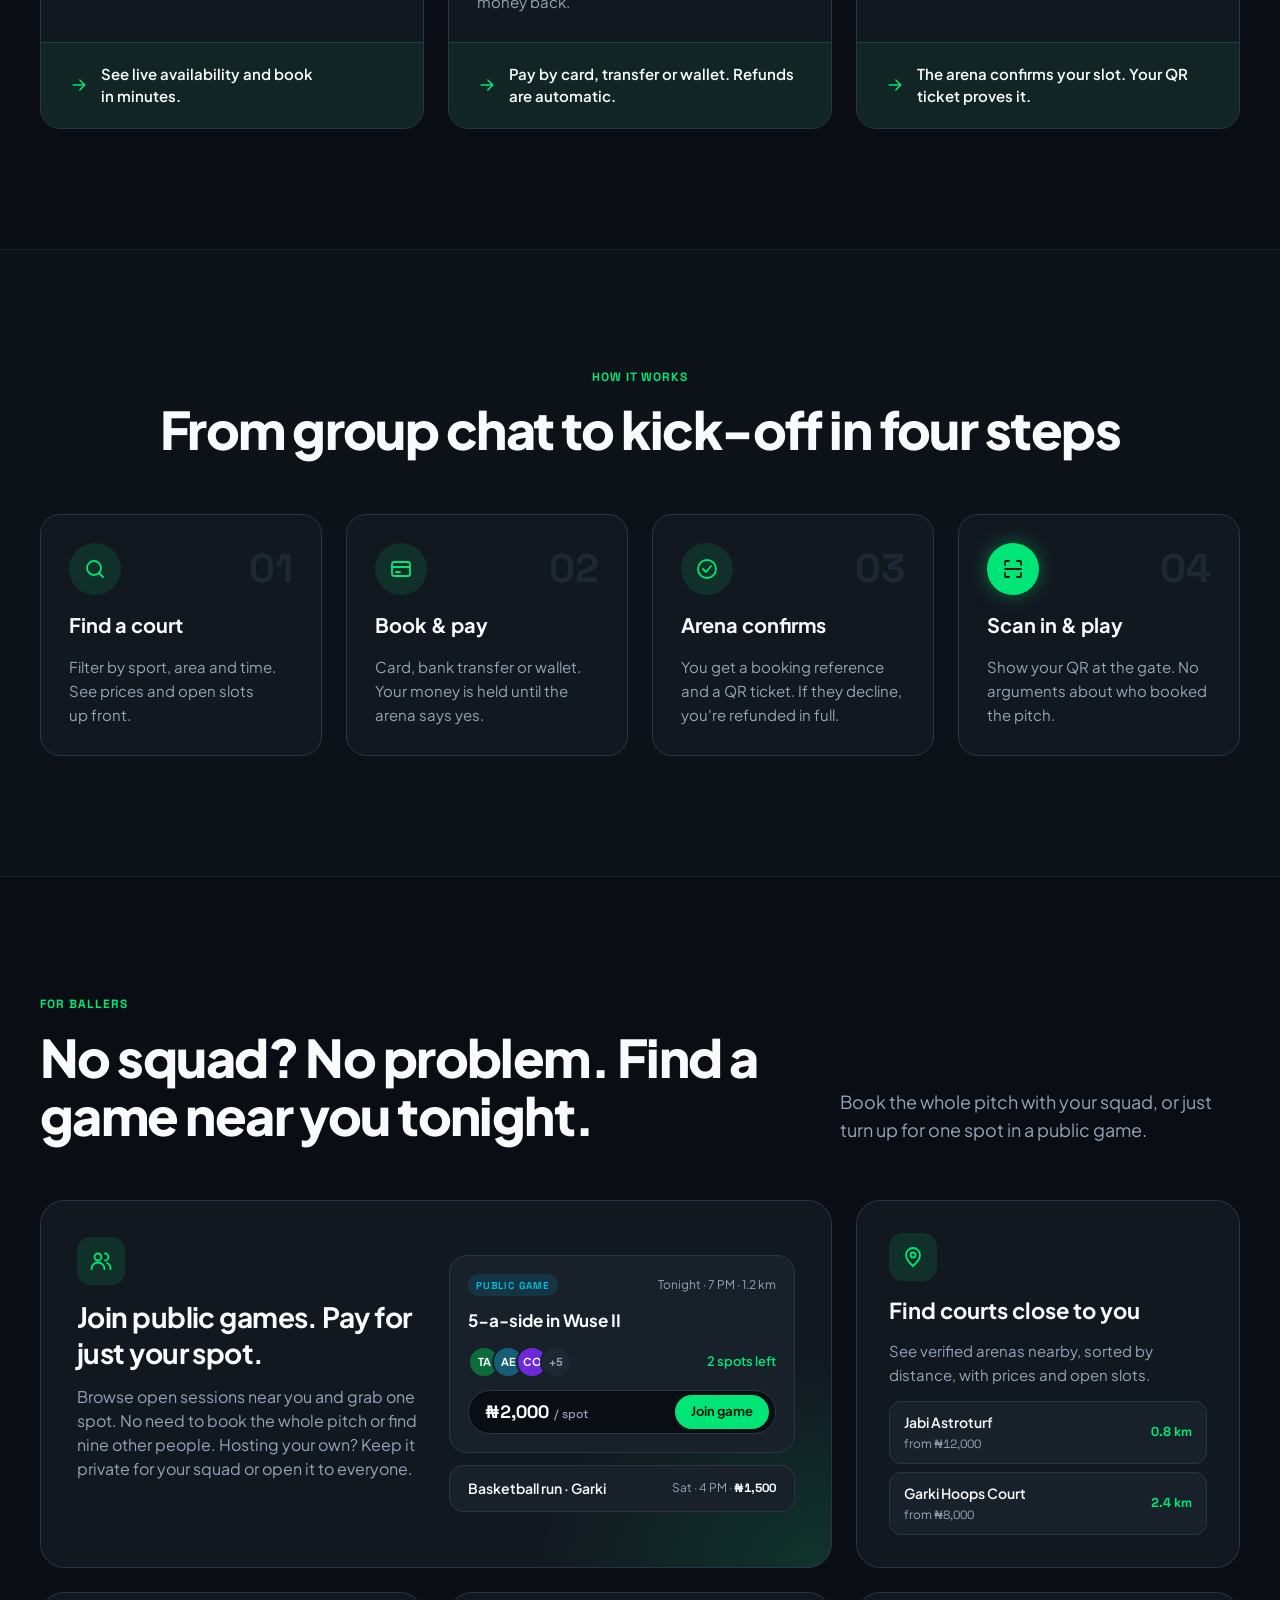
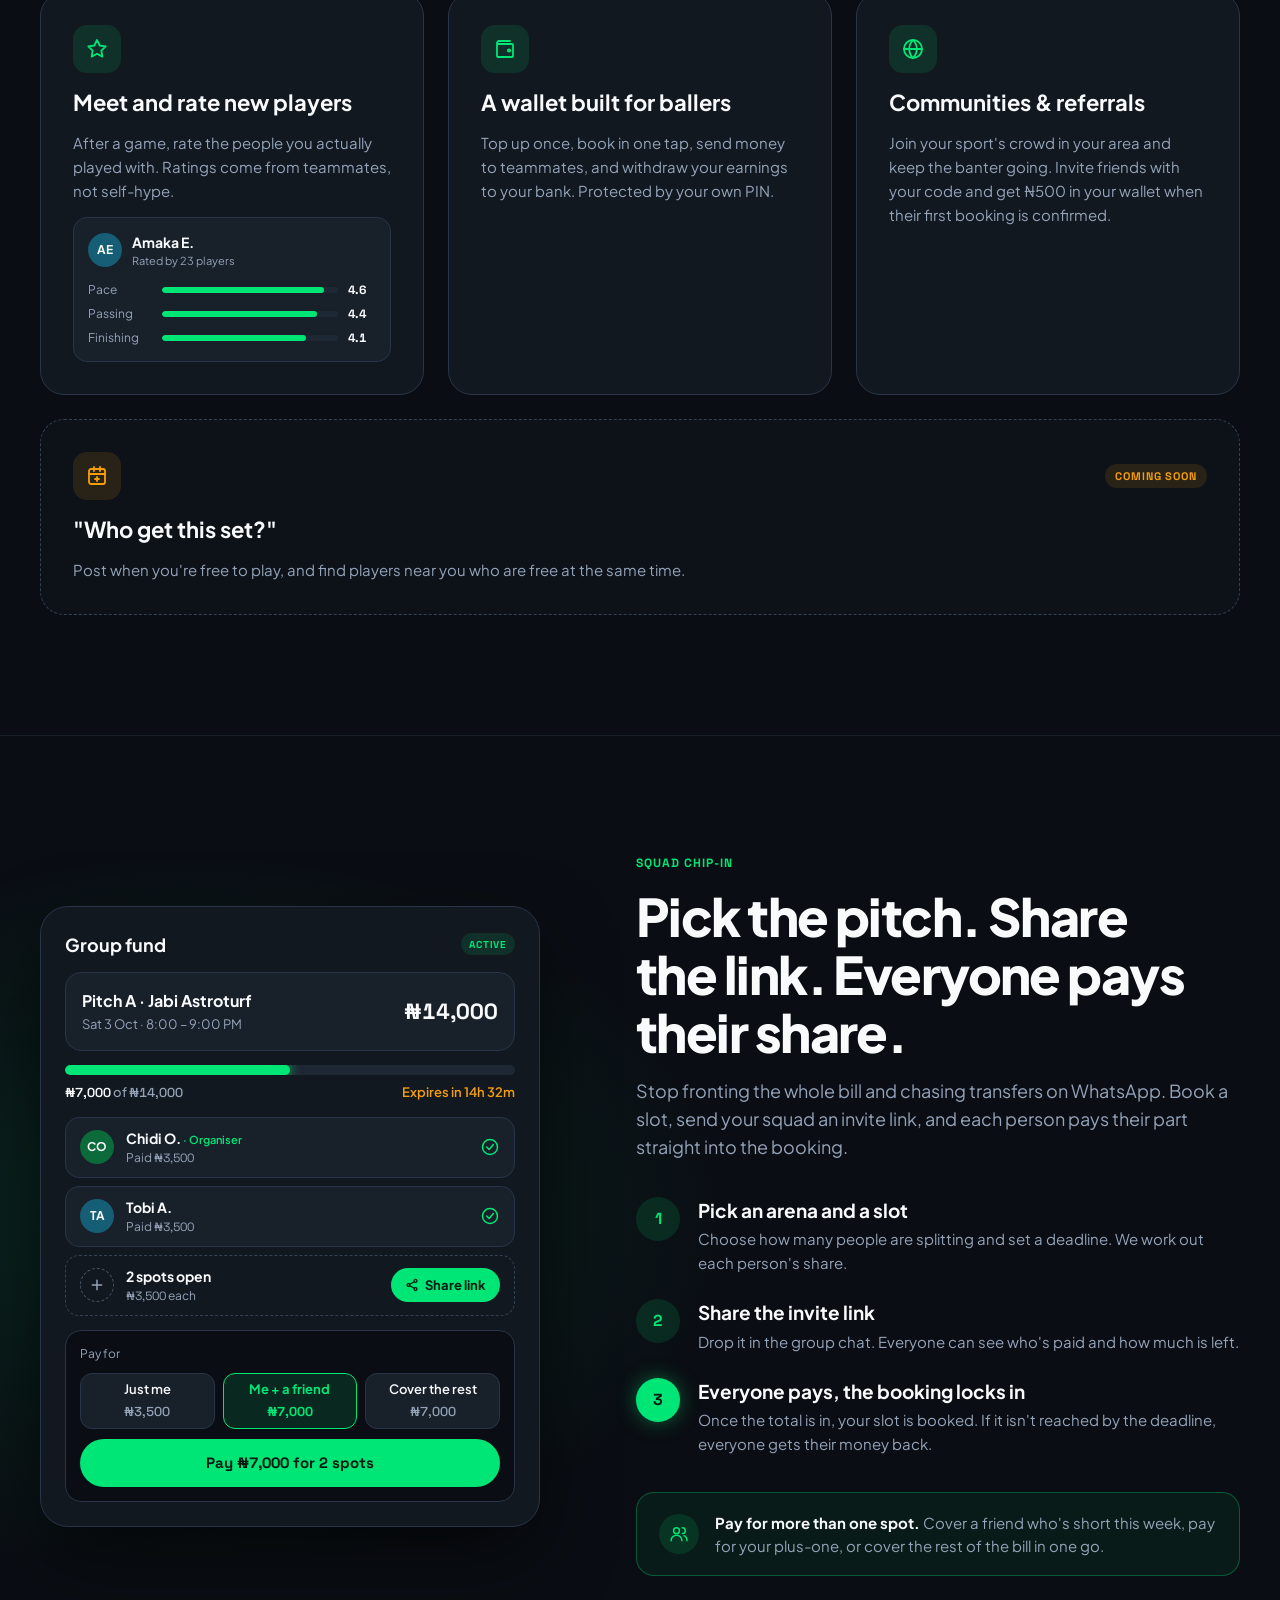
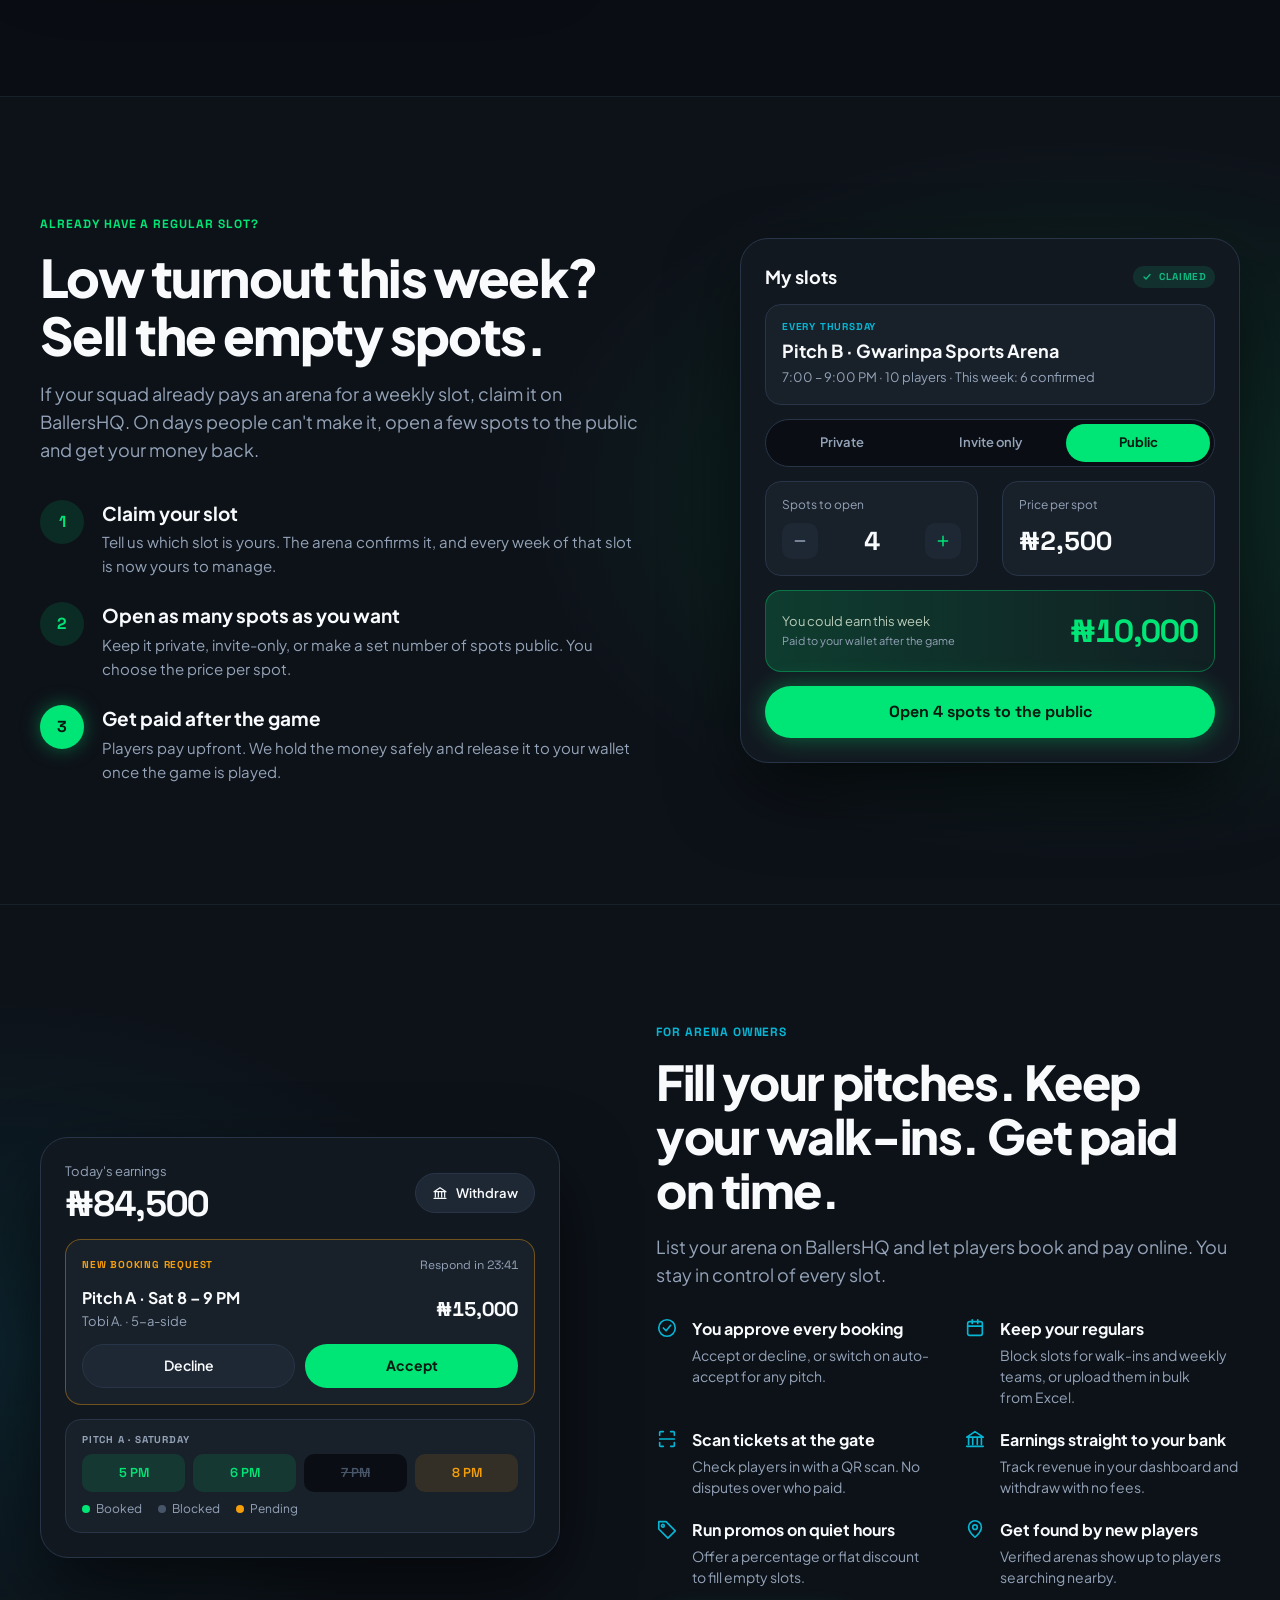
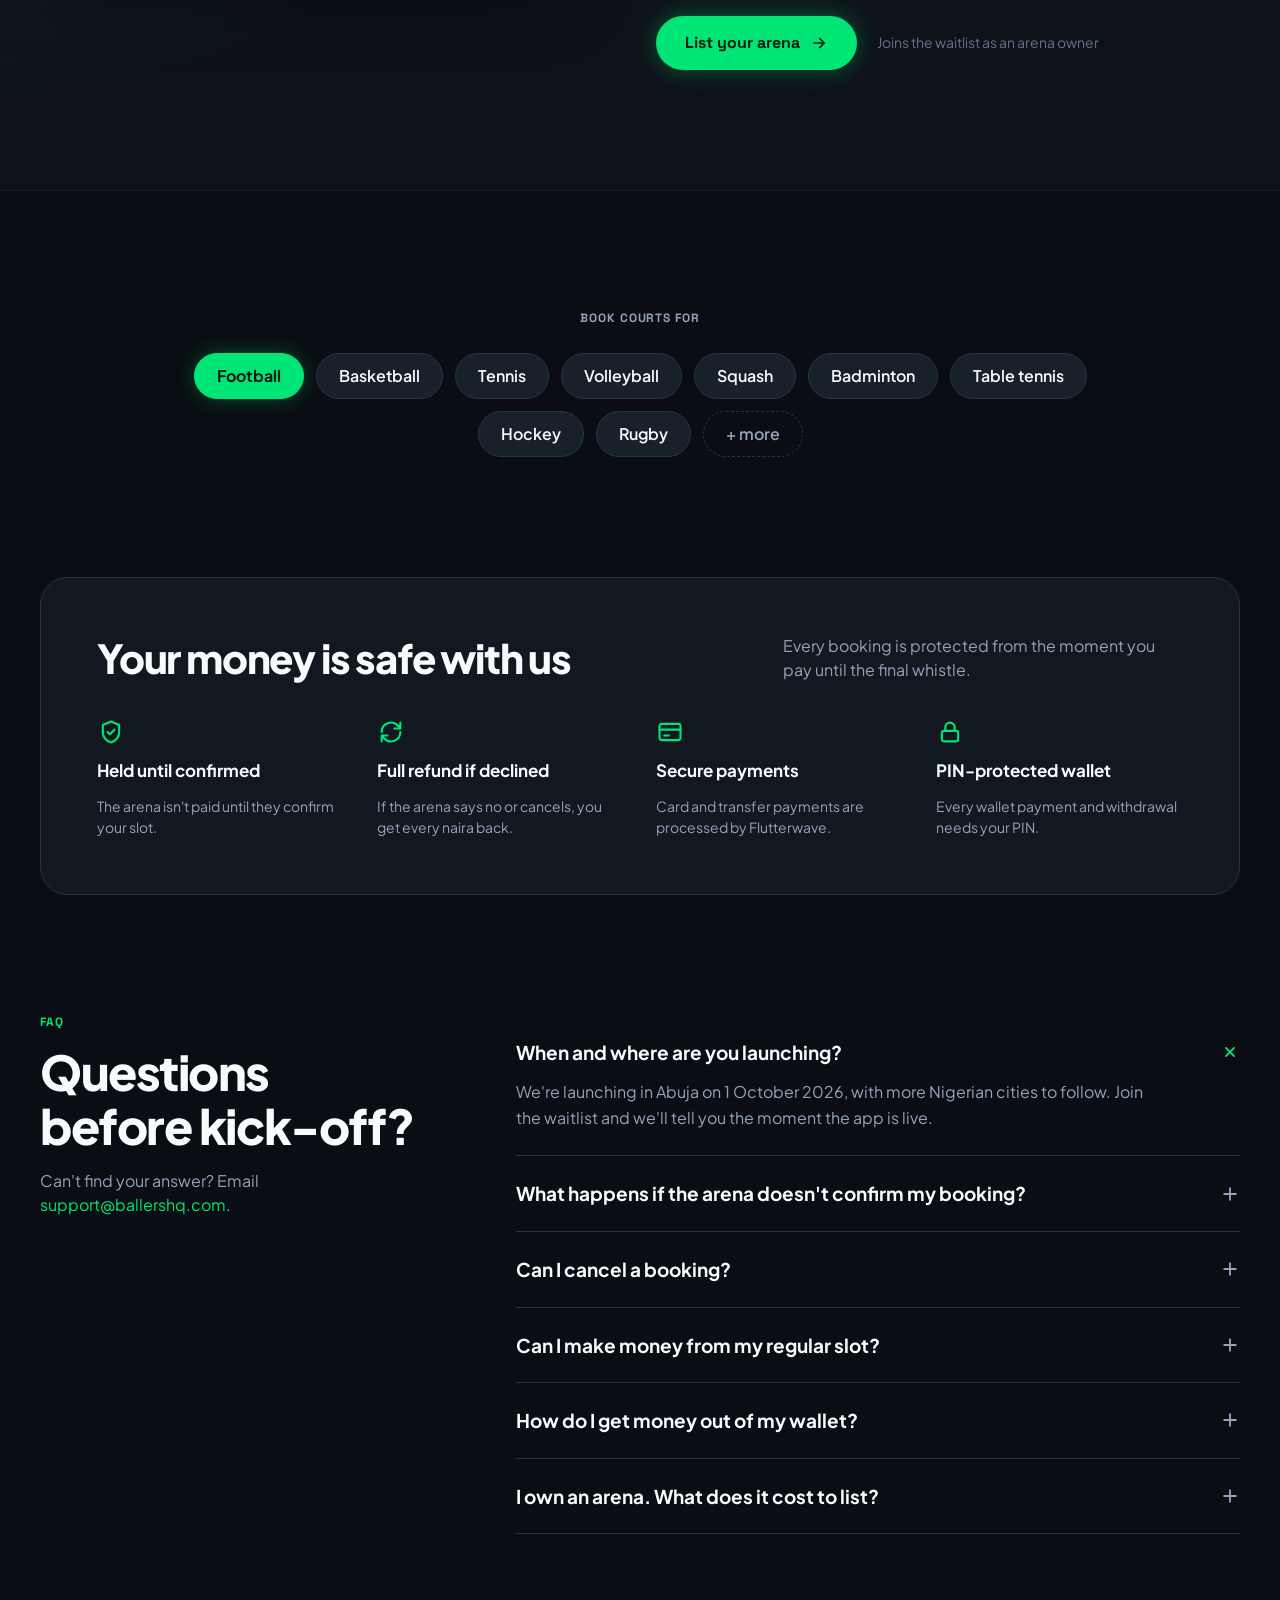
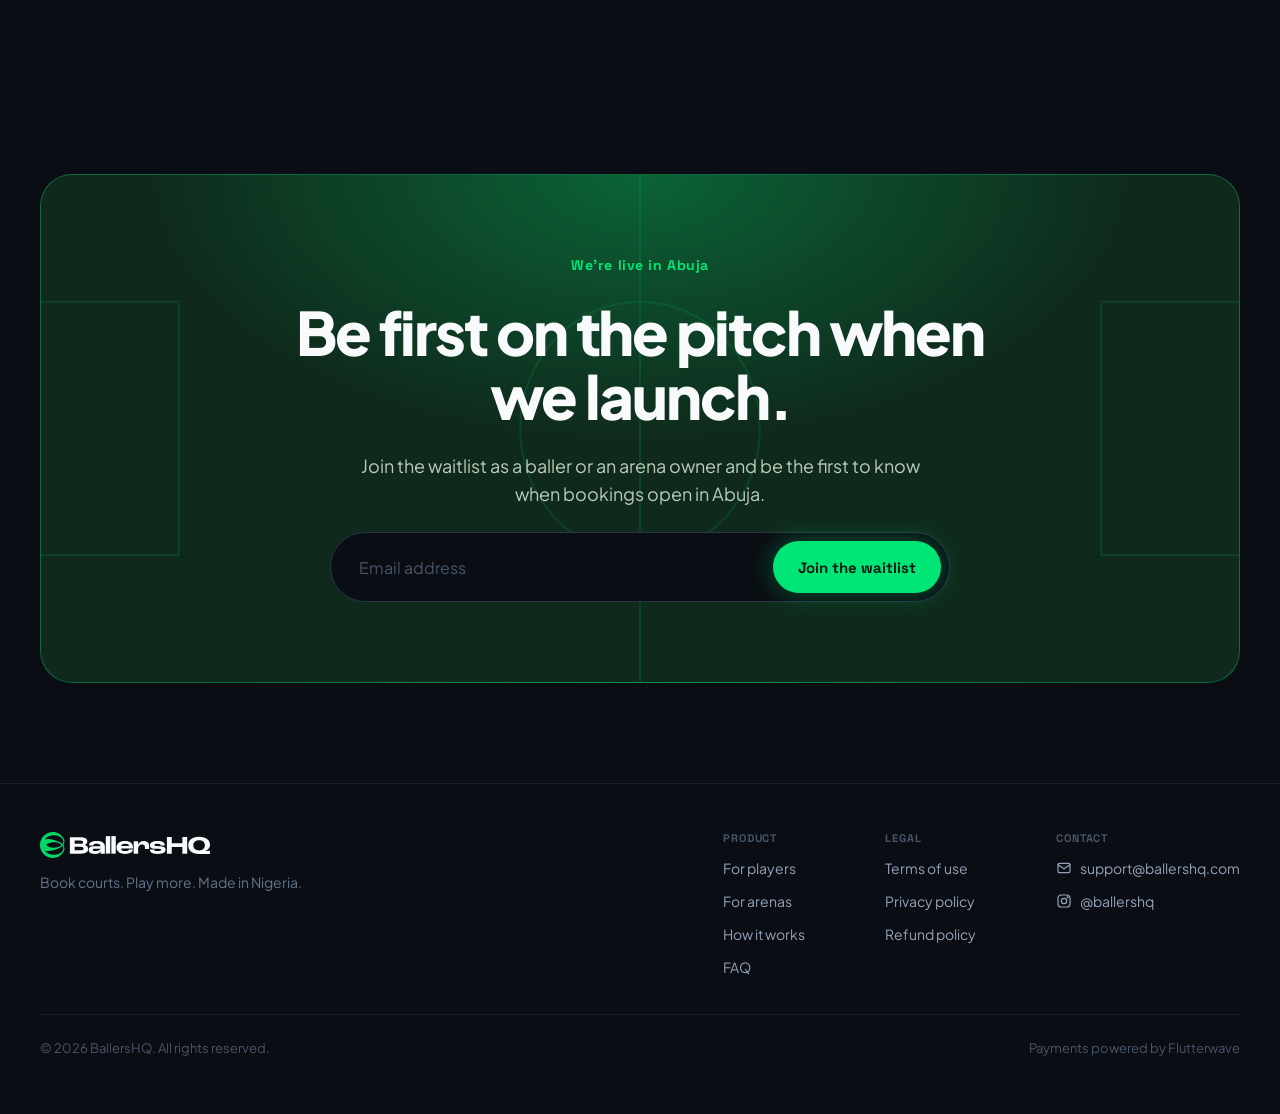
==== commit d8db01d5: "feat(landing-page): replace content placeholders with launch defaults - Remove founding arenas strip" ====
--- a/index.html
+++ b/index.html
@@ -208,20 +208,6 @@
     </div>
   </section>
 
-  <!-- ================= FOUNDING ARENAS ================= -->
-  <section class="founders" aria-label="Founding arenas">
-    <div class="container founders__inner">
-      <span class="caps eyebrow--muted founders__label">Founding arenas</span>
-      <div class="founders__logos">
-        <div class="logo-slot">[ARENA LOGO]</div>
-        <div class="logo-slot">[ARENA LOGO]</div>
-        <div class="logo-slot">[ARENA LOGO]</div>
-        <div class="logo-slot">[ARENA LOGO]</div>
-        <div class="logo-slot">[ARENA LOGO]</div>
-      </div>
-    </div>
-  </section>
-
   <!-- ================= PROBLEM ================= -->
   <section class="section" aria-labelledby="problem-title">
     <div class="container stack gap-56">
@@ -359,7 +345,7 @@
         <article class="card card--xl feature-card">
           <span class="icon-tile"><svg class="ic" width="24" height="24" aria-hidden="true"><use href="#i-globe"/></svg></span>
           <h3 class="h3">Communities &amp; referrals</h3>
-          <p class="body">Join your sport's crowd in your area and keep the banter going. Bring friends and get [REFERRAL REWARD] when they complete their first booking.</p>
+          <p class="body">Join your sport's crowd in your area and keep the banter going. Invite friends with your code and get ₦500 in your wallet when their first booking is confirmed.</p>
         </article>
 
         <!-- Coming soon -->
@@ -582,7 +568,7 @@
         </details>
         <details>
           <summary>Can I cancel a booking?<svg class="ic ic--bold faq__icon" width="20" height="20" aria-hidden="true"><use href="#i-plus"/></svg></summary>
-          <p>Yes. How much of the court fee you get back depends on how early you cancel: [CANCELLATION TIERS — confirm]. If the arena cancels, you get a full refund.</p>
+          <p>Yes. Cancel 24 hours or more before your session and you get the full court fee back. Cancel later than that and you get 50% of the court fee back. Once the session has started, there's no refund. The small platform fee isn't refundable when you cancel, but if the arena cancels or declines, you get everything back.</p>
         </details>
         <details>
           <summary>Can I make money from my regular slot?<svg class="ic ic--bold faq__icon" width="20" height="20" aria-hidden="true"><use href="#i-plus"/></svg></summary>
@@ -594,7 +580,7 @@
         </details>
         <details>
           <summary>I own an arena. What does it cost to list?<svg class="ic ic--bold faq__icon" width="20" height="20" aria-hidden="true"><use href="#i-plus"/></svg></summary>
-          <p>[ARENA PRICING]. Join the waitlist as an arena owner and we'll walk you through it before you go live.</p>
+          <p>It's free to join the waitlist and set up your arena. Before you take your first booking, we'll walk you through our pricing so you know exactly what you'll earn on every slot.</p>
         </details>
       </div>
     </div>
@@ -607,7 +593,7 @@
         <svg class="cta__lines" viewBox="0 0 1200 480" preserveAspectRatio="none" fill="none" stroke="#00E676" stroke-width="2" aria-hidden="true"><path d="M600 0v480"/><circle cx="600" cy="240" r="120"/><rect x="-2" y="120" width="140" height="240"/><rect x="1062" y="120" width="140" height="240"/></svg>
         <p class="cta__count js-countdown-inline" data-launch="2026-10-01T00:00:00+01:00">Launching in Abuja on 1 October</p>
         <h2 class="cta__title" id="cta-title">Be first on the pitch when we launch.</h2>
-        <p class="cta__lead">Join the waitlist as a baller or an arena owner. Early members get [EARLY-ACCESS PERK].</p>
+        <p class="cta__lead">Join the waitlist as a baller or an arena owner and be the first to know when bookings open in Abuja.</p>
         <form class="cta-form js-waitlist" novalidate data-form="cta">
           <input type="hidden" name="userType" value="BALLER">
           <div class="inline-form">
@@ -637,13 +623,13 @@
         </nav>
         <nav class="footer__col" aria-label="Legal">
           <span class="caps">Legal</span>
-          <a href="terms-and-conditions.html">Terms of use</a><a href="privacy.html">Privacy policy</a><a href="#">Refund policy</a>
+          <a href="terms-and-conditions.html">Terms of use</a><a href="privacy.html">Privacy policy</a><a href="#faq">Refund policy</a>
         </nav>
         <div class="footer__col">
           <span class="caps">Contact</span>
           <a href="mailto:support@ballershq.com"><svg class="ic" width="16" height="16" aria-hidden="true"><use href="#i-mail"/></svg>support@ballershq.com</a>
           <a href="https://www.instagram.com/ballershq" rel="noopener"><svg class="ic" width="16" height="16" aria-hidden="true"><use href="#i-insta"/></svg>@ballershq</a>
-          <span>[WHATSAPP NUMBER]</span>
+          <!-- WhatsApp support number: add here when available -->
         </div>
       </div>
     </div>
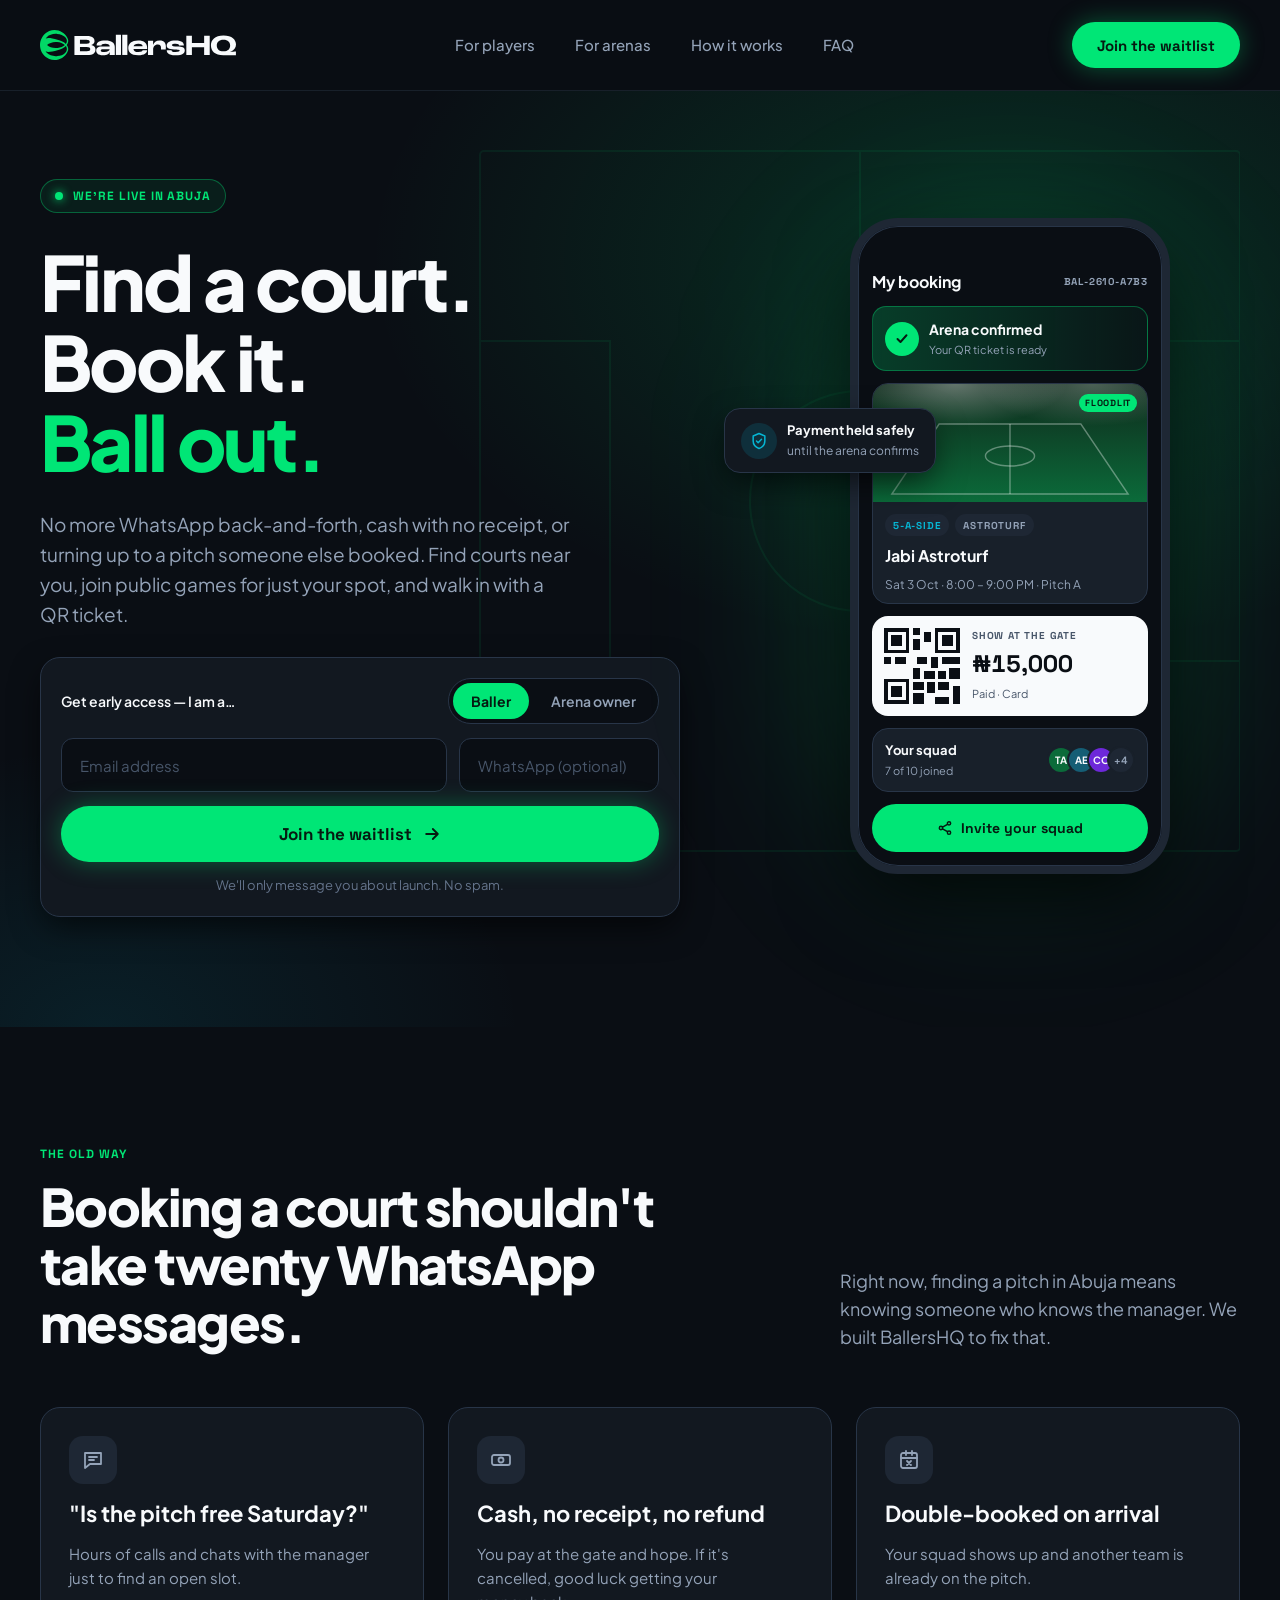
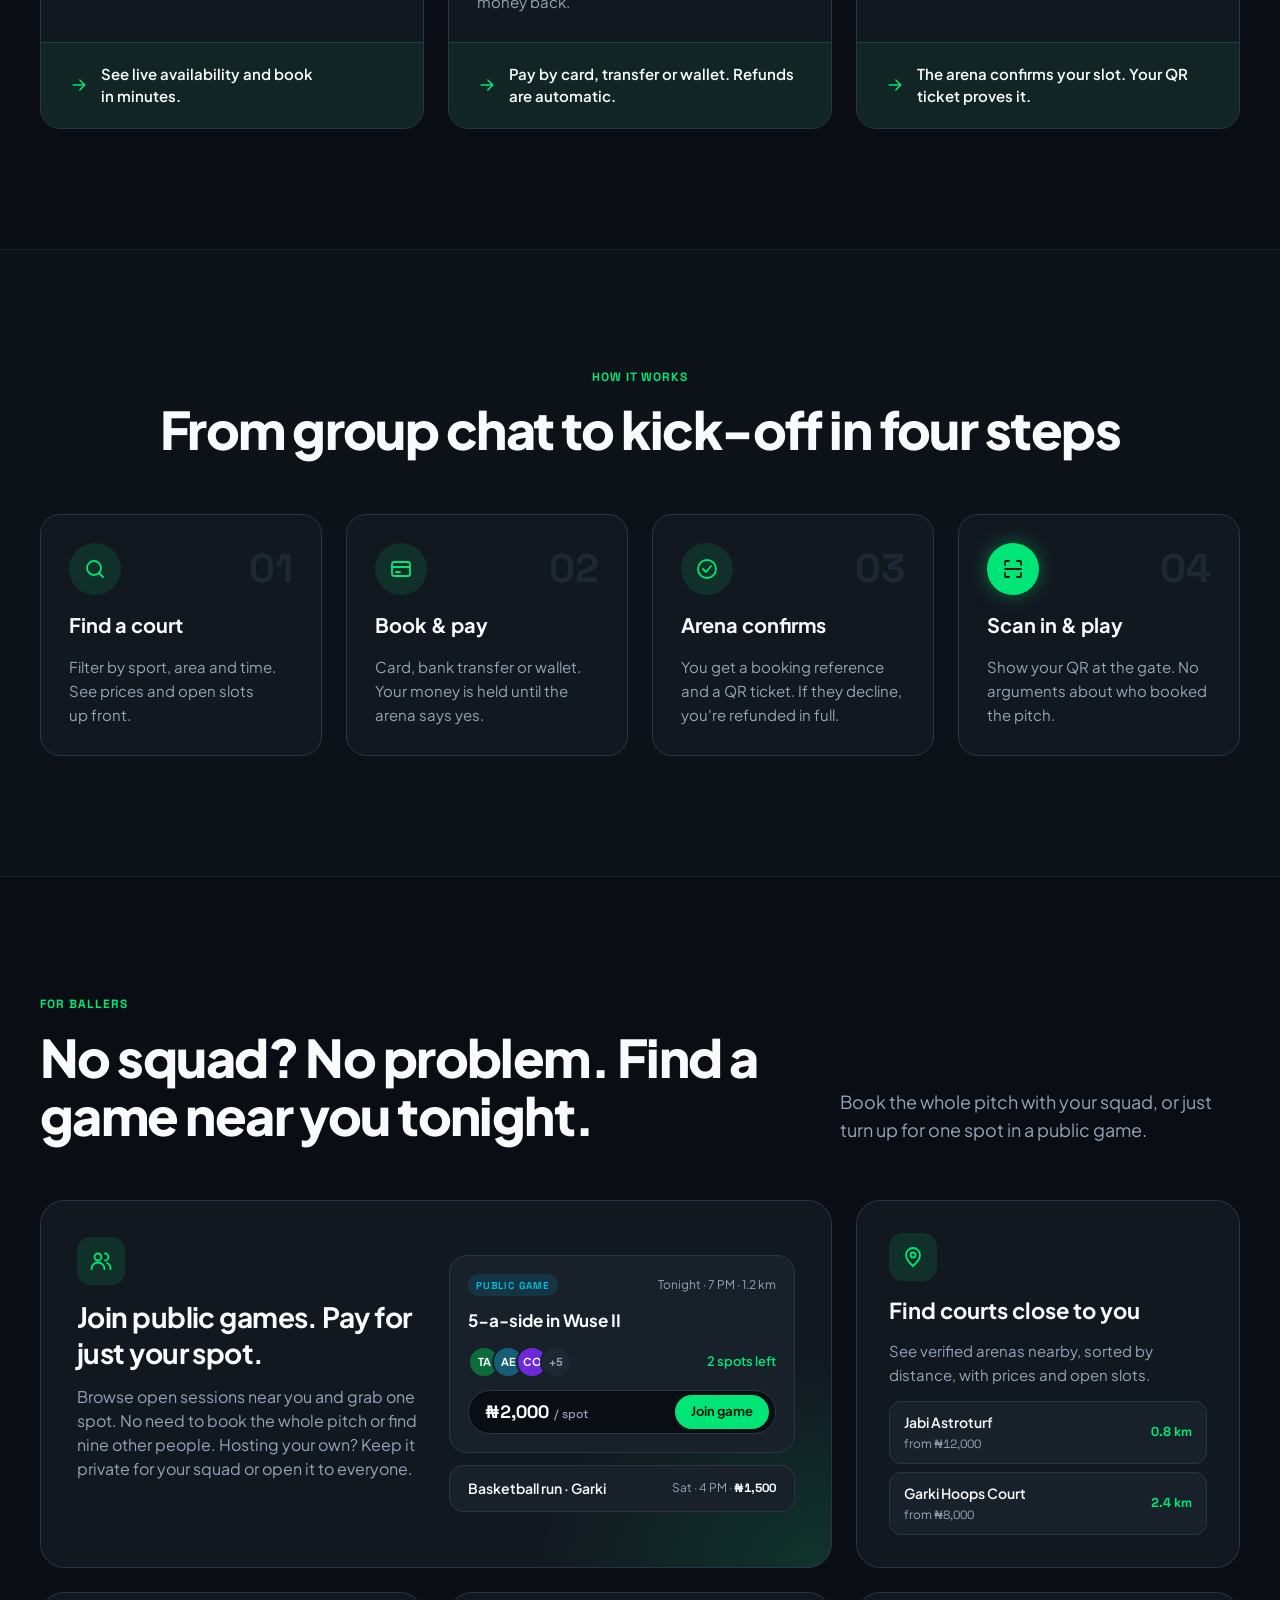
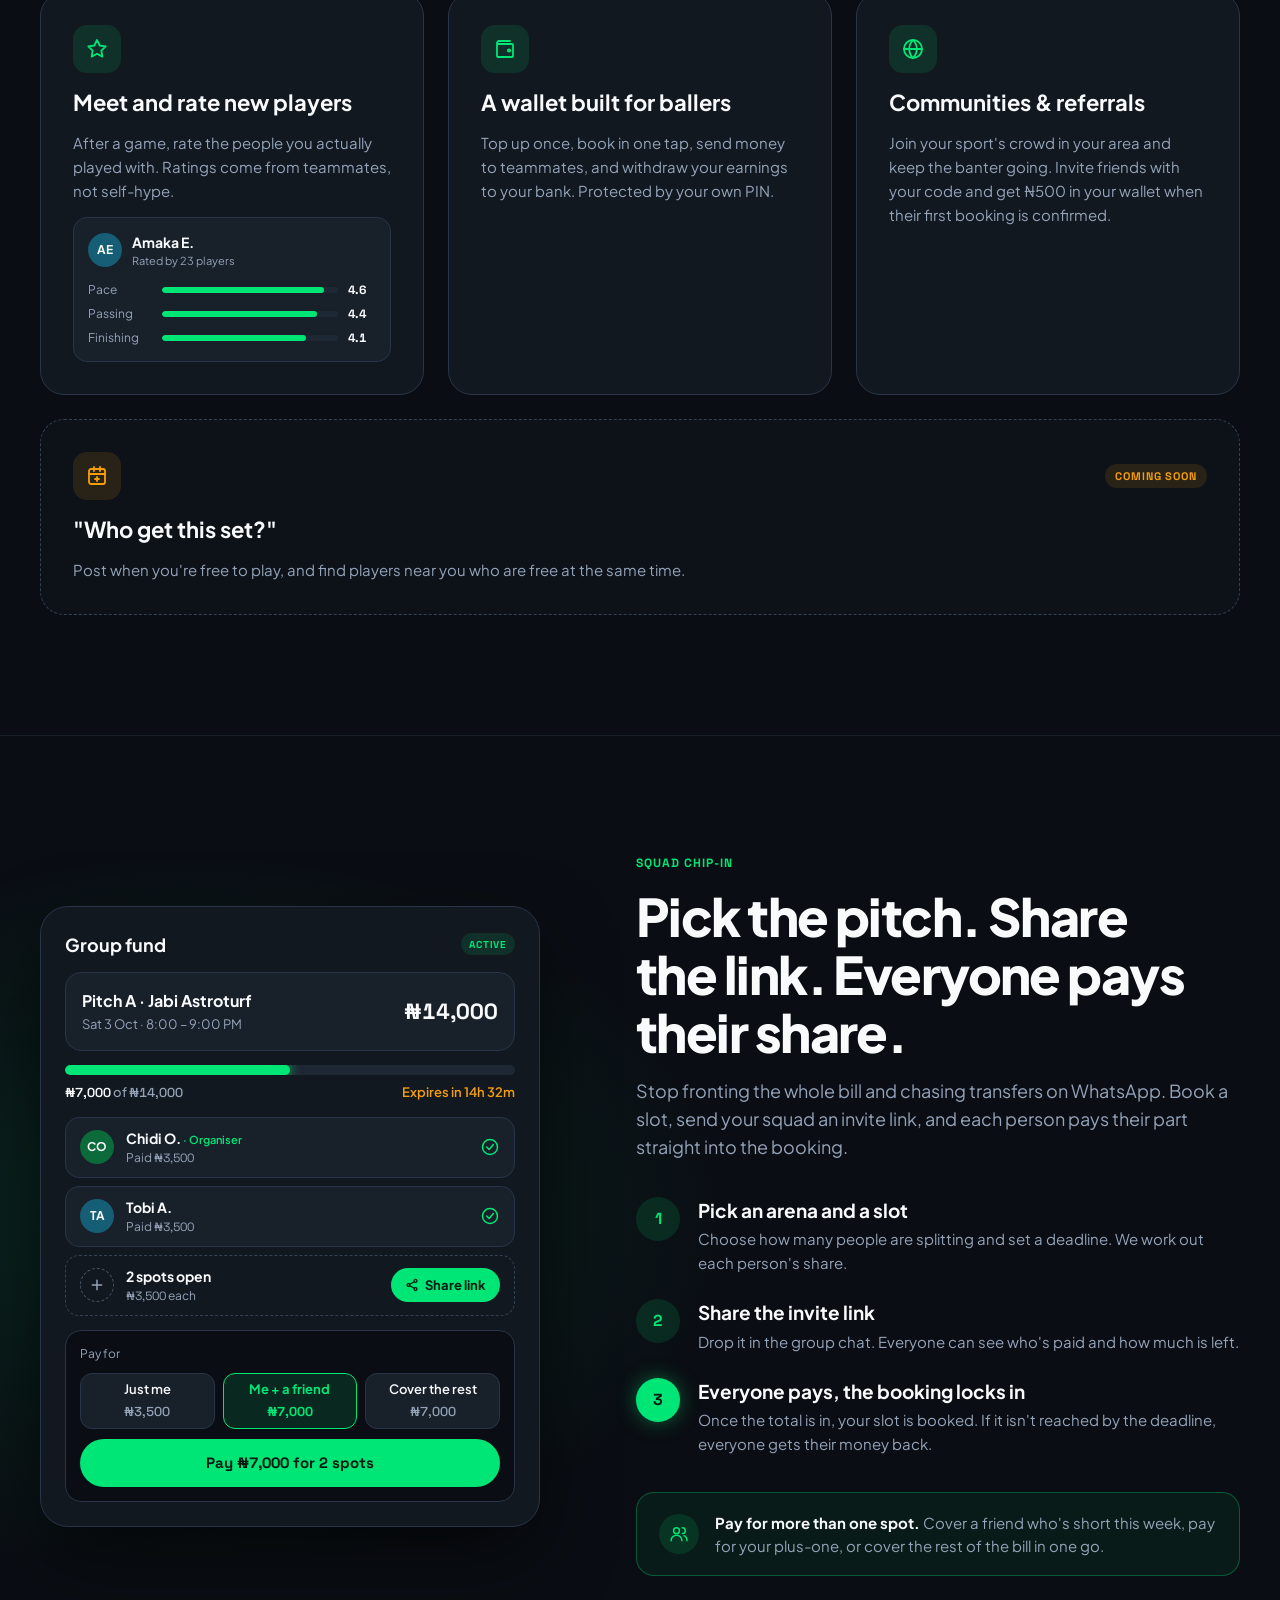
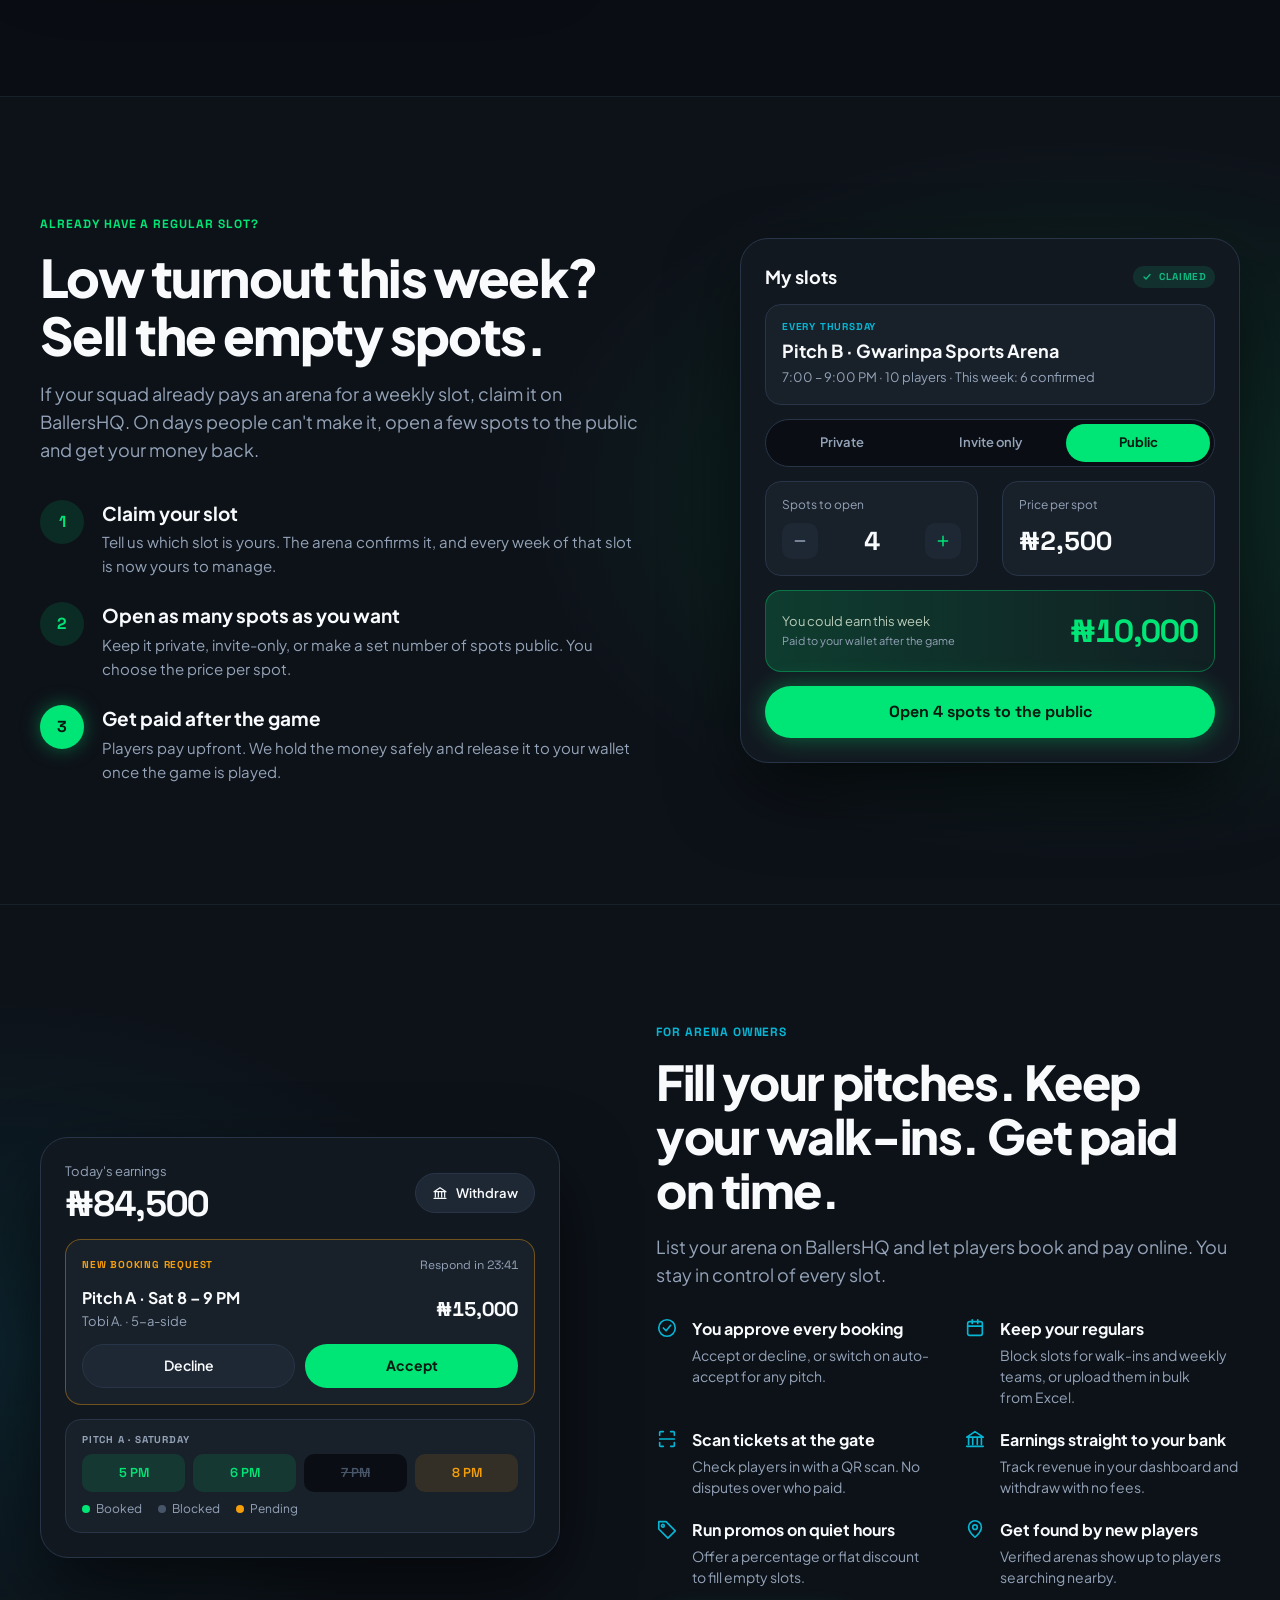
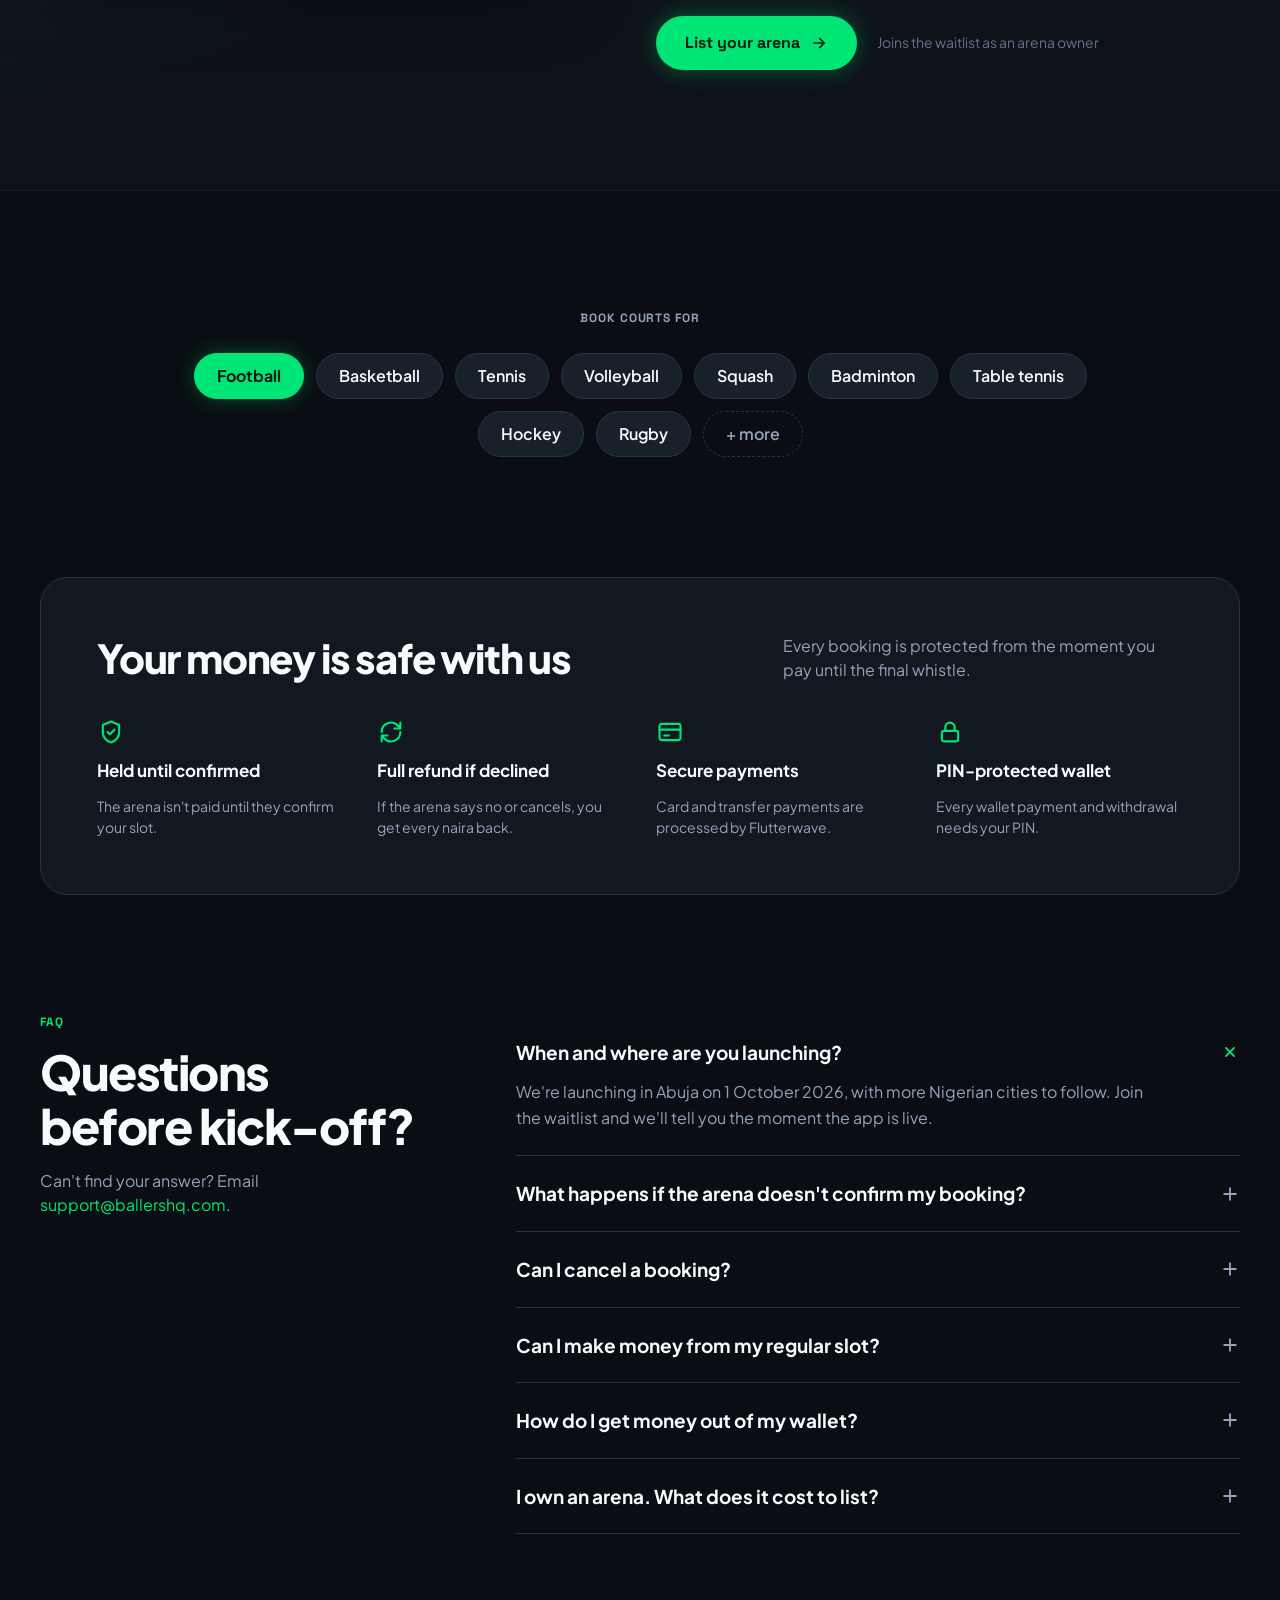
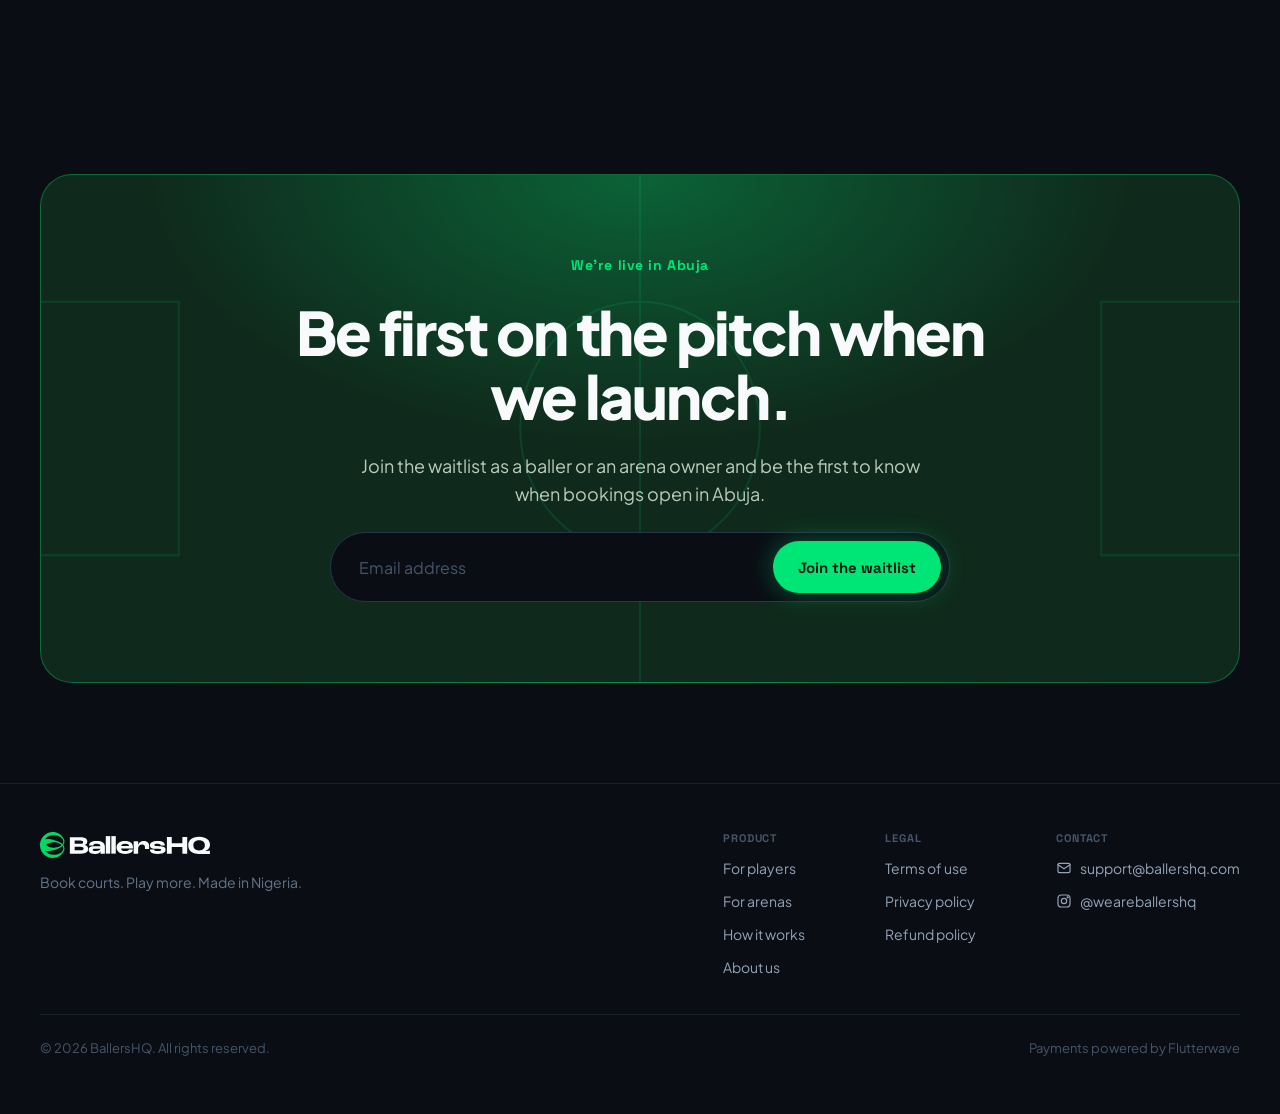
==== commit 75f1ddb4: "feat(pages): rebuild privacy, terms, refund policy and about pages in the new design - New shared la" ====
--- a/index.html
+++ b/index.html
@@ -19,7 +19,6 @@
   <meta property="og:image:height" content="630">
   <meta property="og:locale" content="en_NG">
   <meta name="twitter:card" content="summary_large_image">
-  <meta name="twitter:site" content="@ballershq">
   <meta name="twitter:title" content="BallersHQ — Book courts, join games, split the bill in Abuja">
   <meta name="twitter:description" content="Find courts near you, join public games for just your spot, and split the bill with your squad.">
   <meta name="twitter:image" content="https://ballershq.com/assets/img/og-image.png">
@@ -39,7 +38,7 @@
     "logo": "https://ballershq.com/assets/img/logo.svg",
     "email": "support@ballershq.com",
     "areaServed": "Abuja, Nigeria",
-    "sameAs": ["https://www.instagram.com/ballershq"]
+    "sameAs": ["https://www.instagram.com/weareballershq"]
   }
   </script>
 </head>
@@ -619,16 +618,16 @@
       <div class="footer__cols">
         <nav class="footer__col footer__col--product" aria-label="Product">
           <span class="caps">Product</span>
-          <a href="#players">For players</a><a href="#arenas">For arenas</a><a href="#how-it-works">How it works</a><a href="#faq">FAQ</a>
+          <a href="#players">For players</a><a href="#arenas">For arenas</a><a href="#how-it-works">How it works</a><a href="about-us.html">About us</a>
         </nav>
         <nav class="footer__col" aria-label="Legal">
           <span class="caps">Legal</span>
-          <a href="terms-and-conditions.html">Terms of use</a><a href="privacy.html">Privacy policy</a><a href="#faq">Refund policy</a>
+          <a href="terms-and-conditions.html">Terms of use</a><a href="privacy.html">Privacy policy</a><a href="refund-policy.html">Refund policy</a>
         </nav>
         <div class="footer__col">
           <span class="caps">Contact</span>
           <a href="mailto:support@ballershq.com"><svg class="ic" width="16" height="16" aria-hidden="true"><use href="#i-mail"/></svg>support@ballershq.com</a>
-          <a href="https://www.instagram.com/ballershq" rel="noopener"><svg class="ic" width="16" height="16" aria-hidden="true"><use href="#i-insta"/></svg>@ballershq</a>
+          <a href="https://www.instagram.com/weareballershq" rel="noopener"><svg class="ic" width="16" height="16" aria-hidden="true"><use href="#i-insta"/></svg>@weareballershq</a>
           <!-- WhatsApp support number: add here when available -->
         </div>
       </div>
